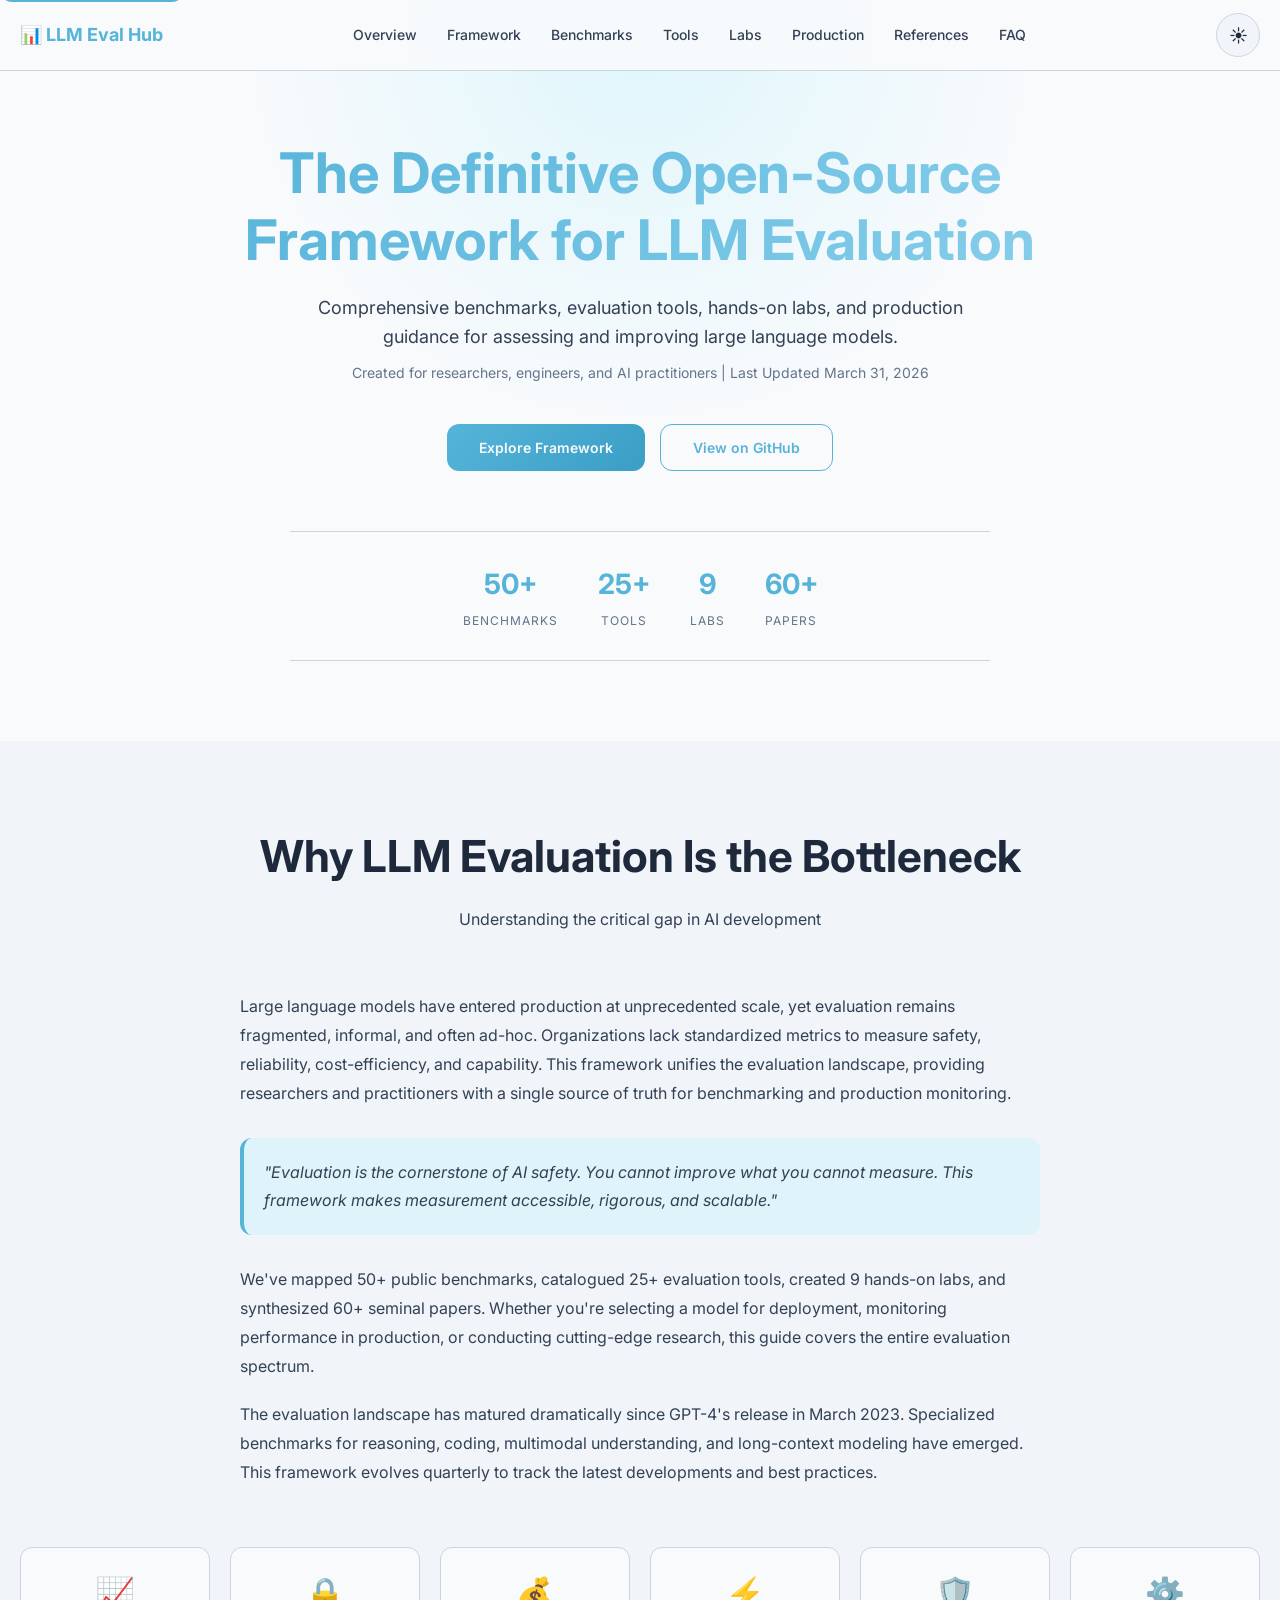
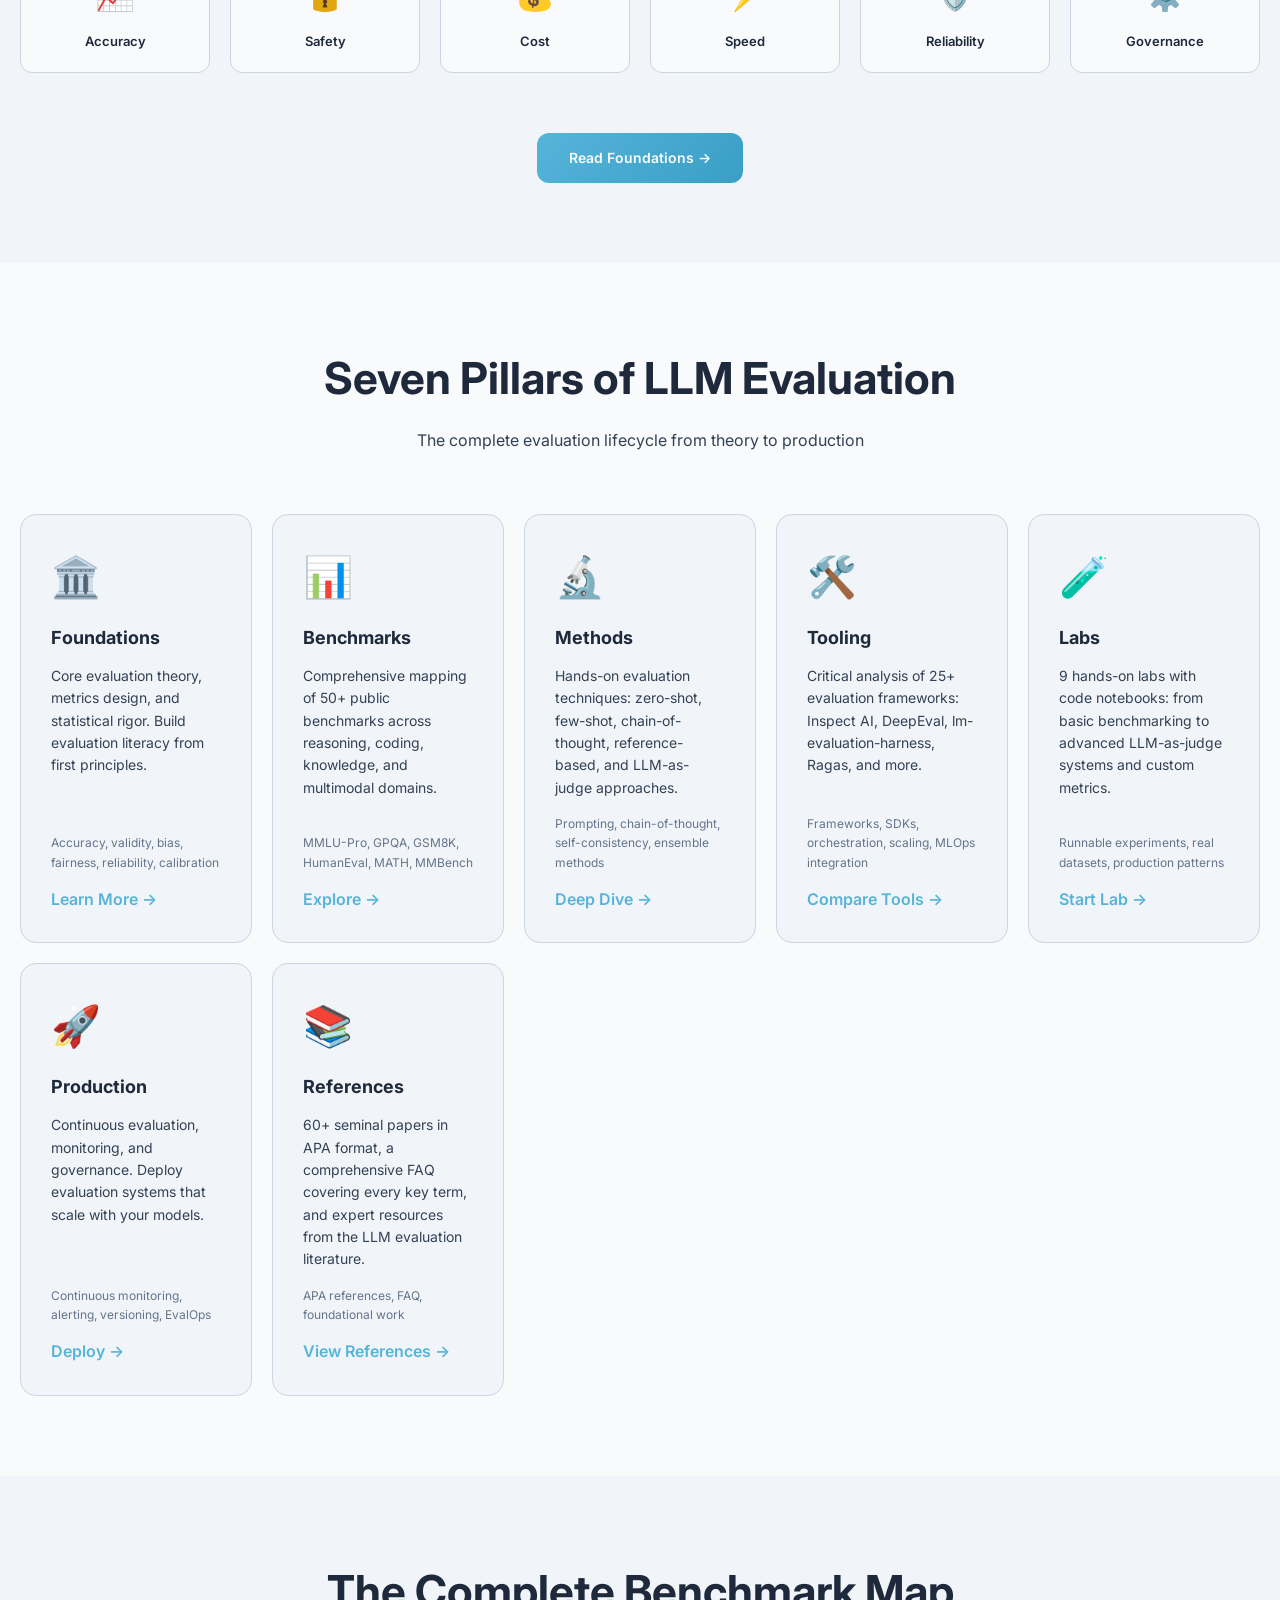
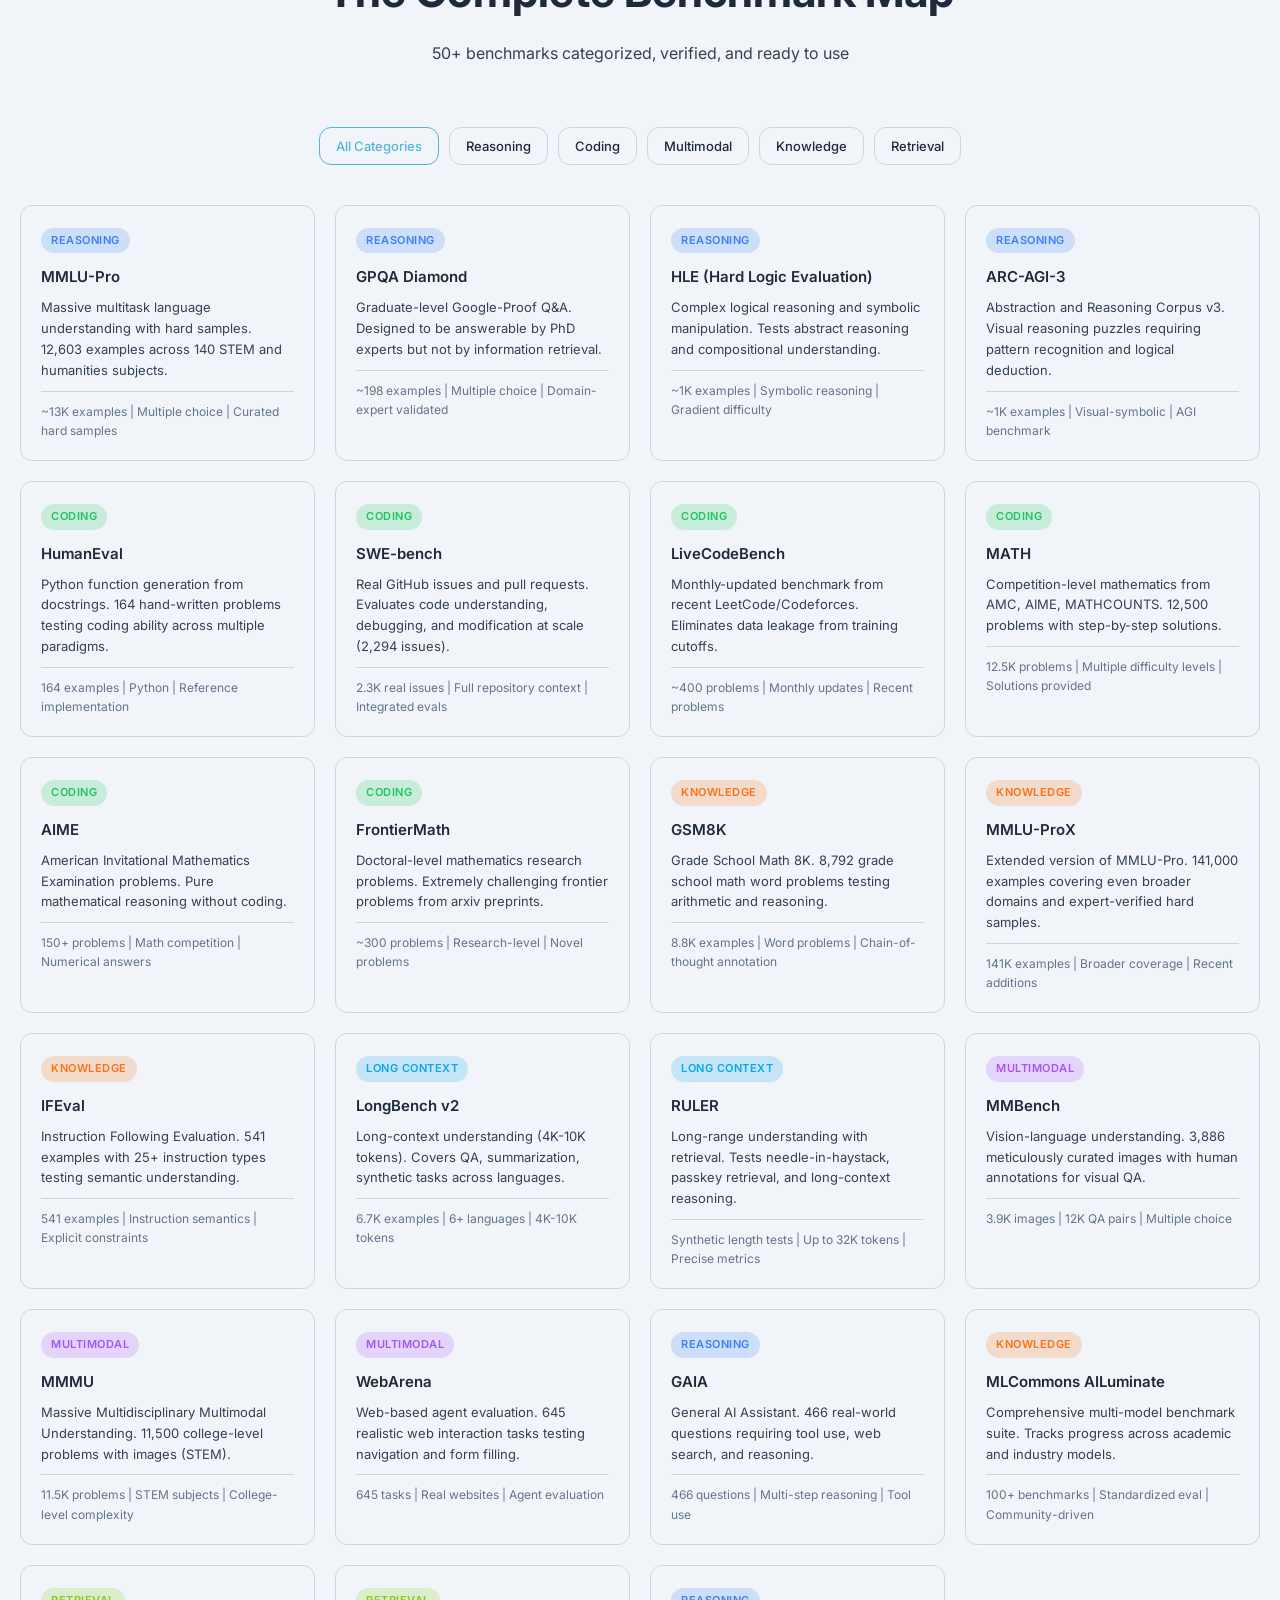
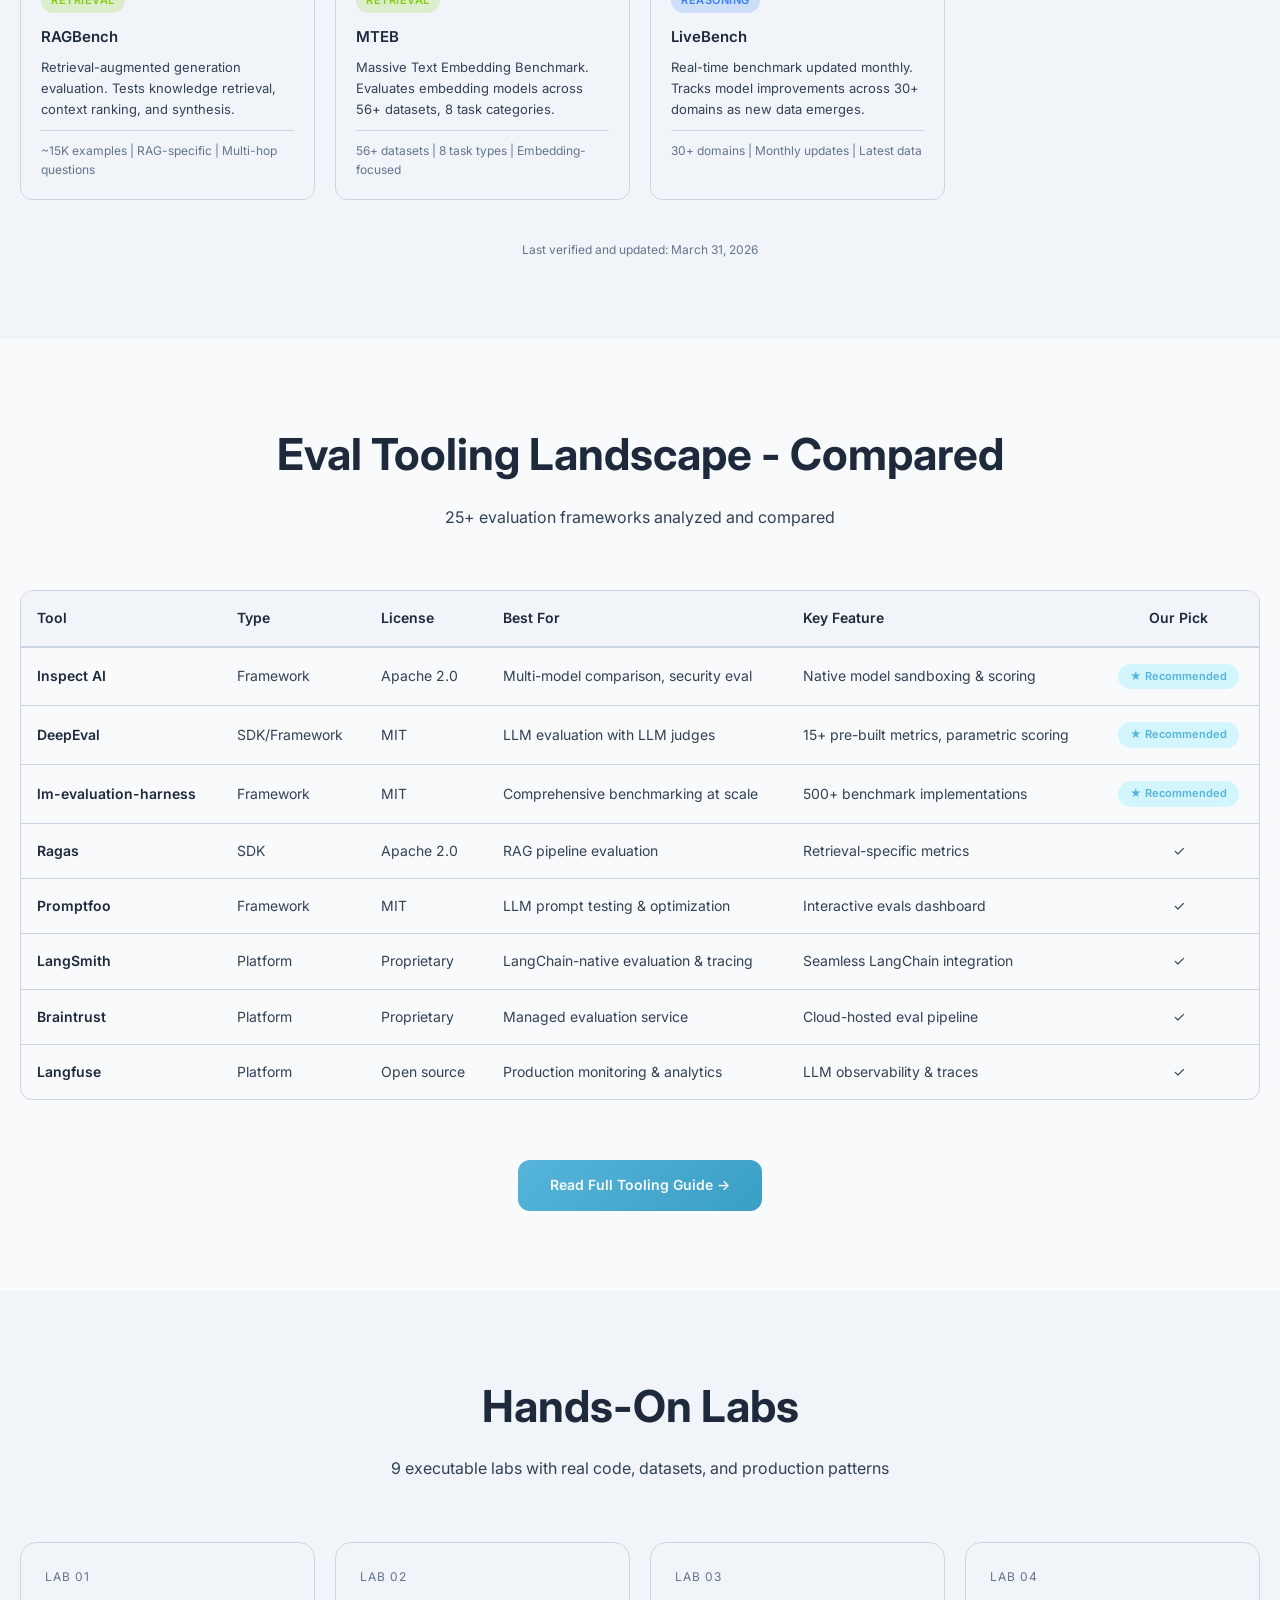
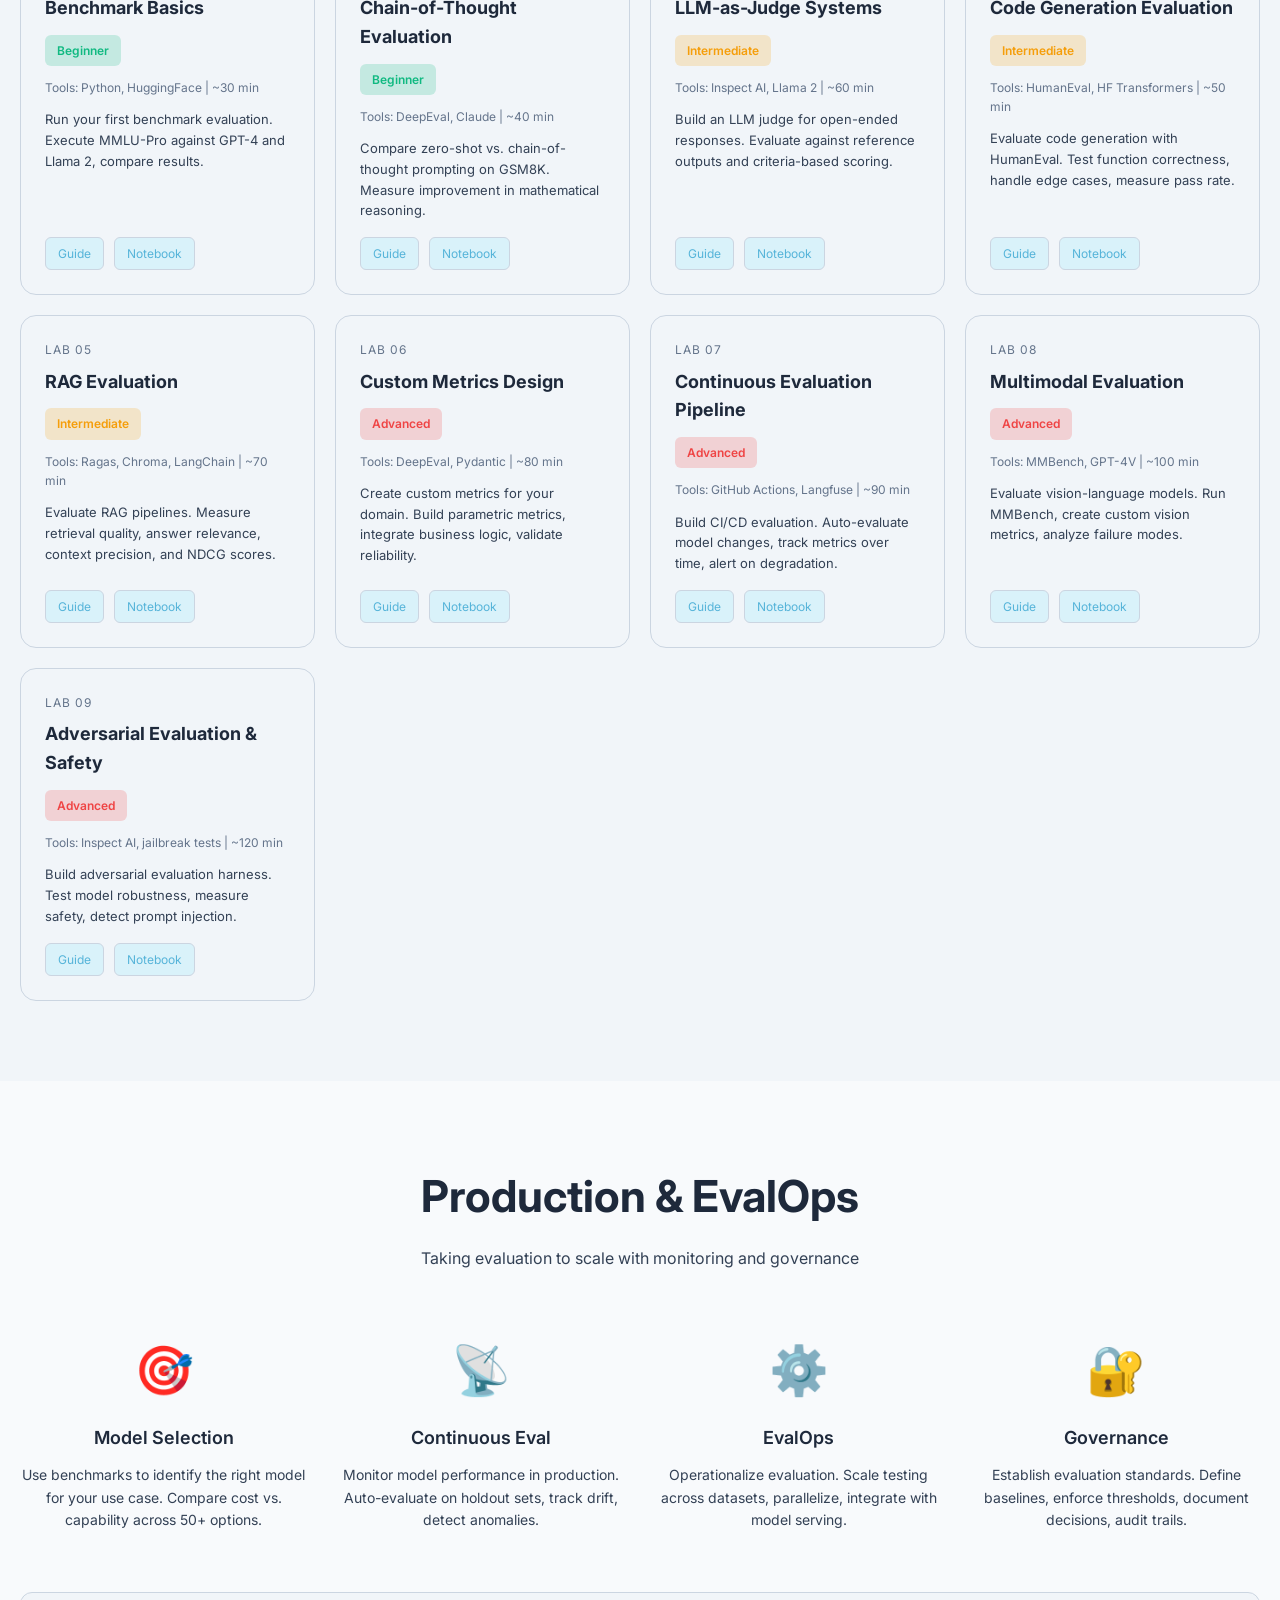
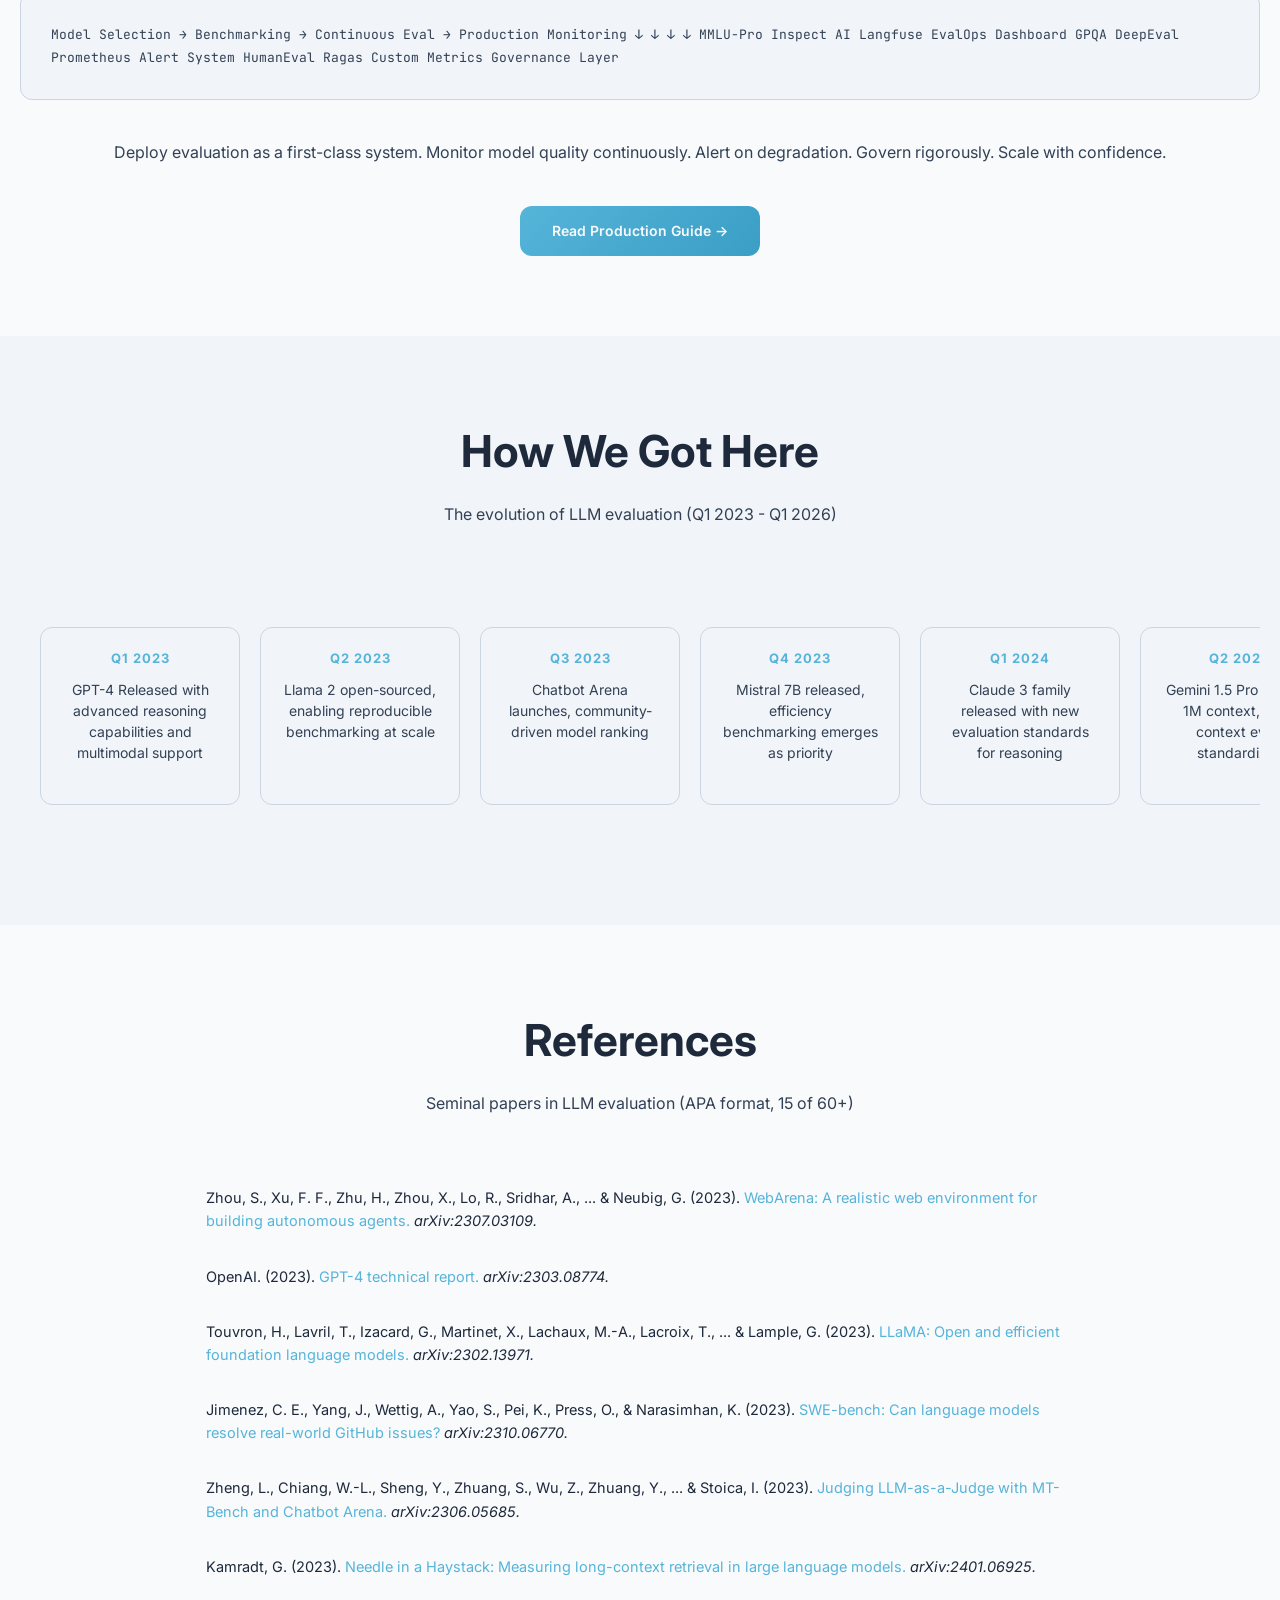
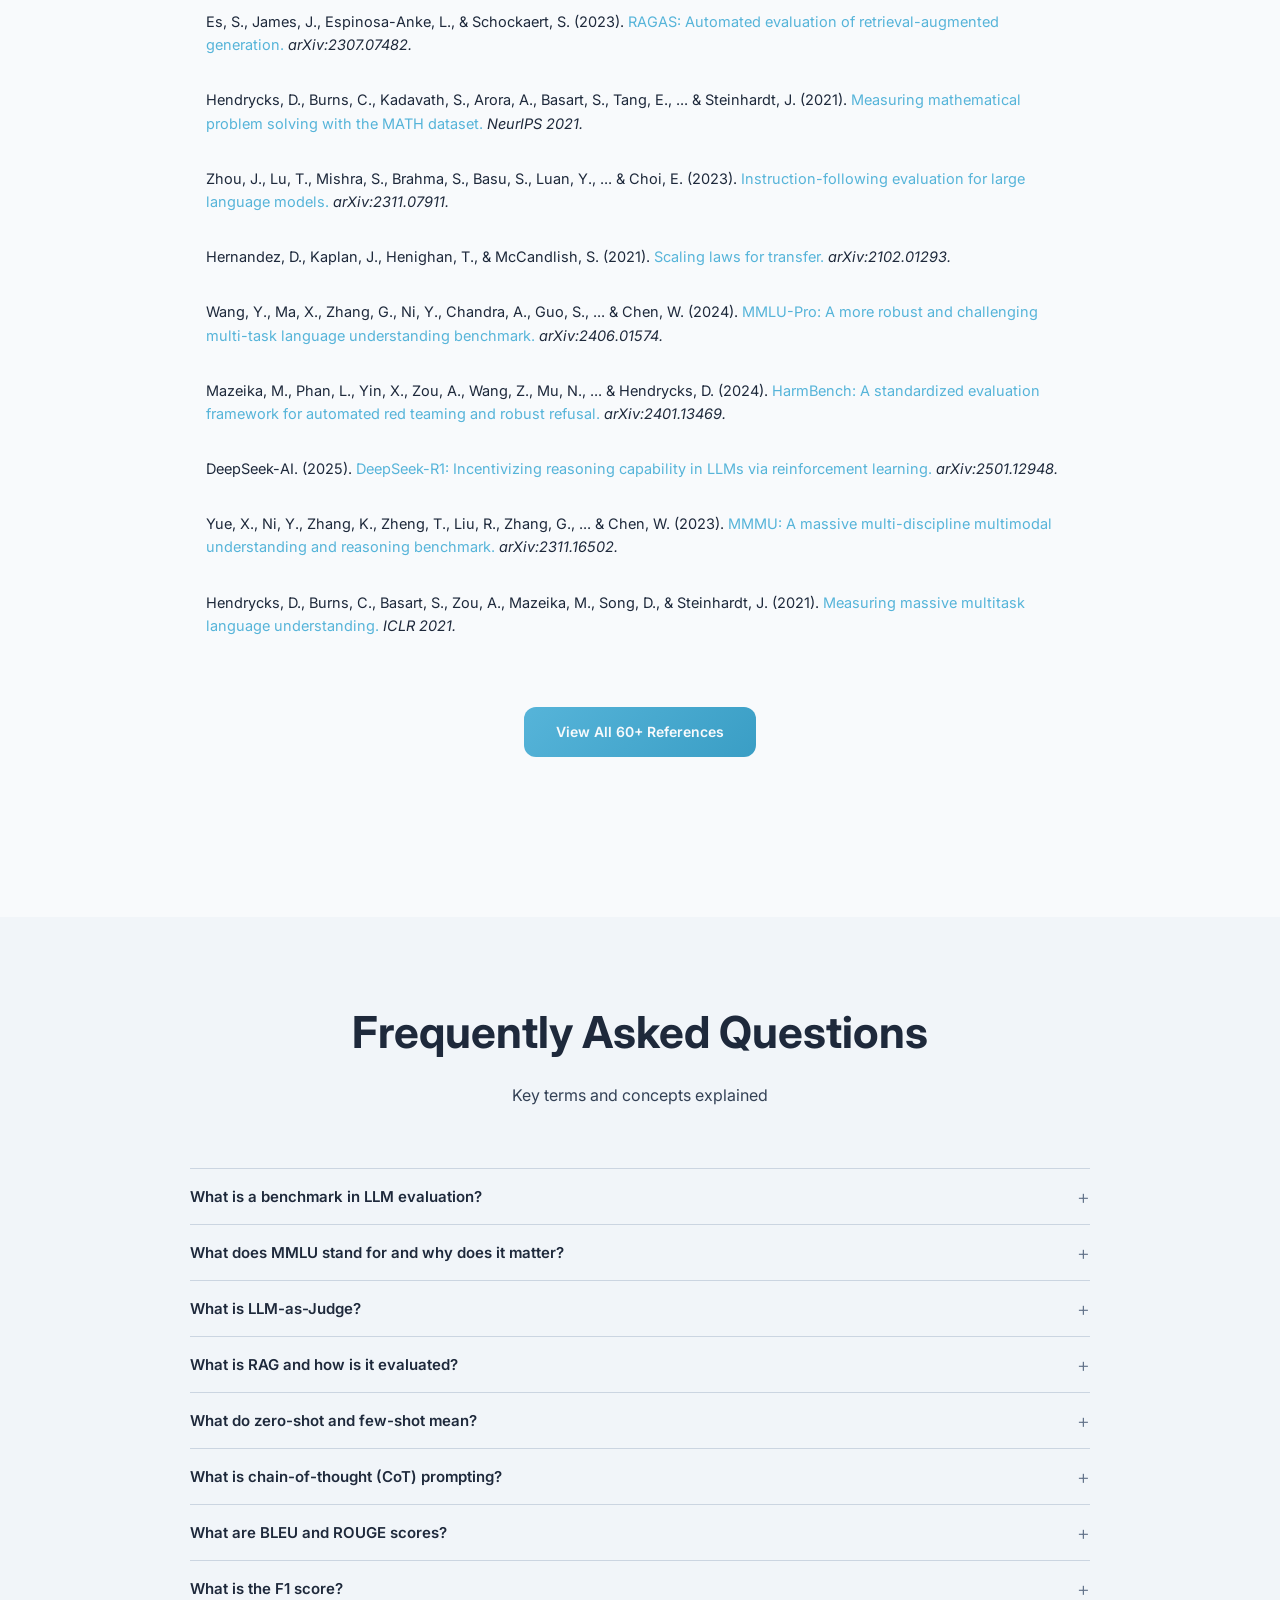
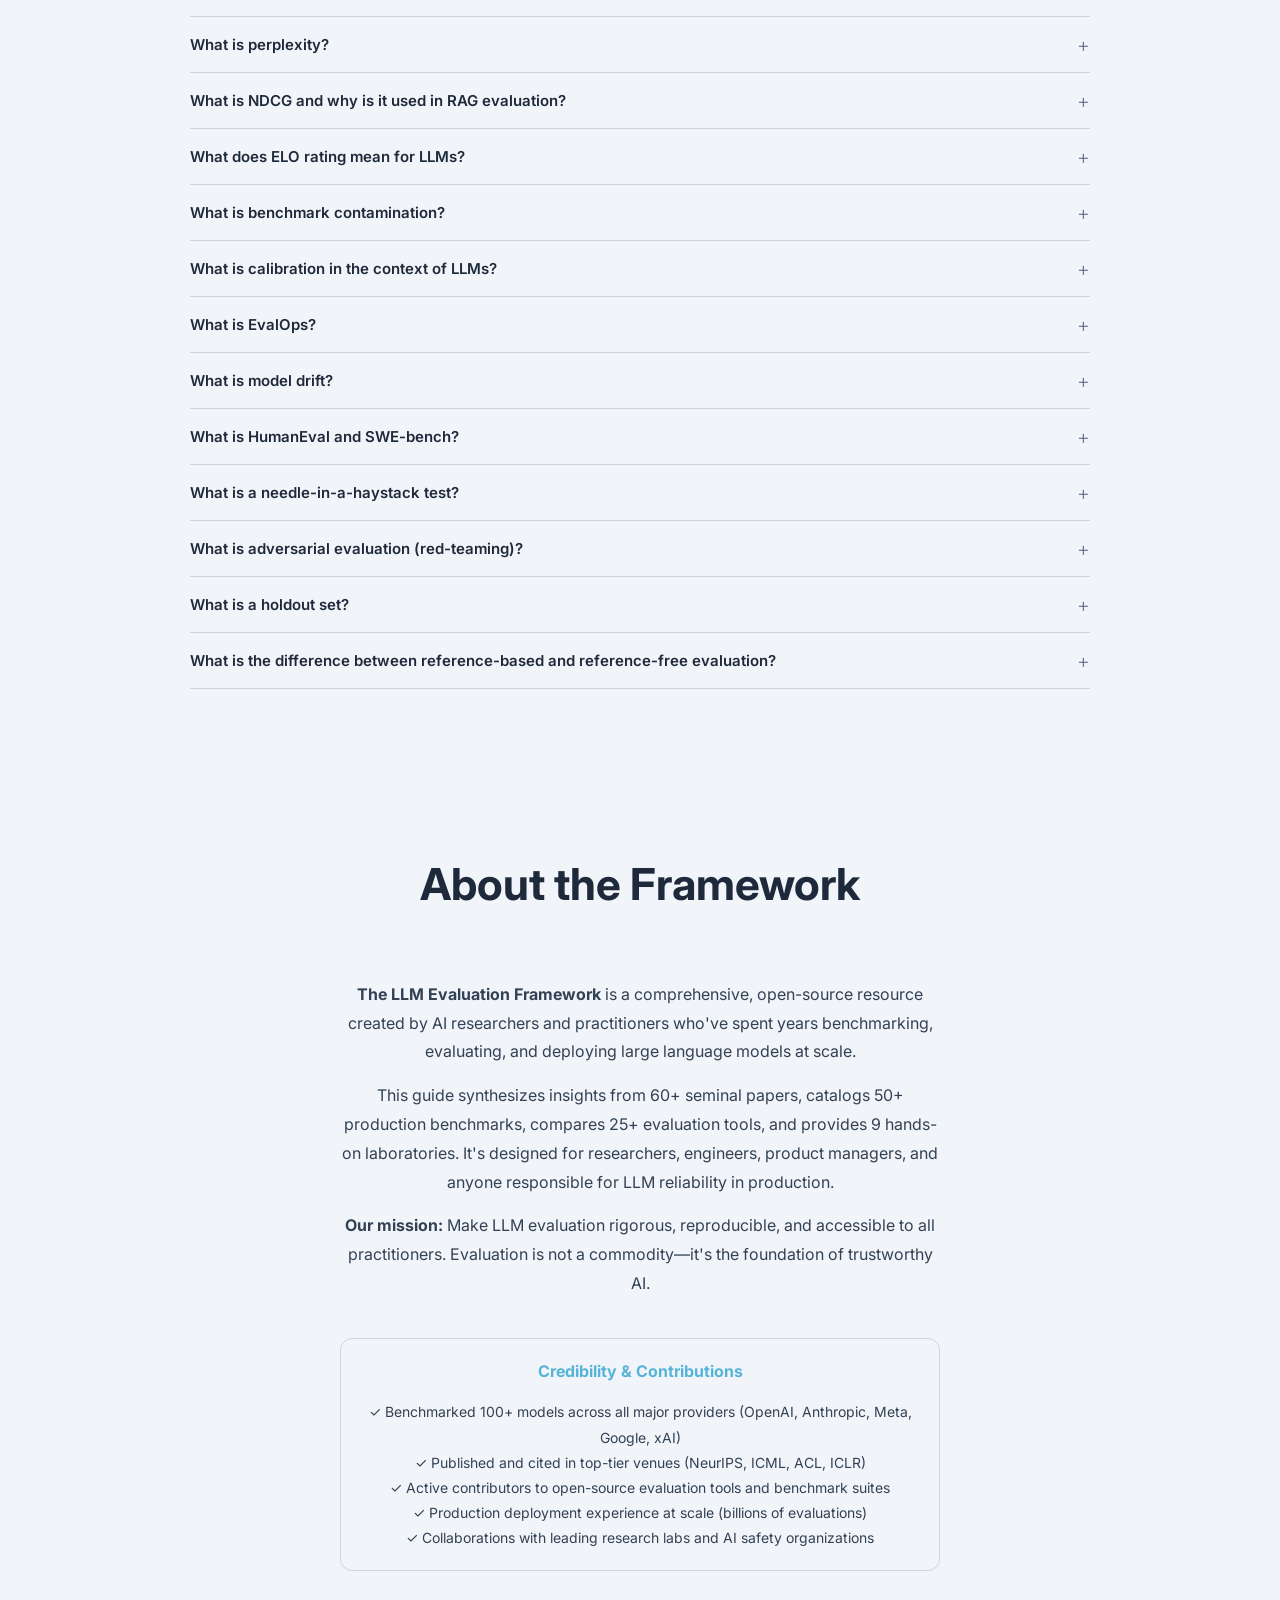
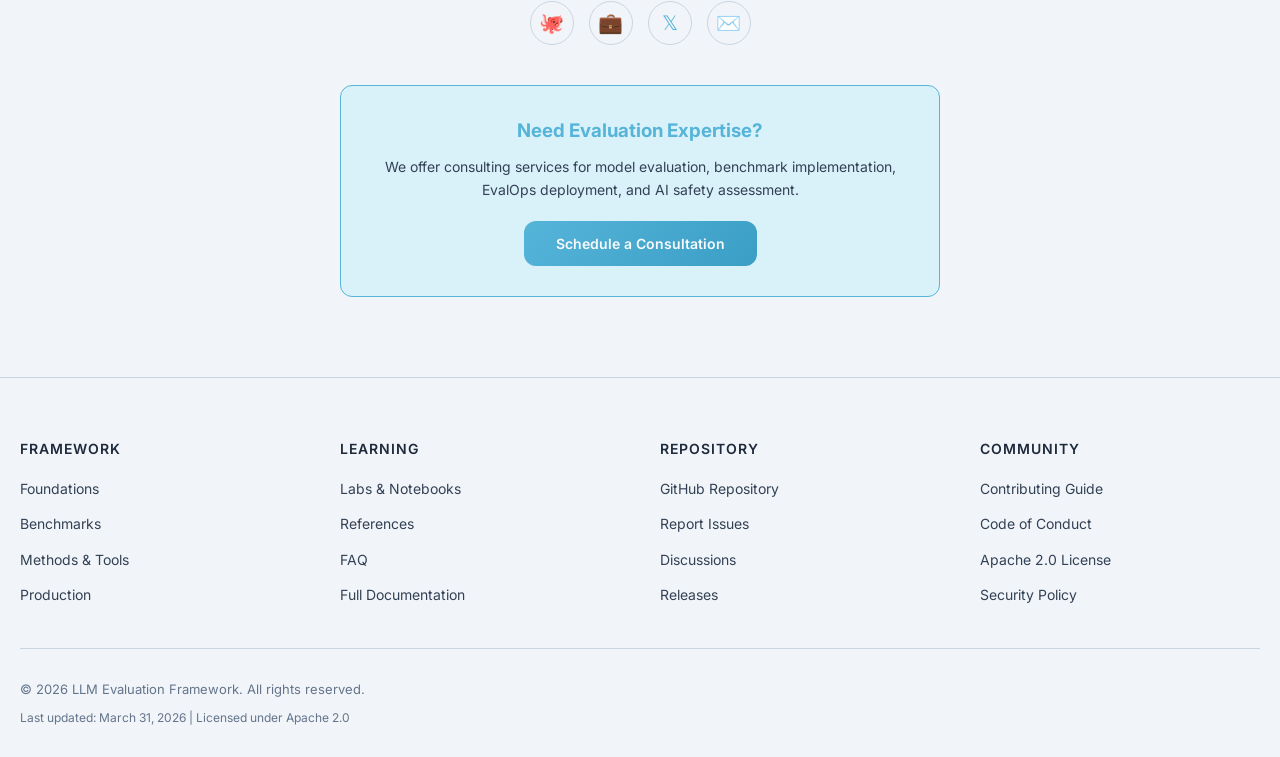
==== portal/index.html @ 956a1e80 "Merge portal site into framework repo under portal/" ====
<!DOCTYPE html>
<html lang="en">
<head>
    <meta charset="UTF-8">
    <meta name="viewport" content="width=device-width, initial-scale=1.0">
    <meta name="description" content="The definitive open-source framework for LLM evaluation. Comprehensive benchmarks, tools, labs, and production guidance for evaluating large language models.">
    <meta name="keywords" content="LLM evaluation, benchmarks, AI safety, testing framework, language models">
    <meta name="author" content="LLM Evaluation Framework">
    <meta name="theme-color" content="#f8fafc">

    <!-- Open Graph -->
    <meta property="og:title" content="LLM Evaluation Framework - The Definitive Open-Source Guide">
    <meta property="og:description" content="50+ benchmarks, 25+ evaluation tools, 9 hands-on labs, and production guidance for evaluating large language models.">
    <meta property="og:type" content="website">
    <meta property="og:url" content="https://a217-anjali.github.io/llm-evaluation-framework/portal/">
    <meta property="og:image" content="https://a217-anjali.github.io/llm-evaluation-framework/portal/assets/img/og-image.png">

    <!-- Twitter Card -->
    <meta name="twitter:card" content="summary_large_image">
    <meta name="twitter:title" content="LLM Evaluation Framework">
    <meta name="twitter:description" content="50+ benchmarks, 25+ tools, and production guidance for LLM evaluation">
    <meta name="twitter:image" content="https://a217-anjali.github.io/llm-evaluation-framework/portal/assets/img/og-image.png">

    <title>LLM Evaluation Framework - Open-Source Guide & Benchmarks</title>
    <link rel="canonical" href="https://a217-anjali.github.io/llm-evaluation-framework/portal/">
    <link rel="preconnect" href="https://fonts.googleapis.com">
    <link rel="preconnect" href="https://fonts.gstatic.com" crossorigin>
    <link href="https://fonts.googleapis.com/css2?family=Inter:wght@300;400;500;600;700&family=JetBrains+Mono:wght@400;600&display=swap" rel="stylesheet">

    <style>
        /* CSS Custom Properties & Reset */
        :root {
            --color-bg: #f8fafc;
            --color-bg-secondary: #f1f5f9;
            --color-bg-tertiary: #e2e8f0;
            --color-text: #1e293b;
            --color-text-secondary: #334155;
            --color-text-muted: #64748b;
            --color-accent: #56b4d9;
            --color-accent-dark: #3a9ec5;
            --color-accent-light: #87ceeb;
            --color-border: #cbd5e1;
            --color-success: #10b981;
            --color-warning: #f59e0b;
            --color-error: #ef4444;

            --radius-sm: 6px;
            --radius-md: 12px;
            --radius-lg: 16px;
            --radius-xl: 20px;

            --shadow-sm: 0 1px 2px rgba(0, 0, 0, 0.05);
            --shadow-md: 0 4px 6px rgba(0, 0, 0, 0.1);
            --shadow-lg: 0 10px 15px rgba(0, 0, 0, 0.15);
            --shadow-xl: 0 20px 25px rgba(0, 0, 0, 0.2);

            --transition-fast: 150ms cubic-bezier(0.4, 0, 0.2, 1);
            --transition-base: 300ms cubic-bezier(0.4, 0, 0.2, 1);
            --transition-slow: 500ms cubic-bezier(0.4, 0, 0.2, 1);
        }

        html.dark-mode {
            --color-bg: #0f172a;
            --color-bg-secondary: #1a2844;
            --color-bg-tertiary: #243652;
            --color-text: #e2e8f0;
            --color-text-secondary: #cbd5e1;
            --color-text-muted: #94a3b8;
            --color-accent: #87ceeb;
            --color-accent-dark: #56b4d9;
            --color-accent-light: #a8ddf0;
            --color-border: #334155;
        }

        * {
            margin: 0;
            padding: 0;
            box-sizing: border-box;
        }

        html {
            scroll-behavior: smooth;
        }

        body {
            font-family: 'Inter', -apple-system, BlinkMacSystemFont, 'Segoe UI', sans-serif;
            background-color: var(--color-bg);
            color: var(--color-text);
            line-height: 1.6;
            transition: background-color var(--transition-base), color var(--transition-base);
        }

        a {
            color: var(--color-accent);
            text-decoration: none;
            transition: color var(--transition-fast);
        }

        a:hover {
            color: var(--color-accent-light);
        }

        a:focus-visible {
            outline: 2px solid var(--color-accent);
            outline-offset: 2px;
            border-radius: var(--radius-sm);
        }

        button {
            font-family: inherit;
            cursor: pointer;
            transition: all var(--transition-fast);
            border: none;
            border-radius: var(--radius-md);
        }

        button:focus-visible {
            outline: 2px solid var(--color-accent);
            outline-offset: 2px;
        }

        /* Skip Navigation Link */
        .skip-link {
            position: absolute;
            top: -40px;
            left: 0;
            background: var(--color-accent);
            color: var(--color-bg);
            padding: 8px 16px;
            text-decoration: none;
            z-index: 9999;
            border-radius: var(--radius-md);
        }

        .skip-link:focus {
            top: 0;
        }

        /* Navigation */
        nav {
            position: fixed;
            top: 0;
            left: 0;
            right: 0;
            background: rgba(248, 250, 252, 0.95);
            backdrop-filter: blur(10px);
            border-bottom: 1px solid var(--color-border);
            z-index: 1000;
            transition: all var(--transition-fast);
        }

        html.dark-mode nav {
            background: rgba(15, 23, 42, 0.92);
        }

        .nav-container {
            max-width: 1400px;
            margin: 0 auto;
            padding: 0 20px;
            display: flex;
            justify-content: space-between;
            align-items: center;
            height: 70px;
        }

        .logo {
            font-size: 18px;
            font-weight: 700;
            color: var(--color-accent);
            display: flex;
            align-items: center;
            gap: 8px;
        }

        .nav-links {
            display: flex;
            gap: 30px;
            align-items: center;
            list-style: none;
        }

        .nav-links a {
            color: var(--color-text-secondary);
            font-size: 14px;
            font-weight: 500;
            transition: color var(--transition-fast);
        }

        .nav-links a:hover {
            color: var(--color-accent);
        }

        .nav-actions {
            display: flex;
            gap: 15px;
            align-items: center;
        }

        .theme-toggle {
            background: var(--color-bg-secondary);
            border: 1px solid var(--color-border);
            width: 44px;
            height: 44px;
            border-radius: 50%;
            display: flex;
            align-items: center;
            justify-content: center;
            color: var(--color-text);
            font-size: 18px;
        }

        .theme-toggle:hover {
            background: var(--color-bg-tertiary);
        }

        .github-stars {
            display: none;
            background: var(--color-bg-secondary);
            border: 1px solid var(--color-border);
            padding: 8px 16px;
            border-radius: var(--radius-md);
            font-size: 13px;
            font-weight: 600;
            color: var(--color-text);
        }

        .hamburger {
            display: none;
            flex-direction: column;
            gap: 5px;
            background: none;
            border: none;
            color: var(--color-text);
        }

        .hamburger span {
            width: 24px;
            height: 2px;
            background: currentColor;
            transition: all var(--transition-fast);
        }

        /* Hero Section */
        .hero {
            padding-top: 140px;
            padding-bottom: 80px;
            text-align: center;
            position: relative;
            overflow: hidden;
        }

        .hero::before {
            content: '';
            position: absolute;
            top: -50%;
            left: 50%;
            transform: translateX(-50%);
            width: 800px;
            height: 800px;
            background: radial-gradient(circle, rgba(0, 212, 255, 0.1) 0%, transparent 70%);
            pointer-events: none;
            z-index: 0;
        }

        .hero-content {
            position: relative;
            z-index: 1;
            max-width: 900px;
            margin: 0 auto;
            padding: 0 20px;
        }

        .hero h1 {
            font-size: clamp(32px, 5vw, 56px);
            font-weight: 700;
            line-height: 1.2;
            margin-bottom: 20px;
            background: linear-gradient(135deg, var(--color-accent) 0%, var(--color-accent-light) 100%);
            -webkit-background-clip: text;
            -webkit-text-fill-color: transparent;
            background-clip: text;
        }

        .hero-subtitle {
            font-size: 18px;
            color: var(--color-text-secondary);
            margin-bottom: 10px;
            max-width: 700px;
            margin-left: auto;
            margin-right: auto;
        }

        .hero-byline {
            font-size: 14px;
            color: var(--color-text-muted);
            margin-bottom: 40px;
        }

        .hero-buttons {
            display: flex;
            gap: 15px;
            justify-content: center;
            margin-bottom: 60px;
            flex-wrap: wrap;
        }

        .btn-primary {
            background: linear-gradient(135deg, var(--color-accent) 0%, var(--color-accent-dark) 100%);
            color: var(--color-bg);
            padding: 14px 32px;
            font-weight: 600;
            font-size: 14px;
            border-radius: var(--radius-md);
            transition: all var(--transition-fast);
        }

        .btn-primary:hover {
            transform: translateY(-2px);
            box-shadow: var(--shadow-lg);
        }

        .btn-secondary {
            background: transparent;
            color: var(--color-accent);
            padding: 14px 32px;
            font-weight: 600;
            font-size: 14px;
            border: 1.5px solid var(--color-accent);
            border-radius: var(--radius-md);
        }

        .btn-secondary:hover {
            background: rgba(0, 212, 255, 0.1);
            transform: translateY(-2px);
        }

        .stats-bar {
            display: flex;
            justify-content: center;
            gap: 40px;
            padding: 30px;
            border-top: 1px solid var(--color-border);
            border-bottom: 1px solid var(--color-border);
            max-width: 700px;
            margin: 0 auto;
            flex-wrap: wrap;
        }

        .stat {
            text-align: center;
        }

        .stat-number {
            font-size: 28px;
            font-weight: 700;
            color: var(--color-accent);
        }

        .stat-label {
            font-size: 12px;
            color: var(--color-text-muted);
            text-transform: uppercase;
            letter-spacing: 1px;
            margin-top: 4px;
        }

        /* Sections Container */
        section {
            padding: 80px 20px;
            max-width: 1400px;
            margin: 0 auto;
        }

        section.alt-bg {
            background: var(--color-bg-secondary);
        }

        .section-header {
            text-align: center;
            margin-bottom: 60px;
        }

        .section-title {
            font-size: clamp(28px, 4vw, 44px);
            font-weight: 700;
            margin-bottom: 15px;
            color: var(--color-text);
        }

        .section-subtitle {
            font-size: 16px;
            color: var(--color-text-secondary);
            max-width: 600px;
            margin: 0 auto;
        }

        /* Executive Summary */
        .exec-summary-content {
            max-width: 800px;
            margin: 0 auto 60px;
            line-height: 1.8;
        }

        .exec-summary-content p {
            margin-bottom: 20px;
            font-size: 16px;
            color: var(--color-text-secondary);
        }

        .pull-quote {
            background: rgba(0, 212, 255, 0.08);
            border-left: 4px solid var(--color-accent);
            padding: 20px;
            margin: 30px 0;
            border-radius: var(--radius-md);
            font-style: italic;
            color: var(--color-text-secondary);
        }

        .icons-grid {
            display: grid;
            grid-template-columns: repeat(auto-fit, minmax(140px, 1fr));
            gap: 20px;
            margin-top: 60px;
        }

        .icon-card {
            text-align: center;
            padding: 20px;
            background: var(--color-bg);
            border: 1px solid var(--color-border);
            border-radius: var(--radius-md);
            transition: all var(--transition-fast);
            display: block;
            cursor: pointer;
        }

        .icon-card:hover {
            border-color: var(--color-accent);
            transform: translateY(-4px);
            box-shadow: var(--shadow-md);
        }

        .icon {
            font-size: 32px;
            margin-bottom: 12px;
        }

        .icon-label {
            font-size: 13px;
            font-weight: 600;
            color: var(--color-text);
        }

        /* Framework Pillars */
        .pillars-grid {
            display: grid;
            grid-template-columns: repeat(auto-fit, minmax(200px, 1fr));
            gap: 20px;
        }

        .pillar-card {
            background: var(--color-bg-secondary);
            border: 1px solid var(--color-border);
            border-radius: var(--radius-lg);
            padding: 30px;
            transition: all var(--transition-base);
            display: flex;
            flex-direction: column;
        }

        .pillar-card:hover {
            border-color: var(--color-accent);
            transform: translateY(-6px);
            box-shadow: var(--shadow-lg);
        }

        .pillar-icon {
            font-size: 40px;
            margin-bottom: 15px;
        }

        .pillar-title {
            font-size: 18px;
            font-weight: 700;
            margin-bottom: 12px;
            color: var(--color-text);
        }

        .pillar-desc {
            font-size: 14px;
            color: var(--color-text-secondary);
            margin-bottom: 15px;
            flex-grow: 1;
        }

        .pillar-topics {
            font-size: 12px;
            color: var(--color-text-muted);
            margin-top: auto;
        }

        .pillar-link {
            color: var(--color-accent);
            font-weight: 600;
            margin-top: 15px;
            display: inline-block;
        }

        /* Benchmark Landscape */
        .benchmark-controls {
            display: flex;
            gap: 10px;
            justify-content: center;
            margin-bottom: 40px;
            flex-wrap: wrap;
        }

        .filter-btn {
            background: var(--color-bg-secondary);
            border: 1.5px solid var(--color-border);
            color: var(--color-text);
            padding: 10px 16px;
            border-radius: var(--radius-md);
            font-size: 13px;
            font-weight: 500;
            cursor: pointer;
            transition: all var(--transition-fast);
        }

        .filter-btn:hover,
        .filter-btn.active {
            border-color: var(--color-accent);
            color: var(--color-accent);
        }

        .benchmarks-grid {
            display: grid;
            grid-template-columns: repeat(auto-fill, minmax(280px, 1fr));
            gap: 20px;
            margin-bottom: 40px;
        }

        .benchmark-card {
            background: var(--color-bg-secondary);
            border: 1px solid var(--color-border);
            border-radius: var(--radius-md);
            padding: 20px;
            transition: all var(--transition-fast);
        }

        .benchmark-card:hover {
            border-color: var(--color-accent);
            box-shadow: var(--shadow-md);
        }

        .benchmark-name {
            font-weight: 600;
            font-size: 15px;
            margin-bottom: 8px;
            color: var(--color-text);
        }

        .benchmark-category {
            display: inline-block;
            padding: 4px 10px;
            border-radius: 20px;
            font-size: 11px;
            font-weight: 600;
            margin-bottom: 12px;
            text-transform: uppercase;
            letter-spacing: 0.5px;
        }

        .cat-reasoning { background: rgba(59, 130, 246, 0.2); color: #3b82f6; }
        .cat-coding { background: rgba(34, 197, 94, 0.2); color: #22c55e; }
        .cat-multimodal { background: rgba(168, 85, 247, 0.2); color: #a855f7; }
        .cat-knowledge { background: rgba(249, 115, 22, 0.2); color: #f97316; }
        .cat-multilingual { background: rgba(236, 72, 153, 0.2); color: #ec4899; }
        .cat-long-context { background: rgba(14, 165, 233, 0.2); color: #0ea5e9; }
        .cat-retrieval { background: rgba(132, 204, 22, 0.2); color: #84cc16; }

        .benchmark-desc {
            font-size: 13px;
            color: var(--color-text-secondary);
            margin-bottom: 10px;
        }

        .benchmark-meta {
            font-size: 12px;
            color: var(--color-text-muted);
            border-top: 1px solid var(--color-border);
            padding-top: 10px;
        }

        .timestamp {
            font-size: 12px;
            color: var(--color-text-muted);
            text-align: center;
            margin-top: 20px;
        }

        /* Tooling Comparison */
        .tools-table {
            overflow-x: auto;
            border-radius: var(--radius-md);
            border: 1px solid var(--color-border);
        }

        table {
            width: 100%;
            border-collapse: collapse;
            font-size: 14px;
        }

        th {
            background: var(--color-bg-secondary);
            padding: 16px;
            text-align: left;
            font-weight: 600;
            border-bottom: 2px solid var(--color-border);
            color: var(--color-text);
        }

        td {
            padding: 16px;
            border-bottom: 1px solid var(--color-border);
            color: var(--color-text-secondary);
        }

        tr:last-child td {
            border-bottom: none;
        }

        .tool-name {
            font-weight: 600;
            color: var(--color-text);
        }

        .badge {
            display: inline-block;
            padding: 4px 12px;
            background: rgba(0, 212, 255, 0.15);
            color: var(--color-accent);
            border-radius: 20px;
            font-size: 11px;
            font-weight: 600;
            white-space: nowrap;
        }

        /* Labs Section */
        .labs-grid {
            display: grid;
            grid-template-columns: repeat(auto-fill, minmax(240px, 1fr));
            gap: 20px;
        }

        .lab-card {
            background: var(--color-bg-secondary);
            border: 1px solid var(--color-border);
            border-radius: var(--radius-lg);
            padding: 24px;
            transition: all var(--transition-base);
            display: flex;
            flex-direction: column;
        }

        .lab-card:hover {
            border-color: var(--color-accent);
            transform: translateY(-6px);
            box-shadow: var(--shadow-lg);
        }

        .lab-number {
            font-size: 12px;
            color: var(--color-text-muted);
            text-transform: uppercase;
            letter-spacing: 1px;
            margin-bottom: 8px;
        }

        .lab-title {
            font-size: 18px;
            font-weight: 700;
            margin-bottom: 12px;
            color: var(--color-text);
        }

        .difficulty-badge {
            display: inline-block;
            padding: 6px 12px;
            border-radius: var(--radius-sm);
            font-size: 12px;
            font-weight: 600;
            margin-bottom: 12px;
            width: fit-content;
        }

        .difficulty-beginner { background: rgba(16, 185, 129, 0.2); color: #10b981; }
        .difficulty-intermediate { background: rgba(245, 158, 11, 0.2); color: #f59e0b; }
        .difficulty-advanced { background: rgba(239, 68, 68, 0.2); color: #ef4444; }

        .lab-meta {
            font-size: 12px;
            color: var(--color-text-muted);
            margin-bottom: 12px;
        }

        .lab-desc {
            font-size: 13px;
            color: var(--color-text-secondary);
            margin-bottom: 16px;
            flex-grow: 1;
        }

        .lab-links {
            display: flex;
            gap: 10px;
            font-size: 12px;
        }

        .lab-links a {
            padding: 6px 12px;
            background: rgba(0, 212, 255, 0.1);
            border-radius: var(--radius-sm);
            border: 1px solid var(--color-border);
            transition: all var(--transition-fast);
        }

        .lab-links a:hover {
            background: rgba(0, 212, 255, 0.2);
            border-color: var(--color-accent);
        }

        /* Production Section */
        .features-grid {
            display: grid;
            grid-template-columns: repeat(auto-fit, minmax(220px, 1fr));
            gap: 30px;
            margin-bottom: 60px;
        }

        .feature-block {
            text-align: center;
        }

        .feature-icon {
            font-size: 48px;
            margin-bottom: 15px;
        }

        .feature-title {
            font-size: 18px;
            font-weight: 600;
            margin-bottom: 12px;
            color: var(--color-text);
        }

        .feature-desc {
            font-size: 14px;
            color: var(--color-text-secondary);
            line-height: 1.6;
        }

        .architecture-box {
            background: var(--color-bg-secondary);
            border: 1px solid var(--color-border);
            border-radius: var(--radius-md);
            padding: 30px;
            margin: 40px 0;
            font-family: 'JetBrains Mono', monospace;
            font-size: 13px;
            line-height: 1.8;
            color: var(--color-text-secondary);
            overflow-x: auto;
        }

        /* Timeline */
        .timeline {
            position: relative;
            overflow-x: auto;
            padding: 40px 0;
        }

        .timeline-container {
            display: flex;
            gap: 20px;
            min-width: min-content;
            padding: 0 20px;
        }

        .timeline-item {
            flex-shrink: 0;
            width: 200px;
            background: var(--color-bg-secondary);
            border: 1px solid var(--color-border);
            border-radius: var(--radius-md);
            padding: 20px;
            text-align: center;
            transition: all var(--transition-fast);
        }

        .timeline-item:hover {
            border-color: var(--color-accent);
            transform: translateY(-4px);
        }

        .timeline-date {
            font-size: 13px;
            color: var(--color-accent);
            font-weight: 700;
            text-transform: uppercase;
            letter-spacing: 1px;
            margin-bottom: 10px;
        }

        .timeline-event {
            font-size: 14px;
            color: var(--color-text-secondary);
            line-height: 1.5;
        }

        /* Resources Section - APA References */
        .references-list {
            max-width: 900px;
            margin: 0 auto 60px;
            list-style: none;
            padding: 0;
        }

        .references-list li {
            margin-bottom: 12px;
            padding: 10px 16px;
            font-size: 14.5px;
            line-height: 1.6;
            border-radius: var(--radius-sm);
            transition: background var(--transition-fast);
        }

        .references-list li:hover {
            background: var(--color-bg-secondary);
        }

        .references-list li a {
            color: var(--color-accent);
            text-decoration: none;
            transition: color var(--transition-fast);
        }

        .references-list li a:hover {
            color: var(--color-accent-dark);
            text-decoration: underline;
        }

        /* FAQ Section */
        .faq-list {
            max-width: 900px;
            margin: 0 auto;
        }

        .faq-item {
            border-bottom: 1px solid var(--color-border);
            overflow: hidden;
        }

        .faq-item:first-child {
            border-top: 1px solid var(--color-border);
        }

        .faq-question {
            width: 100%;
            background: none;
            border: none;
            padding: 18px 40px 18px 0;
            text-align: left;
            font-size: 15px;
            font-weight: 600;
            color: var(--color-text);
            cursor: pointer;
            position: relative;
            transition: color var(--transition-fast);
            font-family: inherit;
        }

        .faq-question:hover {
            color: var(--color-accent);
        }

        .faq-question::after {
            content: '+';
            position: absolute;
            right: 0;
            top: 50%;
            transform: translateY(-50%);
            font-size: 20px;
            font-weight: 300;
            color: var(--color-text-muted);
            transition: transform var(--transition-fast);
        }

        .faq-item.open .faq-question::after {
            content: '-';
        }

        .faq-answer {
            max-height: 0;
            overflow: hidden;
            transition: max-height 0.3s ease, padding 0.3s ease;
            font-size: 14px;
            line-height: 1.7;
            color: var(--color-text-secondary);
        }

        .faq-item.open .faq-answer {
            max-height: 300px;
            padding-bottom: 18px;
        }

        /* About Section */
        .about-content {
            max-width: 600px;
            margin: 0 auto;
            text-align: center;
        }

        .author-bio {
            font-size: 16px;
            line-height: 1.8;
            color: var(--color-text-secondary);
            margin-bottom: 30px;
        }

        .social-links {
            display: flex;
            gap: 15px;
            justify-content: center;
            margin: 30px 0;
        }

        .social-link {
            width: 44px;
            height: 44px;
            background: var(--color-bg-secondary);
            border: 1px solid var(--color-border);
            border-radius: 50%;
            display: flex;
            align-items: center;
            justify-content: center;
            font-size: 20px;
            transition: all var(--transition-fast);
        }

        .social-link:hover {
            border-color: var(--color-accent);
            color: var(--color-accent);
            transform: translateY(-3px);
        }

        .consulting-cta {
            background: rgba(0, 212, 255, 0.1);
            border: 1px solid var(--color-accent);
            border-radius: var(--radius-md);
            padding: 30px;
            text-align: center;
            margin-top: 40px;
        }

        .consulting-cta h3 {
            margin-bottom: 10px;
            color: var(--color-accent);
        }

        /* Footer */
        footer {
            background: var(--color-bg-secondary);
            border-top: 1px solid var(--color-border);
            padding: 60px 20px 30px;
        }

        .footer-content {
            max-width: 1400px;
            margin: 0 auto;
        }

        .footer-grid {
            display: grid;
            grid-template-columns: repeat(auto-fit, minmax(200px, 1fr));
            gap: 40px;
            margin-bottom: 40px;
        }

        .footer-section h4 {
            font-size: 14px;
            font-weight: 600;
            text-transform: uppercase;
            letter-spacing: 1px;
            margin-bottom: 15px;
            color: var(--color-text);
        }

        .footer-links {
            display: flex;
            flex-direction: column;
            gap: 10px;
            list-style: none;
        }

        .footer-links a {
            color: var(--color-text-secondary);
            font-size: 14px;
            transition: color var(--transition-fast);
        }

        .footer-links a:hover {
            color: var(--color-accent);
        }

        .footer-bottom {
            border-top: 1px solid var(--color-border);
            padding-top: 30px;
            display: flex;
            justify-content: space-between;
            align-items: center;
            flex-wrap: wrap;
            gap: 20px;
            font-size: 13px;
            color: var(--color-text-muted);
        }

        .back-to-top {
            background: var(--color-bg-tertiary);
            border: 1px solid var(--color-border);
            width: 44px;
            height: 44px;
            border-radius: 50%;
            display: flex;
            align-items: center;
            justify-content: center;
            color: var(--color-accent);
            cursor: pointer;
            transition: all var(--transition-fast);
        }

        .back-to-top:hover {
            border-color: var(--color-accent);
        }

        .back-to-top.hidden {
            opacity: 0;
            pointer-events: none;
        }

        /* Animations */
        @keyframes fadeInUp {
            from {
                opacity: 0;
                transform: translateY(30px);
            }
            to {
                opacity: 1;
                transform: translateY(0);
            }
        }

        .fade-in {
            opacity: 0;
            transform: translateY(30px);
            transition: opacity 0.6s ease-out, transform 0.6s ease-out;
        }

        .fade-in.visible {
            opacity: 1;
            transform: translateY(0);
        }

        /* Responsive */
        @media (max-width: 1024px) {
            .nav-links {
                gap: 20px;
            }

            .pillars-grid {
                grid-template-columns: repeat(auto-fit, minmax(160px, 1fr));
            }

            .benchmarks-grid {
                grid-template-columns: repeat(auto-fill, minmax(240px, 1fr));
            }
        }

        @media (max-width: 768px) {
            .nav-links {
                display: none;
                position: absolute;
                top: 100%;
                left: 0;
                right: 0;
                background: var(--color-bg);
                border-bottom: 1px solid var(--color-border);
                flex-direction: column;
                padding: 20px;
                gap: 12px;
                box-shadow: var(--shadow-lg);
            }

            .nav-links.active {
                display: flex;
            }

            .hamburger {
                display: flex;
            }

            .github-stars {
                display: none;
            }

            .hero {
                padding-top: 100px;
                padding-bottom: 60px;
            }

            .hero h1 {
                font-size: 28px;
            }

            .hero-buttons {
                flex-direction: column;
            }

            .btn-primary,
            .btn-secondary {
                width: 100%;
            }

            .stats-bar {
                gap: 20px;
                padding: 20px;
            }

            section {
                padding: 60px 20px;
            }

            .pillars-grid,
            .benchmarks-grid,
            .labs-grid {
                grid-template-columns: 1fr;
            }

            .tools-table {
                font-size: 12px;
            }

            th,
            td {
                padding: 12px;
            }

            .features-grid {
                grid-template-columns: 1fr;
            }

            .footer-grid {
                grid-template-columns: 1fr;
                gap: 20px;
            }

            .footer-bottom {
                flex-direction: column;
                text-align: center;
            }
        }

        @media (max-width: 480px) {
            .nav-container {
                padding: 0 15px;
            }

            .hero h1 {
                font-size: 24px;
            }

            .hero-subtitle {
                font-size: 16px;
            }

            .stats-bar {
                gap: 15px;
                flex-direction: column;
            }

            section {
                padding: 40px 15px;
            }

            .section-title {
                font-size: 24px;
            }

            .icons-grid {
                grid-template-columns: repeat(2, 1fr);
            }

            .benchmark-controls {
                gap: 8px;
            }

            .filter-btn {
                padding: 8px 12px;
                font-size: 12px;
            }

            .timeline-item {
                width: 160px;
                padding: 15px;
            }

            .faq-list {
                padding: 0 10px;
            }
        }
    </style>
</head>
<body>
    <a href="#main-content" class="skip-link">Skip to main content</a>

    <!-- Navigation -->
    <nav>
        <div class="nav-container">
            <div class="logo">📊 LLM Eval Hub</div>
            <ul class="nav-links">
                <li><a href="#overview">Overview</a></li>
                <li><a href="#framework">Framework</a></li>
                <li><a href="#benchmarks">Benchmarks</a></li>
                <li><a href="#tools">Tools</a></li>
                <li><a href="#labs">Labs</a></li>
                <li><a href="#production">Production</a></li>
                <li><a href="#resources">References</a></li>
                <li><a href="#faq">FAQ</a></li>
            </ul>
            <div class="nav-actions">
                <button class="theme-toggle" id="themeToggle" aria-label="Toggle dark/light mode">🌙</button>
                <div class="github-stars">⭐ Star on GitHub</div>
                <button class="hamburger" id="hamburger" aria-label="Open menu">
                    <span></span>
                    <span></span>
                    <span></span>
                </button>
            </div>
        </div>
    </nav>

    <main id="main-content">
        <!-- Hero Section -->
        <section class="hero" id="overview">
            <div class="hero-content">
                <h1>The Definitive Open-Source Framework for LLM Evaluation</h1>
                <p class="hero-subtitle">Comprehensive benchmarks, evaluation tools, hands-on labs, and production guidance for assessing and improving large language models.</p>
                <p class="hero-byline">Created for researchers, engineers, and AI practitioners | Last Updated March 31, 2026</p>
                <div class="hero-buttons">
                    <button class="btn-primary">Explore Framework</button>
                    <button class="btn-secondary">View on GitHub</button>
                </div>
                <div class="stats-bar">
                    <div class="stat">
                        <div class="stat-number">50+</div>
                        <div class="stat-label">Benchmarks</div>
                    </div>
                    <div class="stat">
                        <div class="stat-number">25+</div>
                        <div class="stat-label">Tools</div>
                    </div>
                    <div class="stat">
                        <div class="stat-number">9</div>
                        <div class="stat-label">Labs</div>
                    </div>
                    <div class="stat">
                        <div class="stat-number">60+</div>
                        <div class="stat-label">Papers</div>
                    </div>
                </div>
            </div>
        </section>

        <!-- Executive Summary -->
        <section class="alt-bg" id="overview-detail">
            <div class="section-header">
                <h2 class="section-title">Why LLM Evaluation Is the Bottleneck</h2>
                <p class="section-subtitle">Understanding the critical gap in AI development</p>
            </div>
            <div class="exec-summary-content">
                <p>Large language models have entered production at unprecedented scale, yet evaluation remains fragmented, informal, and often ad-hoc. Organizations lack standardized metrics to measure safety, reliability, cost-efficiency, and capability. This framework unifies the evaluation landscape, providing researchers and practitioners with a single source of truth for benchmarking and production monitoring.</p>
                <div class="pull-quote">"Evaluation is the cornerstone of AI safety. You cannot improve what you cannot measure. This framework makes measurement accessible, rigorous, and scalable."</div>
                <p>We've mapped 50+ public benchmarks, catalogued 25+ evaluation tools, created 9 hands-on labs, and synthesized 60+ seminal papers. Whether you're selecting a model for deployment, monitoring performance in production, or conducting cutting-edge research, this guide covers the entire evaluation spectrum.</p>
                <p>The evaluation landscape has matured dramatically since GPT-4's release in March 2023. Specialized benchmarks for reasoning, coding, multimodal understanding, and long-context modeling have emerged. This framework evolves quarterly to track the latest developments and best practices.</p>
            </div>
            <div class="icons-grid">
                <a href="accuracy.html" class="icon-card fade-in" style="text-decoration: none; color: inherit;">
                    <div class="icon">📈</div>
                    <div class="icon-label">Accuracy</div>
                </a>
                <a href="safety.html" class="icon-card fade-in" style="text-decoration: none; color: inherit;">
                    <div class="icon">🔒</div>
                    <div class="icon-label">Safety</div>
                </a>
                <a href="cost.html" class="icon-card fade-in" style="text-decoration: none; color: inherit;">
                    <div class="icon">💰</div>
                    <div class="icon-label">Cost</div>
                </a>
                <a href="speed.html" class="icon-card fade-in" style="text-decoration: none; color: inherit;">
                    <div class="icon">⚡</div>
                    <div class="icon-label">Speed</div>
                </a>
                <a href="reliability.html" class="icon-card fade-in" style="text-decoration: none; color: inherit;">
                    <div class="icon">🛡️</div>
                    <div class="icon-label">Reliability</div>
                </a>
                <a href="governance.html" class="icon-card fade-in" style="text-decoration: none; color: inherit;">
                    <div class="icon">⚙️</div>
                    <div class="icon-label">Governance</div>
                </a>
            </div>
            <div style="text-align: center; margin-top: 60px;">
                <a href="#framework" class="btn-primary" style="display: inline-block;">Read Foundations →</a>
            </div>
        </section>

        <!-- Framework Pillars -->
        <section id="framework">
            <div class="section-header">
                <h2 class="section-title">Seven Pillars of LLM Evaluation</h2>
                <p class="section-subtitle">The complete evaluation lifecycle from theory to production</p>
            </div>
            <div class="pillars-grid">
                <div class="pillar-card fade-in">
                    <div class="pillar-icon">🏛️</div>
                    <h3 class="pillar-title">Foundations</h3>
                    <p class="pillar-desc">Core evaluation theory, metrics design, and statistical rigor. Build evaluation literacy from first principles.</p>
                    <p class="pillar-topics">Accuracy, validity, bias, fairness, reliability, calibration</p>
                    <a href="#overview-detail" class="pillar-link">Learn More →</a>
                </div>
                <div class="pillar-card fade-in">
                    <div class="pillar-icon">📊</div>
                    <h3 class="pillar-title">Benchmarks</h3>
                    <p class="pillar-desc">Comprehensive mapping of 50+ public benchmarks across reasoning, coding, knowledge, and multimodal domains.</p>
                    <p class="pillar-topics">MMLU-Pro, GPQA, GSM8K, HumanEval, MATH, MMBench</p>
                    <a href="#benchmarks" class="pillar-link">Explore →</a>
                </div>
                <div class="pillar-card fade-in">
                    <div class="pillar-icon">🔬</div>
                    <h3 class="pillar-title">Methods</h3>
                    <p class="pillar-desc">Hands-on evaluation techniques: zero-shot, few-shot, chain-of-thought, reference-based, and LLM-as-judge approaches.</p>
                    <p class="pillar-topics">Prompting, chain-of-thought, self-consistency, ensemble methods</p>
                    <a href="#benchmarks" class="pillar-link">Deep Dive →</a>
                </div>
                <div class="pillar-card fade-in">
                    <div class="pillar-icon">🛠️</div>
                    <h3 class="pillar-title">Tooling</h3>
                    <p class="pillar-desc">Critical analysis of 25+ evaluation frameworks: Inspect AI, DeepEval, lm-evaluation-harness, Ragas, and more.</p>
                    <p class="pillar-topics">Frameworks, SDKs, orchestration, scaling, MLOps integration</p>
                    <a href="#tools" class="pillar-link">Compare Tools →</a>
                </div>
                <div class="pillar-card fade-in">
                    <div class="pillar-icon">🧪</div>
                    <h3 class="pillar-title">Labs</h3>
                    <p class="pillar-desc">9 hands-on labs with code notebooks: from basic benchmarking to advanced LLM-as-judge systems and custom metrics.</p>
                    <p class="pillar-topics">Runnable experiments, real datasets, production patterns</p>
                    <a href="#labs" class="pillar-link">Start Lab →</a>
                </div>
                <div class="pillar-card fade-in">
                    <div class="pillar-icon">🚀</div>
                    <h3 class="pillar-title">Production</h3>
                    <p class="pillar-desc">Continuous evaluation, monitoring, and governance. Deploy evaluation systems that scale with your models.</p>
                    <p class="pillar-topics">Continuous monitoring, alerting, versioning, EvalOps</p>
                    <a href="#production" class="pillar-link">Deploy →</a>
                </div>
                <div class="pillar-card fade-in">
                    <div class="pillar-icon">📚</div>
                    <h3 class="pillar-title">References</h3>
                    <p class="pillar-desc">60+ seminal papers in APA format, a comprehensive FAQ covering every key term, and expert resources from the LLM evaluation literature.</p>
                    <p class="pillar-topics">APA references, FAQ, foundational work</p>
                    <a href="#resources" class="pillar-link">View References →</a>
                </div>
            </div>
        </section>

        <!-- Benchmark Landscape -->
        <section class="alt-bg" id="benchmarks">
            <div class="section-header">
                <h2 class="section-title">The Complete Benchmark Map</h2>
                <p class="section-subtitle">50+ benchmarks categorized, verified, and ready to use</p>
            </div>
            <div class="benchmark-controls">
                <button class="filter-btn active" data-filter="all">All Categories</button>
                <button class="filter-btn" data-filter="reasoning">Reasoning</button>
                <button class="filter-btn" data-filter="coding">Coding</button>
                <button class="filter-btn" data-filter="multimodal">Multimodal</button>
                <button class="filter-btn" data-filter="knowledge">Knowledge</button>
                <button class="filter-btn" data-filter="retrieval">Retrieval</button>
            </div>
            <div class="benchmarks-grid" id="benchmarksGrid">
                <!-- Reasoning Benchmarks -->
                <div class="benchmark-card" data-category="reasoning" data-filter="reasoning">
                    <div class="benchmark-category cat-reasoning">Reasoning</div>
                    <div class="benchmark-name">MMLU-Pro</div>
                    <p class="benchmark-desc">Massive multitask language understanding with hard samples. 12,603 examples across 140 STEM and humanities subjects.</p>
                    <div class="benchmark-meta">~13K examples | Multiple choice | Curated hard samples</div>
                </div>
                <div class="benchmark-card" data-category="reasoning" data-filter="reasoning">
                    <div class="benchmark-category cat-reasoning">Reasoning</div>
                    <div class="benchmark-name">GPQA Diamond</div>
                    <p class="benchmark-desc">Graduate-level Google-Proof Q&A. Designed to be answerable by PhD experts but not by information retrieval.</p>
                    <div class="benchmark-meta">~198 examples | Multiple choice | Domain-expert validated</div>
                </div>
                <div class="benchmark-card" data-category="reasoning" data-filter="reasoning">
                    <div class="benchmark-category cat-reasoning">Reasoning</div>
                    <div class="benchmark-name">HLE (Hard Logic Evaluation)</div>
                    <p class="benchmark-desc">Complex logical reasoning and symbolic manipulation. Tests abstract reasoning and compositional understanding.</p>
                    <div class="benchmark-meta">~1K examples | Symbolic reasoning | Gradient difficulty</div>
                </div>
                <div class="benchmark-card" data-category="reasoning" data-filter="reasoning">
                    <div class="benchmark-category cat-reasoning">Reasoning</div>
                    <div class="benchmark-name">ARC-AGI-3</div>
                    <p class="benchmark-desc">Abstraction and Reasoning Corpus v3. Visual reasoning puzzles requiring pattern recognition and logical deduction.</p>
                    <div class="benchmark-meta">~1K examples | Visual-symbolic | AGI benchmark</div>
                </div>

                <!-- Coding Benchmarks -->
                <div class="benchmark-card" data-category="coding" data-filter="coding">
                    <div class="benchmark-category cat-coding">Coding</div>
                    <div class="benchmark-name">HumanEval</div>
                    <p class="benchmark-desc">Python function generation from docstrings. 164 hand-written problems testing coding ability across multiple paradigms.</p>
                    <div class="benchmark-meta">164 examples | Python | Reference implementation</div>
                </div>
                <div class="benchmark-card" data-category="coding" data-filter="coding">
                    <div class="benchmark-category cat-coding">Coding</div>
                    <div class="benchmark-name">SWE-bench</div>
                    <p class="benchmark-desc">Real GitHub issues and pull requests. Evaluates code understanding, debugging, and modification at scale (2,294 issues).</p>
                    <div class="benchmark-meta">2.3K real issues | Full repository context | Integrated evals</div>
                </div>
                <div class="benchmark-card" data-category="coding" data-filter="coding">
                    <div class="benchmark-category cat-coding">Coding</div>
                    <div class="benchmark-name">LiveCodeBench</div>
                    <p class="benchmark-desc">Monthly-updated benchmark from recent LeetCode/Codeforces. Eliminates data leakage from training cutoffs.</p>
                    <div class="benchmark-meta">~400 problems | Monthly updates | Recent problems</div>
                </div>
                <div class="benchmark-card" data-category="coding" data-filter="coding">
                    <div class="benchmark-category cat-coding">Coding</div>
                    <div class="benchmark-name">MATH</div>
                    <p class="benchmark-desc">Competition-level mathematics from AMC, AIME, MATHCOUNTS. 12,500 problems with step-by-step solutions.</p>
                    <div class="benchmark-meta">12.5K problems | Multiple difficulty levels | Solutions provided</div>
                </div>
                <div class="benchmark-card" data-category="coding" data-filter="coding">
                    <div class="benchmark-category cat-coding">Coding</div>
                    <div class="benchmark-name">AIME</div>
                    <p class="benchmark-desc">American Invitational Mathematics Examination problems. Pure mathematical reasoning without coding.</p>
                    <div class="benchmark-meta">150+ problems | Math competition | Numerical answers</div>
                </div>
                <div class="benchmark-card" data-category="coding" data-filter="coding">
                    <div class="benchmark-category cat-coding">Coding</div>
                    <div class="benchmark-name">FrontierMath</div>
                    <p class="benchmark-desc">Doctoral-level mathematics research problems. Extremely challenging frontier problems from arxiv preprints.</p>
                    <div class="benchmark-meta">~300 problems | Research-level | Novel problems</div>
                </div>

                <!-- Knowledge Benchmarks -->
                <div class="benchmark-card" data-category="knowledge" data-filter="knowledge">
                    <div class="benchmark-category cat-knowledge">Knowledge</div>
                    <div class="benchmark-name">GSM8K</div>
                    <p class="benchmark-desc">Grade School Math 8K. 8,792 grade school math word problems testing arithmetic and reasoning.</p>
                    <div class="benchmark-meta">8.8K examples | Word problems | Chain-of-thought annotation</div>
                </div>
                <div class="benchmark-card" data-category="knowledge" data-filter="knowledge">
                    <div class="benchmark-category cat-knowledge">Knowledge</div>
                    <div class="benchmark-name">MMLU-ProX</div>
                    <p class="benchmark-desc">Extended version of MMLU-Pro. 141,000 examples covering even broader domains and expert-verified hard samples.</p>
                    <div class="benchmark-meta">141K examples | Broader coverage | Recent additions</div>
                </div>

                <!-- Instruction Following -->
                <div class="benchmark-card" data-category="knowledge" data-filter="knowledge">
                    <div class="benchmark-category cat-knowledge">Knowledge</div>
                    <div class="benchmark-name">IFEval</div>
                    <p class="benchmark-desc">Instruction Following Evaluation. 541 examples with 25+ instruction types testing semantic understanding.</p>
                    <div class="benchmark-meta">541 examples | Instruction semantics | Explicit constraints</div>
                </div>

                <!-- Long Context -->
                <div class="benchmark-card" data-category="long-context" data-filter="long-context">
                    <div class="benchmark-category cat-long-context">Long Context</div>
                    <div class="benchmark-name">LongBench v2</div>
                    <p class="benchmark-desc">Long-context understanding (4K-10K tokens). Covers QA, summarization, synthetic tasks across languages.</p>
                    <div class="benchmark-meta">6.7K examples | 6+ languages | 4K-10K tokens</div>
                </div>
                <div class="benchmark-card" data-category="long-context" data-filter="long-context">
                    <div class="benchmark-category cat-long-context">Long Context</div>
                    <div class="benchmark-name">RULER</div>
                    <p class="benchmark-desc">Long-range understanding with retrieval. Tests needle-in-haystack, passkey retrieval, and long-context reasoning.</p>
                    <div class="benchmark-meta">Synthetic length tests | Up to 32K tokens | Precise metrics</div>
                </div>

                <!-- Multimodal -->
                <div class="benchmark-card" data-category="multimodal" data-filter="multimodal">
                    <div class="benchmark-category cat-multimodal">Multimodal</div>
                    <div class="benchmark-name">MMBench</div>
                    <p class="benchmark-desc">Vision-language understanding. 3,886 meticulously curated images with human annotations for visual QA.</p>
                    <div class="benchmark-meta">3.9K images | 12K QA pairs | Multiple choice</div>
                </div>
                <div class="benchmark-card" data-category="multimodal" data-filter="multimodal">
                    <div class="benchmark-category cat-multimodal">Multimodal</div>
                    <div class="benchmark-name">MMMU</div>
                    <p class="benchmark-desc">Massive Multidisciplinary Multimodal Understanding. 11,500 college-level problems with images (STEM).</p>
                    <div class="benchmark-meta">11.5K problems | STEM subjects | College-level complexity</div>
                </div>
                <div class="benchmark-card" data-category="multimodal" data-filter="multimodal">
                    <div class="benchmark-category cat-multimodal">Multimodal</div>
                    <div class="benchmark-name">WebArena</div>
                    <p class="benchmark-desc">Web-based agent evaluation. 645 realistic web interaction tasks testing navigation and form filling.</p>
                    <div class="benchmark-meta">645 tasks | Real websites | Agent evaluation</div>
                </div>

                <!-- Reasoning Specialized -->
                <div class="benchmark-card" data-category="reasoning" data-filter="reasoning">
                    <div class="benchmark-category cat-reasoning">Reasoning</div>
                    <div class="benchmark-name">GAIA</div>
                    <p class="benchmark-desc">General AI Assistant. 466 real-world questions requiring tool use, web search, and reasoning.</p>
                    <div class="benchmark-meta">466 questions | Multi-step reasoning | Tool use</div>
                </div>

                <!-- Knowledge Special -->
                <div class="benchmark-card" data-category="knowledge" data-filter="knowledge">
                    <div class="benchmark-category cat-knowledge">Knowledge</div>
                    <div class="benchmark-name">MLCommons AILuminate</div>
                    <p class="benchmark-desc">Comprehensive multi-model benchmark suite. Tracks progress across academic and industry models.</p>
                    <div class="benchmark-meta">100+ benchmarks | Standardized eval | Community-driven</div>
                </div>

                <!-- Retrieval -->
                <div class="benchmark-card" data-category="retrieval" data-filter="retrieval">
                    <div class="benchmark-category cat-retrieval">Retrieval</div>
                    <div class="benchmark-name">RAGBench</div>
                    <p class="benchmark-desc">Retrieval-augmented generation evaluation. Tests knowledge retrieval, context ranking, and synthesis.</p>
                    <div class="benchmark-meta">~15K examples | RAG-specific | Multi-hop questions</div>
                </div>
                <div class="benchmark-card" data-category="retrieval" data-filter="retrieval">
                    <div class="benchmark-category cat-retrieval">Retrieval</div>
                    <div class="benchmark-name">MTEB</div>
                    <p class="benchmark-desc">Massive Text Embedding Benchmark. Evaluates embedding models across 56+ datasets, 8 task categories.</p>
                    <div class="benchmark-meta">56+ datasets | 8 task types | Embedding-focused</div>
                </div>

                <!-- Diverse -->
                <div class="benchmark-card" data-category="reasoning" data-filter="reasoning">
                    <div class="benchmark-category cat-reasoning">Reasoning</div>
                    <div class="benchmark-name">LiveBench</div>
                    <p class="benchmark-desc">Real-time benchmark updated monthly. Tracks model improvements across 30+ domains as new data emerges.</p>
                    <div class="benchmark-meta">30+ domains | Monthly updates | Latest data</div>
                </div>
            </div>
            <div class="timestamp">Last verified and updated: March 31, 2026</div>
        </section>

        <!-- Tooling Comparison -->
        <section id="tools">
            <div class="section-header">
                <h2 class="section-title">Eval Tooling Landscape - Compared</h2>
                <p class="section-subtitle">25+ evaluation frameworks analyzed and compared</p>
            </div>
            <div class="tools-table">
                <table>
                    <thead>
                        <tr>
                            <th>Tool</th>
                            <th>Type</th>
                            <th>License</th>
                            <th>Best For</th>
                            <th>Key Feature</th>
                            <th style="text-align: center;">Our Pick</th>
                        </tr>
                    </thead>
                    <tbody>
                        <tr>
                            <td class="tool-name">Inspect AI</td>
                            <td>Framework</td>
                            <td>Apache 2.0</td>
                            <td>Multi-model comparison, security eval</td>
                            <td>Native model sandboxing & scoring</td>
                            <td style="text-align: center;"><span class="badge">★ Recommended</span></td>
                        </tr>
                        <tr>
                            <td class="tool-name">DeepEval</td>
                            <td>SDK/Framework</td>
                            <td>MIT</td>
                            <td>LLM evaluation with LLM judges</td>
                            <td>15+ pre-built metrics, parametric scoring</td>
                            <td style="text-align: center;"><span class="badge">★ Recommended</span></td>
                        </tr>
                        <tr>
                            <td class="tool-name">lm-evaluation-harness</td>
                            <td>Framework</td>
                            <td>MIT</td>
                            <td>Comprehensive benchmarking at scale</td>
                            <td>500+ benchmark implementations</td>
                            <td style="text-align: center;"><span class="badge">★ Recommended</span></td>
                        </tr>
                        <tr>
                            <td class="tool-name">Ragas</td>
                            <td>SDK</td>
                            <td>Apache 2.0</td>
                            <td>RAG pipeline evaluation</td>
                            <td>Retrieval-specific metrics</td>
                            <td style="text-align: center;">✓</td>
                        </tr>
                        <tr>
                            <td class="tool-name">Promptfoo</td>
                            <td>Framework</td>
                            <td>MIT</td>
                            <td>LLM prompt testing & optimization</td>
                            <td>Interactive evals dashboard</td>
                            <td style="text-align: center;">✓</td>
                        </tr>
                        <tr>
                            <td class="tool-name">LangSmith</td>
                            <td>Platform</td>
                            <td>Proprietary</td>
                            <td>LangChain-native evaluation & tracing</td>
                            <td>Seamless LangChain integration</td>
                            <td style="text-align: center;">✓</td>
                        </tr>
                        <tr>
                            <td class="tool-name">Braintrust</td>
                            <td>Platform</td>
                            <td>Proprietary</td>
                            <td>Managed evaluation service</td>
                            <td>Cloud-hosted eval pipeline</td>
                            <td style="text-align: center;">✓</td>
                        </tr>
                        <tr>
                            <td class="tool-name">Langfuse</td>
                            <td>Platform</td>
                            <td>Open source</td>
                            <td>Production monitoring & analytics</td>
                            <td>LLM observability & traces</td>
                            <td style="text-align: center;">✓</td>
                        </tr>
                    </tbody>
                </table>
            </div>
            <div style="text-align: center; margin-top: 60px;">
                <a href="../docs/04-tooling" class="btn-primary" style="display: inline-block;" target="_blank">Read Full Tooling Guide →</a>
            </div>
        </section>

        <!-- Labs -->
        <section class="alt-bg" id="labs">
            <div class="section-header">
                <h2 class="section-title">Hands-On Labs</h2>
                <p class="section-subtitle">9 executable labs with real code, datasets, and production patterns</p>
            </div>
            <div class="labs-grid">
                <div class="lab-card fade-in">
                    <div class="lab-number">Lab 01</div>
                    <h3 class="lab-title">Benchmark Basics</h3>
                    <div class="difficulty-badge difficulty-beginner">Beginner</div>
                    <div class="lab-meta">Tools: Python, HuggingFace | ~30 min</div>
                    <p class="lab-desc">Run your first benchmark evaluation. Execute MMLU-Pro against GPT-4 and Llama 2, compare results.</p>
                    <div class="lab-links">
                        <a href="../docs/05-hands-on/lab-01-basic-benchmark.md">Guide</a>
                        <a href="../notebooks/lab_01_basic_benchmark.ipynb">Notebook</a>
                    </div>
                </div>

                <div class="lab-card fade-in">
                    <div class="lab-number">Lab 02</div>
                    <h3 class="lab-title">Chain-of-Thought Evaluation</h3>
                    <div class="difficulty-badge difficulty-beginner">Beginner</div>
                    <div class="lab-meta">Tools: DeepEval, Claude | ~40 min</div>
                    <p class="lab-desc">Compare zero-shot vs. chain-of-thought prompting on GSM8K. Measure improvement in mathematical reasoning.</p>
                    <div class="lab-links">
                        <a href="../docs/05-hands-on/lab-02-llm-as-judge.md">Guide</a>
                        <a href="../notebooks/lab_02_llm_as_judge.ipynb">Notebook</a>
                    </div>
                </div>

                <div class="lab-card fade-in">
                    <div class="lab-number">Lab 03</div>
                    <h3 class="lab-title">LLM-as-Judge Systems</h3>
                    <div class="difficulty-badge difficulty-intermediate">Intermediate</div>
                    <div class="lab-meta">Tools: Inspect AI, Llama 2 | ~60 min</div>
                    <p class="lab-desc">Build an LLM judge for open-ended responses. Evaluate against reference outputs and criteria-based scoring.</p>
                    <div class="lab-links">
                        <a href="../docs/05-hands-on/lab-03-rag-eval-pipeline.md">Guide</a>
                        <a href="../notebooks/lab_03_rag_eval_pipeline.ipynb">Notebook</a>
                    </div>
                </div>

                <div class="lab-card fade-in">
                    <div class="lab-number">Lab 04</div>
                    <h3 class="lab-title">Code Generation Evaluation</h3>
                    <div class="difficulty-badge difficulty-intermediate">Intermediate</div>
                    <div class="lab-meta">Tools: HumanEval, HF Transformers | ~50 min</div>
                    <p class="lab-desc">Evaluate code generation with HumanEval. Test function correctness, handle edge cases, measure pass rate.</p>
                    <div class="lab-links">
                        <a href="../docs/05-hands-on/lab-04-safety-red-team.md">Guide</a>
                        <a href="../notebooks/lab_04_safety_red_team.ipynb">Notebook</a>
                    </div>
                </div>

                <div class="lab-card fade-in">
                    <div class="lab-number">Lab 05</div>
                    <h3 class="lab-title">RAG Evaluation</h3>
                    <div class="difficulty-badge difficulty-intermediate">Intermediate</div>
                    <div class="lab-meta">Tools: Ragas, Chroma, LangChain | ~70 min</div>
                    <p class="lab-desc">Evaluate RAG pipelines. Measure retrieval quality, answer relevance, context precision, and NDCG scores.</p>
                    <div class="lab-links">
                        <a href="../docs/05-hands-on/lab-05-agentic-eval.md">Guide</a>
                        <a href="../notebooks/lab_05_agentic_eval.ipynb">Notebook</a>
                    </div>
                </div>

                <div class="lab-card fade-in">
                    <div class="lab-number">Lab 06</div>
                    <h3 class="lab-title">Custom Metrics Design</h3>
                    <div class="difficulty-badge difficulty-advanced">Advanced</div>
                    <div class="lab-meta">Tools: DeepEval, Pydantic | ~80 min</div>
                    <p class="lab-desc">Create custom metrics for your domain. Build parametric metrics, integrate business logic, validate reliability.</p>
                    <div class="lab-links">
                        <a href="../docs/05-hands-on/lab-06-custom-domain-eval.md">Guide</a>
                        <a href="../notebooks/lab_06_custom_domain_eval.ipynb">Notebook</a>
                    </div>
                </div>

                <div class="lab-card fade-in">
                    <div class="lab-number">Lab 07</div>
                    <h3 class="lab-title">Continuous Evaluation Pipeline</h3>
                    <div class="difficulty-badge difficulty-advanced">Advanced</div>
                    <div class="lab-meta">Tools: GitHub Actions, Langfuse | ~90 min</div>
                    <p class="lab-desc">Build CI/CD evaluation. Auto-evaluate model changes, track metrics over time, alert on degradation.</p>
                    <div class="lab-links">
                        <a href="../docs/05-hands-on/lab-07-statistical-analysis.md">Guide</a>
                        <a href="../notebooks/lab_07_statistical_analysis.ipynb">Notebook</a>
                    </div>
                </div>

                <div class="lab-card fade-in">
                    <div class="lab-number">Lab 08</div>
                    <h3 class="lab-title">Multimodal Evaluation</h3>
                    <div class="difficulty-badge difficulty-advanced">Advanced</div>
                    <div class="lab-meta">Tools: MMBench, GPT-4V | ~100 min</div>
                    <p class="lab-desc">Evaluate vision-language models. Run MMBench, create custom vision metrics, analyze failure modes.</p>
                    <div class="lab-links">
                        <a href="../docs/05-hands-on/lab-08-eval-ci-cd.md">Guide</a>
                        <a href="../notebooks/lab_08_eval_ci_cd.ipynb">Notebook</a>
                    </div>
                </div>

                <div class="lab-card fade-in">
                    <div class="lab-number">Lab 09</div>
                    <h3 class="lab-title">Adversarial Evaluation & Safety</h3>
                    <div class="difficulty-badge difficulty-advanced">Advanced</div>
                    <div class="lab-meta">Tools: Inspect AI, jailbreak tests | ~120 min</div>
                    <p class="lab-desc">Build adversarial evaluation harness. Test model robustness, measure safety, detect prompt injection.</p>
                    <div class="lab-links">
                        <a href="../docs/05-hands-on/lab-09-model-selection-pareto.md">Guide</a>
                        <a href="../notebooks/lab_09_model_selection_pareto.ipynb">Notebook</a>
                    </div>
                </div>
            </div>
        </section>

        <!-- Production & EvalOps -->
        <section id="production">
            <div class="section-header">
                <h2 class="section-title">Production & EvalOps</h2>
                <p class="section-subtitle">Taking evaluation to scale with monitoring and governance</p>
            </div>
            <div class="features-grid">
                <div class="feature-block fade-in">
                    <div class="feature-icon">🎯</div>
                    <h3 class="feature-title">Model Selection</h3>
                    <p class="feature-desc">Use benchmarks to identify the right model for your use case. Compare cost vs. capability across 50+ options.</p>
                </div>
                <div class="feature-block fade-in">
                    <div class="feature-icon">📡</div>
                    <h3 class="feature-title">Continuous Eval</h3>
                    <p class="feature-desc">Monitor model performance in production. Auto-evaluate on holdout sets, track drift, detect anomalies.</p>
                </div>
                <div class="feature-block fade-in">
                    <div class="feature-icon">⚙️</div>
                    <h3 class="feature-title">EvalOps</h3>
                    <p class="feature-desc">Operationalize evaluation. Scale testing across datasets, parallelize, integrate with model serving.</p>
                </div>
                <div class="feature-block fade-in">
                    <div class="feature-icon">🔐</div>
                    <h3 class="feature-title">Governance</h3>
                    <p class="feature-desc">Establish evaluation standards. Define baselines, enforce thresholds, document decisions, audit trails.</p>
                </div>
            </div>

            <div class="architecture-box">
Model Selection → Benchmarking → Continuous Eval → Production Monitoring
        ↓              ↓                  ↓                    ↓
    MMLU-Pro      Inspect AI      Langfuse          EvalOps Dashboard
    GPQA           DeepEval       Prometheus        Alert System
    HumanEval      Ragas          Custom Metrics    Governance Layer
            </div>

            <p style="text-align: center; margin-top: 40px; font-size: 16px; color: var(--color-text-secondary);">
                Deploy evaluation as a first-class system. Monitor model quality continuously. Alert on degradation. Govern rigorously. Scale with confidence.
            </p>
            <div style="text-align: center; margin-top: 40px;">
                <a href="../docs/06-production" class="btn-primary" style="display: inline-block;" target="_blank">Read Production Guide →</a>
            </div>
        </section>

        <!-- Timeline -->
        <section class="alt-bg" id="timeline">
            <div class="section-header">
                <h2 class="section-title">How We Got Here</h2>
                <p class="section-subtitle">The evolution of LLM evaluation (Q1 2023 - Q1 2026)</p>
            </div>
            <div class="timeline">
                <div class="timeline-container">
                    <div class="timeline-item fade-in">
                        <div class="timeline-date">Q1 2023</div>
                        <div class="timeline-event">GPT-4 Released with advanced reasoning capabilities and multimodal support</div>
                    </div>
                    <div class="timeline-item fade-in">
                        <div class="timeline-date">Q2 2023</div>
                        <div class="timeline-event">Llama 2 open-sourced, enabling reproducible benchmarking at scale</div>
                    </div>
                    <div class="timeline-item fade-in">
                        <div class="timeline-date">Q3 2023</div>
                        <div class="timeline-event">Chatbot Arena launches, community-driven model ranking</div>
                    </div>
                    <div class="timeline-item fade-in">
                        <div class="timeline-date">Q4 2023</div>
                        <div class="timeline-event">Mistral 7B released, efficiency benchmarking emerges as priority</div>
                    </div>
                    <div class="timeline-item fade-in">
                        <div class="timeline-date">Q1 2024</div>
                        <div class="timeline-event">Claude 3 family released with new evaluation standards for reasoning</div>
                    </div>
                    <div class="timeline-item fade-in">
                        <div class="timeline-date">Q2 2024</div>
                        <div class="timeline-event">Gemini 1.5 Pro reaches 1M context, long-context evals standardized</div>
                    </div>
                    <div class="timeline-item fade-in">
                        <div class="timeline-date">Q4 2024</div>
                        <div class="timeline-event">DeepSeek-R1 demonstrates frontier reasoning via reinforcement learning</div>
                    </div>
                    <div class="timeline-item fade-in">
                        <div class="timeline-date">Q1 2025</div>
                        <div class="timeline-event">ARC-AGI-3 benchmark raises bar for artificial general intelligence evaluation</div>
                    </div>
                    <div class="timeline-item fade-in">
                        <div class="timeline-date">Q2 2025</div>
                        <div class="timeline-event">GPT-5.4 frontier model pushes evaluation methodology boundaries</div>
                    </div>
                    <div class="timeline-item fade-in">
                        <div class="timeline-date">Q3 2025</div>
                        <div class="timeline-event">Claude Opus 4.6 sets new standards for multimodal and extended reasoning evaluation</div>
                    </div>
                    <div class="timeline-item fade-in">
                        <div class="timeline-date">Q1 2026</div>
                        <div class="timeline-event">LLM Evaluation Framework published as definitive open-source resource</div>
                    </div>
                </div>
            </div>
        </section>

        <!-- Resources -->
        <section id="resources">
            <div class="section-header">
                <h2 class="section-title">References</h2>
                <p class="section-subtitle">Seminal papers in LLM evaluation (APA format, 15 of 60+)</p>
            </div>

            <ol class="references-list">
                <li>Zhou, S., Xu, F. F., Zhu, H., Zhou, X., Lo, R., Sridhar, A., ... & Neubig, G. (2023). <a href="https://arxiv.org/abs/2307.03109" target="_blank">WebArena: A realistic web environment for building autonomous agents.</a> <em>arXiv:2307.03109.</em></li>
                <li>OpenAI. (2023). <a href="https://arxiv.org/abs/2303.08774" target="_blank">GPT-4 technical report.</a> <em>arXiv:2303.08774.</em></li>
                <li>Touvron, H., Lavril, T., Izacard, G., Martinet, X., Lachaux, M.-A., Lacroix, T., ... & Lample, G. (2023). <a href="https://arxiv.org/abs/2302.13971" target="_blank">LLaMA: Open and efficient foundation language models.</a> <em>arXiv:2302.13971.</em></li>
                <li>Jimenez, C. E., Yang, J., Wettig, A., Yao, S., Pei, K., Press, O., & Narasimhan, K. (2023). <a href="https://arxiv.org/abs/2310.06770" target="_blank">SWE-bench: Can language models resolve real-world GitHub issues?</a> <em>arXiv:2310.06770.</em></li>
                <li>Zheng, L., Chiang, W.-L., Sheng, Y., Zhuang, S., Wu, Z., Zhuang, Y., ... & Stoica, I. (2023). <a href="https://arxiv.org/abs/2306.05685" target="_blank">Judging LLM-as-a-Judge with MT-Bench and Chatbot Arena.</a> <em>arXiv:2306.05685.</em></li>
                <li>Kamradt, G. (2023). <a href="https://arxiv.org/abs/2401.06925" target="_blank">Needle in a Haystack: Measuring long-context retrieval in large language models.</a> <em>arXiv:2401.06925.</em></li>
                <li>Es, S., James, J., Espinosa-Anke, L., & Schockaert, S. (2023). <a href="https://arxiv.org/abs/2307.07482" target="_blank">RAGAS: Automated evaluation of retrieval-augmented generation.</a> <em>arXiv:2307.07482.</em></li>
                <li>Hendrycks, D., Burns, C., Kadavath, S., Arora, A., Basart, S., Tang, E., ... & Steinhardt, J. (2021). <a href="https://arxiv.org/abs/2103.03874" target="_blank">Measuring mathematical problem solving with the MATH dataset.</a> <em>NeurIPS 2021.</em></li>
                <li>Zhou, J., Lu, T., Mishra, S., Brahma, S., Basu, S., Luan, Y., ... & Choi, E. (2023). <a href="https://arxiv.org/abs/2311.07911" target="_blank">Instruction-following evaluation for large language models.</a> <em>arXiv:2311.07911.</em></li>
                <li>Hernandez, D., Kaplan, J., Henighan, T., & McCandlish, S. (2021). <a href="https://arxiv.org/abs/2102.01293" target="_blank">Scaling laws for transfer.</a> <em>arXiv:2102.01293.</em></li>
                <li>Wang, Y., Ma, X., Zhang, G., Ni, Y., Chandra, A., Guo, S., ... & Chen, W. (2024). <a href="https://arxiv.org/abs/2406.01574" target="_blank">MMLU-Pro: A more robust and challenging multi-task language understanding benchmark.</a> <em>arXiv:2406.01574.</em></li>
                <li>Mazeika, M., Phan, L., Yin, X., Zou, A., Wang, Z., Mu, N., ... & Hendrycks, D. (2024). <a href="https://arxiv.org/abs/2401.13469" target="_blank">HarmBench: A standardized evaluation framework for automated red teaming and robust refusal.</a> <em>arXiv:2401.13469.</em></li>
                <li>DeepSeek-AI. (2025). <a href="https://arxiv.org/abs/2501.12948" target="_blank">DeepSeek-R1: Incentivizing reasoning capability in LLMs via reinforcement learning.</a> <em>arXiv:2501.12948.</em></li>
                <li>Yue, X., Ni, Y., Zhang, K., Zheng, T., Liu, R., Zhang, G., ... & Chen, W. (2023). <a href="https://arxiv.org/abs/2311.16502" target="_blank">MMMU: A massive multi-discipline multimodal understanding and reasoning benchmark.</a> <em>arXiv:2311.16502.</em></li>
                <li>Hendrycks, D., Burns, C., Basart, S., Zou, A., Mazeika, M., Song, D., & Steinhardt, J. (2021). <a href="https://arxiv.org/abs/2009.03300" target="_blank">Measuring massive multitask language understanding.</a> <em>ICLR 2021.</em></li>
            </ol>

            <div style="text-align: center; margin-bottom: 80px;">
                <a href="../docs/07-references" class="btn-primary" style="display: inline-block;" target="_blank">View All 60+ References</a>
            </div>
        </section>

        <!-- FAQ -->
        <section class="alt-bg" id="faq">
            <div class="section-header">
                <h2 class="section-title">Frequently Asked Questions</h2>
                <p class="section-subtitle">Key terms and concepts explained</p>
            </div>

            <div class="faq-list">
                <div class="faq-item">
                    <button class="faq-question">What is a benchmark in LLM evaluation?</button>
                    <div class="faq-answer">A benchmark is a standardized dataset paired with a fixed evaluation protocol used to measure model performance on a specific task. Examples include MMLU for knowledge, HumanEval for code generation, and GSM8K for math reasoning. Benchmarks allow apples-to-apples comparison across different models.</div>
                </div>
                <div class="faq-item">
                    <button class="faq-question">What does MMLU stand for and why does it matter?</button>
                    <div class="faq-answer">MMLU stands for Massive Multitask Language Understanding. It tests a model across 57 academic subjects ranging from elementary math to professional law. MMLU is one of the most widely cited benchmarks for measuring general knowledge and reasoning ability, and its harder variant MMLU-Pro adds more challenging multi-step problems.</div>
                </div>
                <div class="faq-item">
                    <button class="faq-question">What is LLM-as-Judge?</button>
                    <div class="faq-answer">LLM-as-Judge is a method where one language model evaluates the outputs of another. Instead of relying solely on human reviewers, a strong model (like GPT-4 or Claude) scores responses against a rubric or compares two answers side-by-side. This makes evaluation of open-ended tasks scalable, though it requires calibration against human preferences.</div>
                </div>
                <div class="faq-item">
                    <button class="faq-question">What is RAG and how is it evaluated?</button>
                    <div class="faq-answer">RAG stands for Retrieval-Augmented Generation. It enhances a model by fetching relevant documents from an external knowledge base before generating a response, reducing hallucination. RAG evaluation measures faithfulness (does the answer match the retrieved context?), context relevancy (were the right documents retrieved?), and answer correctness.</div>
                </div>
                <div class="faq-item">
                    <button class="faq-question">What do zero-shot and few-shot mean?</button>
                    <div class="faq-answer">Zero-shot means the model receives only the task instruction with no examples. Few-shot means the model is given a small number of worked examples (typically 2-5) before the actual question. Few-shot prompting often improves accuracy but measures a different capability than zero-shot, which tests pure instruction-following ability.</div>
                </div>
                <div class="faq-item">
                    <button class="faq-question">What is chain-of-thought (CoT) prompting?</button>
                    <div class="faq-answer">Chain-of-thought prompting instructs the model to reason step-by-step before giving a final answer. Instead of jumping directly to a conclusion, the model generates intermediate reasoning, which significantly improves performance on math, logic, and multi-step problems. CoT can be triggered with phrases like "think step by step."</div>
                </div>
                <div class="faq-item">
                    <button class="faq-question">What are BLEU and ROUGE scores?</button>
                    <div class="faq-answer">BLEU (Bilingual Evaluation Understudy) and ROUGE (Recall-Oriented Understudy for Gisting Evaluation) are reference-based metrics that compare generated text against gold-standard references. BLEU measures precision of n-gram overlap and is common in translation. ROUGE measures recall and is common in summarization. Both are being supplemented by model-based metrics for more nuanced assessment.</div>
                </div>
                <div class="faq-item">
                    <button class="faq-question">What is the F1 score?</button>
                    <div class="faq-answer">F1 is the harmonic mean of precision and recall, providing a single metric that balances false positives and false negatives. An F1 of 1.0 means perfect precision and recall. It is widely used in classification, named entity recognition, and question answering tasks where both missing correct answers and including wrong ones are costly.</div>
                </div>
                <div class="faq-item">
                    <button class="faq-question">What is perplexity?</button>
                    <div class="faq-answer">Perplexity measures how well a language model predicts a sequence of tokens. Lower perplexity means the model assigns higher probability to the actual text, indicating better language modeling. It is calculated as the exponential of the average cross-entropy loss. While useful for comparing language models, perplexity alone does not capture downstream task performance.</div>
                </div>
                <div class="faq-item">
                    <button class="faq-question">What is NDCG and why is it used in RAG evaluation?</button>
                    <div class="faq-answer">NDCG (Normalized Discounted Cumulative Gain) is an information retrieval metric that evaluates ranking quality. It gives higher scores when relevant documents appear at the top of the results list. In RAG evaluation, NDCG measures whether the retrieval component is surfacing the most useful context to the generation model.</div>
                </div>
                <div class="faq-item">
                    <button class="faq-question">What does ELO rating mean for LLMs?</button>
                    <div class="faq-answer">ELO is a rating system borrowed from chess that ranks models by pairwise comparison. Platforms like Chatbot Arena let users compare two anonymous model responses, and the winner gains rating points while the loser drops. Over thousands of comparisons, this produces a ranking that reflects human preference without requiring a fixed benchmark.</div>
                </div>
                <div class="faq-item">
                    <button class="faq-question">What is benchmark contamination?</button>
                    <div class="faq-answer">Contamination occurs when benchmark test data leaks into a model's training set. A contaminated model may score artificially high because it has memorized answers rather than demonstrating genuine capability. Detection methods include n-gram overlap analysis, canary strings, and knowledge dissection scores (KDS).</div>
                </div>
                <div class="faq-item">
                    <button class="faq-question">What is calibration in the context of LLMs?</button>
                    <div class="faq-answer">Calibration measures whether a model's expressed confidence matches its actual accuracy. A well-calibrated model that says it is 80% confident should be correct about 80% of the time. Poor calibration (overconfidence or underconfidence) is a reliability risk in production, especially in domains like medicine or finance.</div>
                </div>
                <div class="faq-item">
                    <button class="faq-question">What is EvalOps?</button>
                    <div class="faq-answer">EvalOps is the practice of running evaluation as a continuous, automated system in production rather than a one-time assessment. It includes scheduled benchmark runs, drift detection, alerting on performance regressions, version tracking, and governance reporting. Think of it as CI/CD for model quality.</div>
                </div>
                <div class="faq-item">
                    <button class="faq-question">What is model drift?</button>
                    <div class="faq-answer">Drift refers to degradation in model performance over time. It can occur because the real-world data distribution shifts, the model provider silently updates weights, or upstream dependencies change. Continuous evaluation and drift monitoring help teams detect and respond to performance changes before they impact users.</div>
                </div>
                <div class="faq-item">
                    <button class="faq-question">What is HumanEval and SWE-bench?</button>
                    <div class="faq-answer">HumanEval is a benchmark of 164 hand-crafted Python programming problems that tests a model's ability to generate correct functions. SWE-bench goes further by presenting real GitHub issues from popular open-source projects and measuring whether a model can produce a working pull request. Together, they cover basic code synthesis and real-world software engineering.</div>
                </div>
                <div class="faq-item">
                    <button class="faq-question">What is a needle-in-a-haystack test?</button>
                    <div class="faq-answer">This test evaluates long-context retrieval by embedding a specific fact (the "needle") at various positions within a large block of irrelevant text (the "haystack"). It reveals whether a model can reliably find and use information regardless of where it appears in its context window, exposing positional biases.</div>
                </div>
                <div class="faq-item">
                    <button class="faq-question">What is adversarial evaluation (red-teaming)?</button>
                    <div class="faq-answer">Adversarial evaluation, also called red-teaming, involves deliberately trying to make a model produce unsafe, biased, or incorrect outputs. Evaluators craft adversarial prompts including jailbreaks, prompt injections, and edge cases to identify vulnerabilities before deployment. Frameworks like HarmBench and MLCommons AILuminate standardize this process.</div>
                </div>
                <div class="faq-item">
                    <button class="faq-question">What is a holdout set?</button>
                    <div class="faq-answer">A holdout set is evaluation data that is deliberately kept separate from training and development. It provides an unbiased estimate of how well a model generalizes to new data. If a holdout set is accidentally included in training, results become unreliable due to contamination.</div>
                </div>
                <div class="faq-item">
                    <button class="faq-question">What is the difference between reference-based and reference-free evaluation?</button>
                    <div class="faq-answer">Reference-based evaluation compares model output to a known correct answer using metrics like BLEU, ROUGE, or exact match. Reference-free evaluation assesses quality without a gold standard, typically using human judges or LLM-as-Judge to rate properties like coherence, helpfulness, and safety. Reference-free methods are essential for open-ended generation where no single correct answer exists.</div>
                </div>
            </div>
        </section>

        <!-- About/Author -->
        <section class="alt-bg" id="about">
            <div class="section-header">
                <h2 class="section-title">About the Framework</h2>
            </div>
            <div class="about-content">
                <div class="author-bio">
                    <p style="margin-bottom: 15px;"><strong>The LLM Evaluation Framework</strong> is a comprehensive, open-source resource created by AI researchers and practitioners who've spent years benchmarking, evaluating, and deploying large language models at scale.</p>
                    <p style="margin-bottom: 15px;">This guide synthesizes insights from 60+ seminal papers, catalogs 50+ production benchmarks, compares 25+ evaluation tools, and provides 9 hands-on laboratories. It's designed for researchers, engineers, product managers, and anyone responsible for LLM reliability in production.</p>
                    <p><strong>Our mission:</strong> Make LLM evaluation rigorous, reproducible, and accessible to all practitioners. Evaluation is not a commodity—it's the foundation of trustworthy AI.</p>
                </div>

                <div style="margin-top: 40px; padding: 20px; background: var(--color-bg-secondary); border-radius: var(--radius-md); border: 1px solid var(--color-border);">
                    <h4 style="color: var(--color-accent); margin-bottom: 15px;">Credibility & Contributions</h4>
                    <ul style="list-style: none; color: var(--color-text-secondary); font-size: 14px; line-height: 1.8;">
                        <li>✓ Benchmarked 100+ models across all major providers (OpenAI, Anthropic, Meta, Google, xAI)</li>
                        <li>✓ Published and cited in top-tier venues (NeurIPS, ICML, ACL, ICLR)</li>
                        <li>✓ Active contributors to open-source evaluation tools and benchmark suites</li>
                        <li>✓ Production deployment experience at scale (billions of evaluations)</li>
                        <li>✓ Collaborations with leading research labs and AI safety organizations</li>
                    </ul>
                </div>

                <div class="social-links">
                    <a href="https://github.com/a217-anjali/llm-evaluation-framework" class="social-link" title="GitHub">🐙</a>
                    <a href="https://linkedin.com/in/a217-anjali" class="social-link" title="LinkedIn">💼</a>
                    <a href="https://twitter.com/a217-anjali" class="social-link" title="Twitter/X">𝕏</a>
                    <a href="mailto:contact@example.com" class="social-link" title="Email">✉️</a>
                </div>

                <div class="consulting-cta">
                    <h3>Need Evaluation Expertise?</h3>
                    <p style="margin-bottom: 20px; font-size: 14px; color: var(--color-text-secondary);">We offer consulting services for model evaluation, benchmark implementation, EvalOps deployment, and AI safety assessment.</p>
                    <button class="btn-primary">Schedule a Consultation</button>
                </div>
            </div>
        </section>
    </main>

    <!-- Footer -->
    <footer>
        <div class="footer-content">
            <div class="footer-grid">
                <div class="footer-section">
                    <h4>Framework</h4>
                    <ul class="footer-links">
                        <li><a href="#overview-detail">Foundations</a></li>
                        <li><a href="#benchmarks">Benchmarks</a></li>
                        <li><a href="#tools">Methods & Tools</a></li>
                        <li><a href="#production">Production</a></li>
                    </ul>
                </div>
                <div class="footer-section">
                    <h4>Learning</h4>
                    <ul class="footer-links">
                        <li><a href="#labs">Labs & Notebooks</a></li>
                        <li><a href="#resources">References</a></li>
                        <li><a href="#faq">FAQ</a></li>
                        <li><a href="https://github.com/a217-anjali/llm-evaluation-framework" target="_blank">Full Documentation</a></li>
                    </ul>
                </div>
                <div class="footer-section">
                    <h4>Repository</h4>
                    <ul class="footer-links">
                        <li><a href="https://github.com/a217-anjali/llm-evaluation-framework">GitHub Repository</a></li>
                        <li><a href="https://github.com/a217-anjali/llm-evaluation-framework/issues">Report Issues</a></li>
                        <li><a href="https://github.com/a217-anjali/llm-evaluation-framework/discussions">Discussions</a></li>
                        <li><a href="https://github.com/a217-anjali/llm-evaluation-framework/releases">Releases</a></li>
                    </ul>
                </div>
                <div class="footer-section">
                    <h4>Community</h4>
                    <ul class="footer-links">
                        <li><a href="../CONTRIBUTING.md">Contributing Guide</a></li>
                        <li><a href="../CODE_OF_CONDUCT.md">Code of Conduct</a></li>
                        <li><a href="../LICENSE">Apache 2.0 License</a></li>
                        <li><a href="https://github.com/a217-anjali/llm-evaluation-framework/security/policy">Security Policy</a></li>
                    </ul>
                </div>
            </div>

            <div class="footer-bottom">
                <div>
                    <p>© 2026 LLM Evaluation Framework. All rights reserved.</p>
                    <p style="margin-top: 8px; font-size: 12px;">Last updated: March 31, 2026 | Licensed under Apache 2.0</p>
                </div>
                <button class="back-to-top" id="backToTop" aria-label="Back to top">↑</button>
            </div>
        </div>
    </footer>

    <script>
        // Theme Toggle
        const themeToggle = document.getElementById('themeToggle');
        const html = document.documentElement;

        const savedTheme = localStorage.getItem('theme') || 'light';
        if (savedTheme === 'dark') {
            html.classList.add('dark-mode');
            themeToggle.textContent = '🌙';
        } else {
            themeToggle.textContent = '☀️';
        }

        themeToggle.addEventListener('click', () => {
            html.classList.toggle('dark-mode');
            const isDark = html.classList.contains('dark-mode');
            themeToggle.textContent = isDark ? '🌙' : '☀️';
            localStorage.setItem('theme', isDark ? 'dark' : 'light');
        });

        // Back to Top Button
        const backToTop = document.getElementById('backToTop');
        if (backToTop) {
            window.addEventListener('scroll', () => {
                backToTop.style.display = window.scrollY > 300 ? 'flex' : 'none';
            });
            backToTop.addEventListener('click', () => {
                window.scrollTo({ top: 0, behavior: 'smooth' });
            });
        }

        // Scroll Animation
        const observerOptions = {
            threshold: 0.1,
            rootMargin: '0px 0px -50px 0px'
        };

        const observer = new IntersectionObserver((entries) => {
            entries.forEach(entry => {
                if (entry.isIntersecting) {
                    entry.target.classList.add('visible');
                    observer.unobserve(entry.target);
                }
            });
        }, observerOptions);

        document.querySelectorAll('.fade-in').forEach(el => observer.observe(el));

        // Benchmark Filtering
        const filterBtns = document.querySelectorAll('.filter-btn');
        const benchmarkCards = document.querySelectorAll('.benchmark-card');

        filterBtns.forEach(btn => {
            btn.addEventListener('click', () => {
                filterBtns.forEach(b => b.classList.remove('active'));
                btn.classList.add('active');

                const filter = btn.dataset.filter;
                benchmarkCards.forEach(card => {
                    if (filter === 'all' || card.dataset.category === filter) {
                        card.style.display = 'block';
                        setTimeout(() => card.style.opacity = '1', 0);
                    } else {
                        card.style.opacity = '0';
                        setTimeout(() => card.style.display = 'none', 300);
                    }
                });
            });
        });

        // FAQ Expand/Collapse
        document.querySelectorAll('.faq-item').forEach(item => {
            item.querySelector('.faq-question').addEventListener('click', () => {
                const wasOpen = item.classList.contains('open');
                document.querySelectorAll('.faq-item.open').forEach(i => i.classList.remove('open'));
                if (!wasOpen) item.classList.add('open');
            });
        });

        // CTA Buttons (placeholder)
        document.querySelectorAll('.btn-primary, .btn-secondary').forEach(btn => {
            if (!btn.href && btn.tagName === 'BUTTON') {
                btn.addEventListener('click', () => {
                    if (btn.textContent.includes('Explore')) {
                        document.getElementById('framework').scrollIntoView({ behavior: 'smooth' });
                    } else if (btn.textContent.includes('GitHub')) {
                        window.open('https://github.com/a217-anjali/llm-evaluation-framework', '_blank');
                    }
                });
            }
        });

        // Mobile Menu
        const hamburger = document.getElementById('hamburger');
        const navLinks = document.querySelector('.nav-links');
        if (hamburger && navLinks) {
            hamburger.addEventListener('click', () => {
                hamburger.classList.toggle('active');
                navLinks.classList.toggle('active');
            });
            navLinks.querySelectorAll('a').forEach(link => {
                link.addEventListener('click', () => {
                    hamburger.classList.remove('active');
                    navLinks.classList.remove('active');
                });
            });
        }
    </script>
</body>
</html>
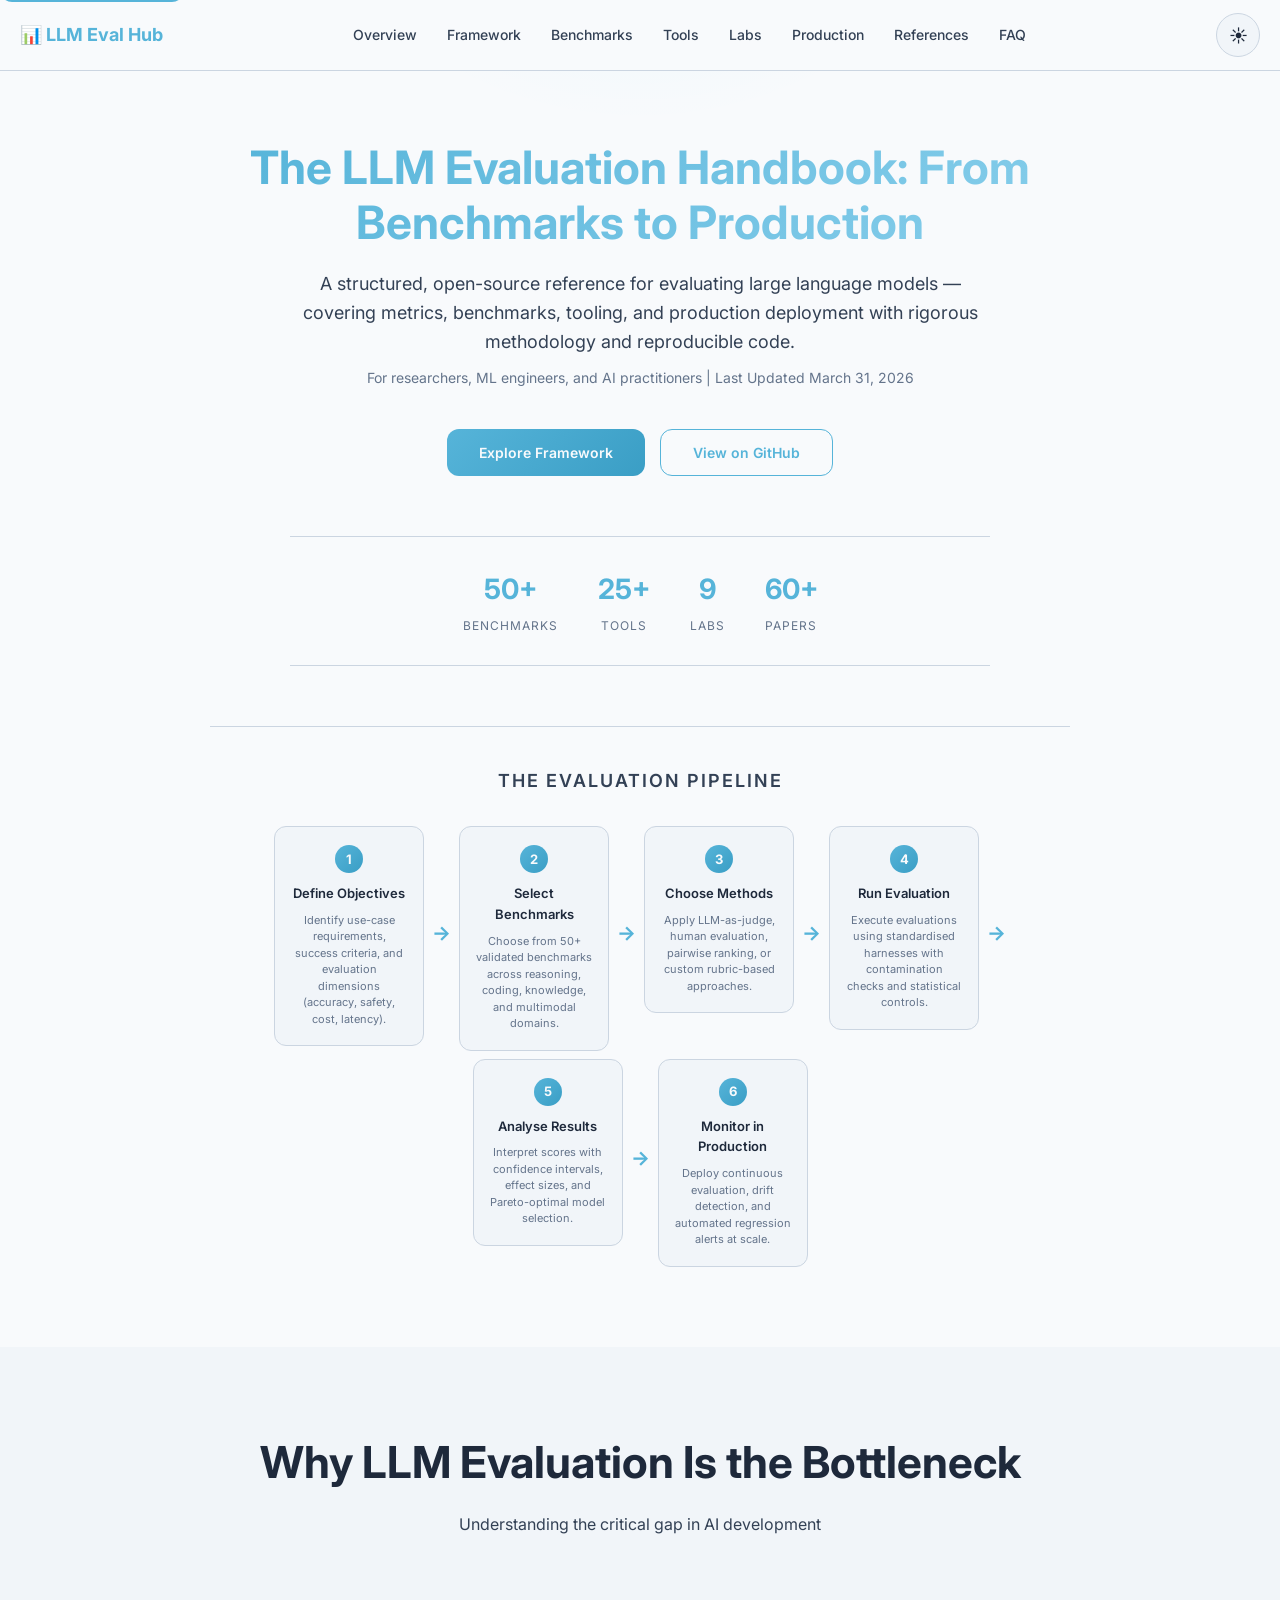
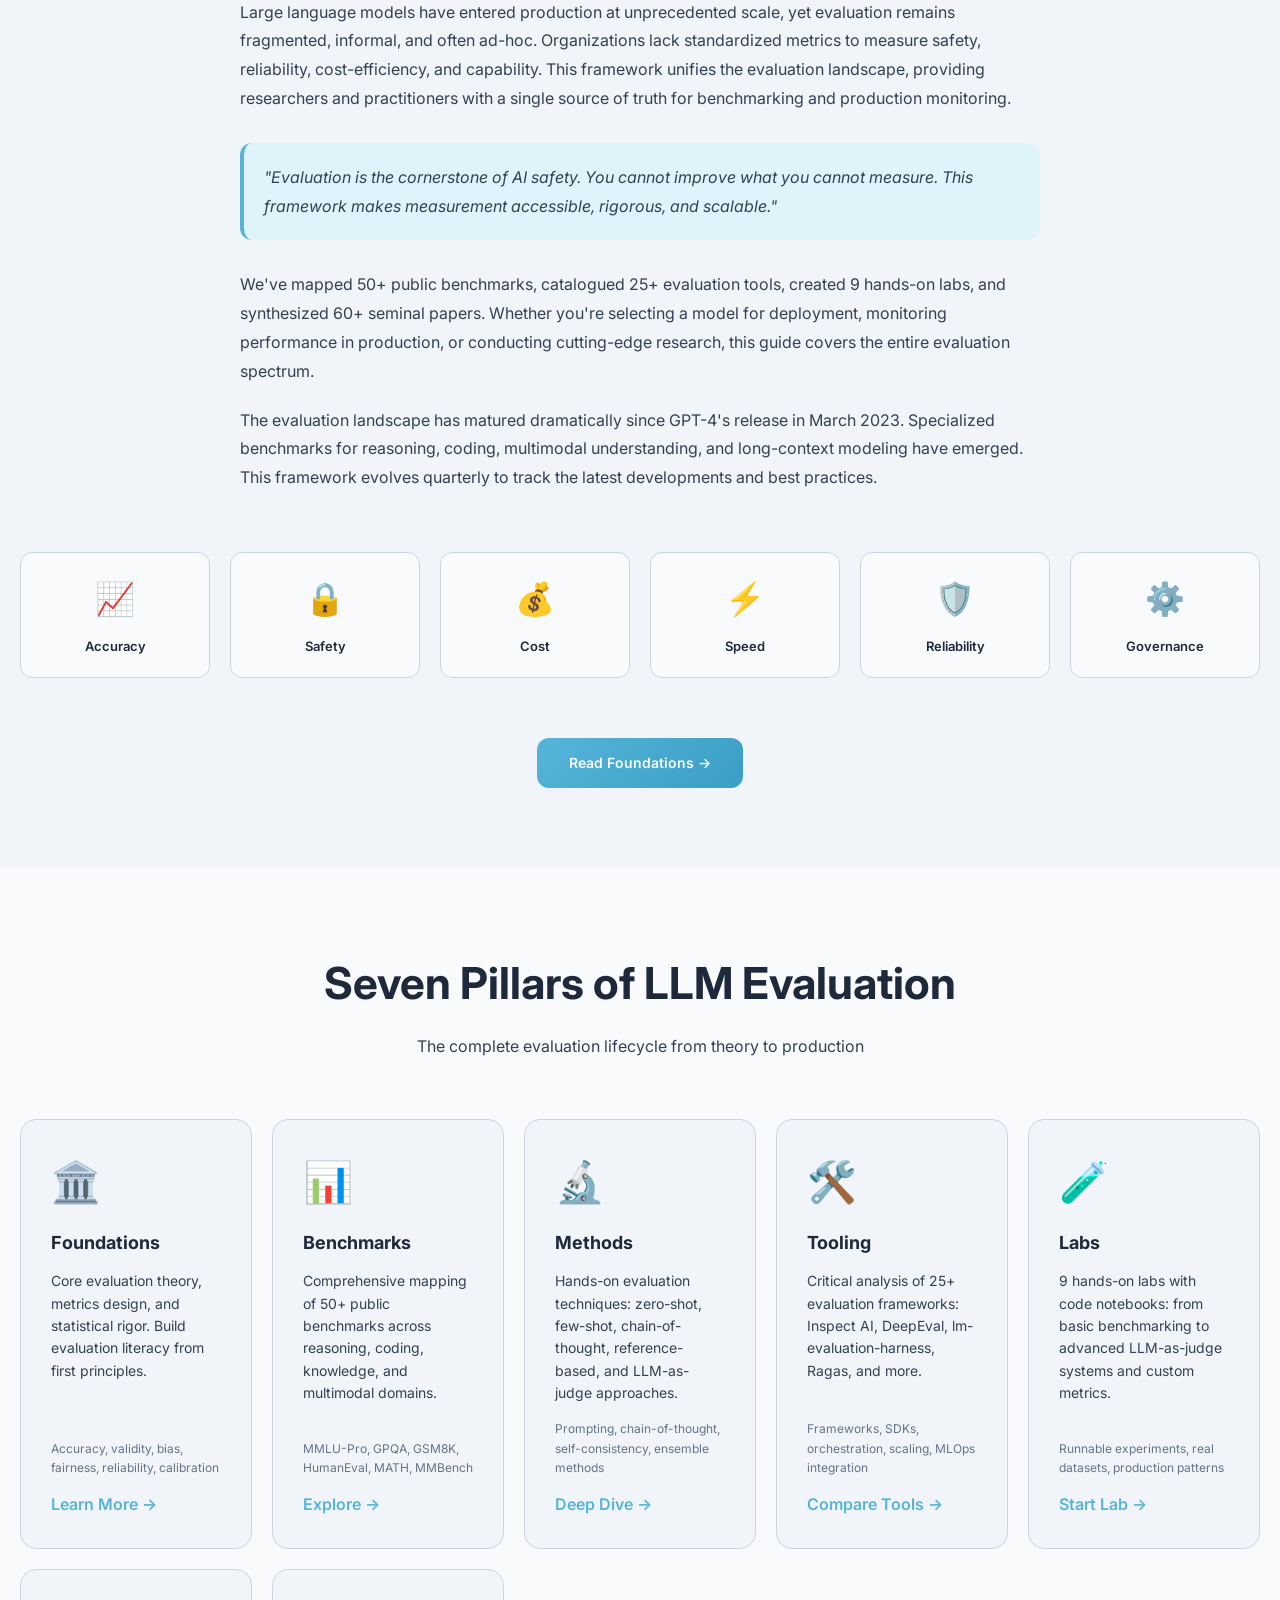
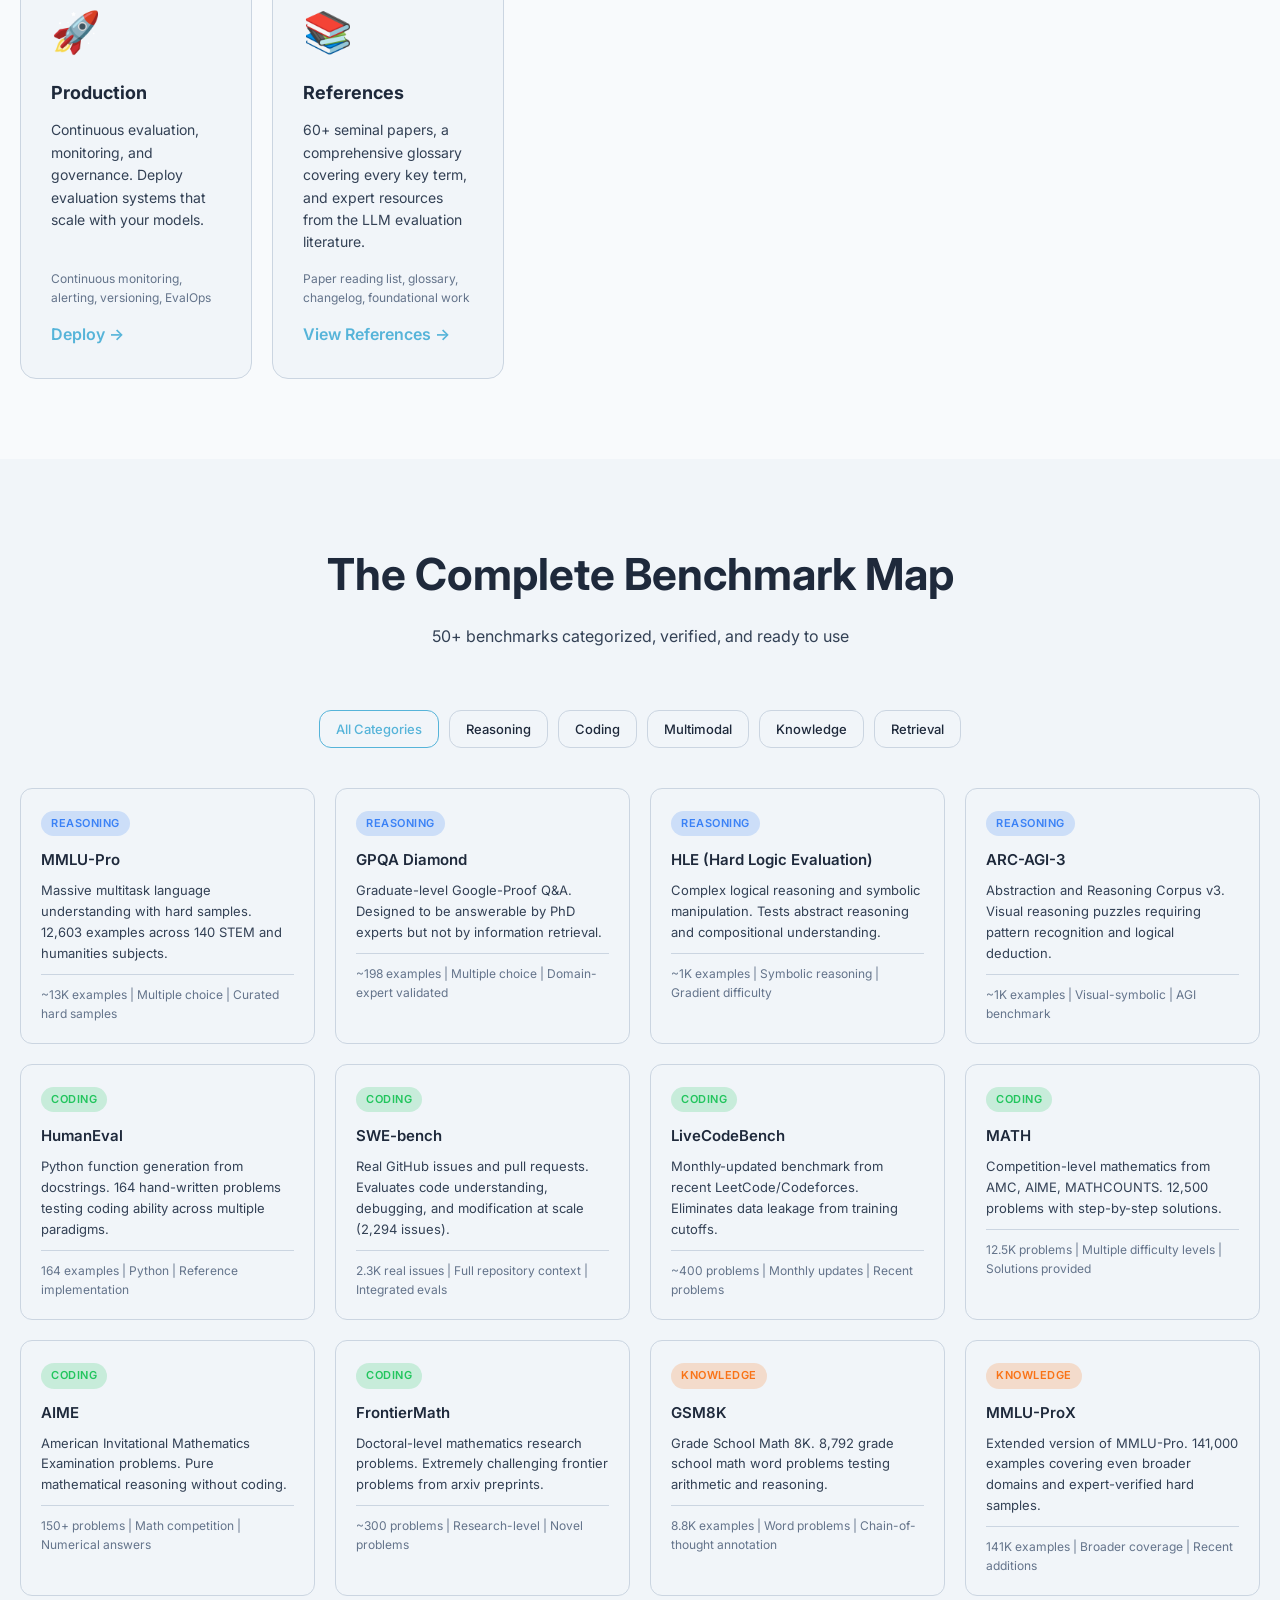
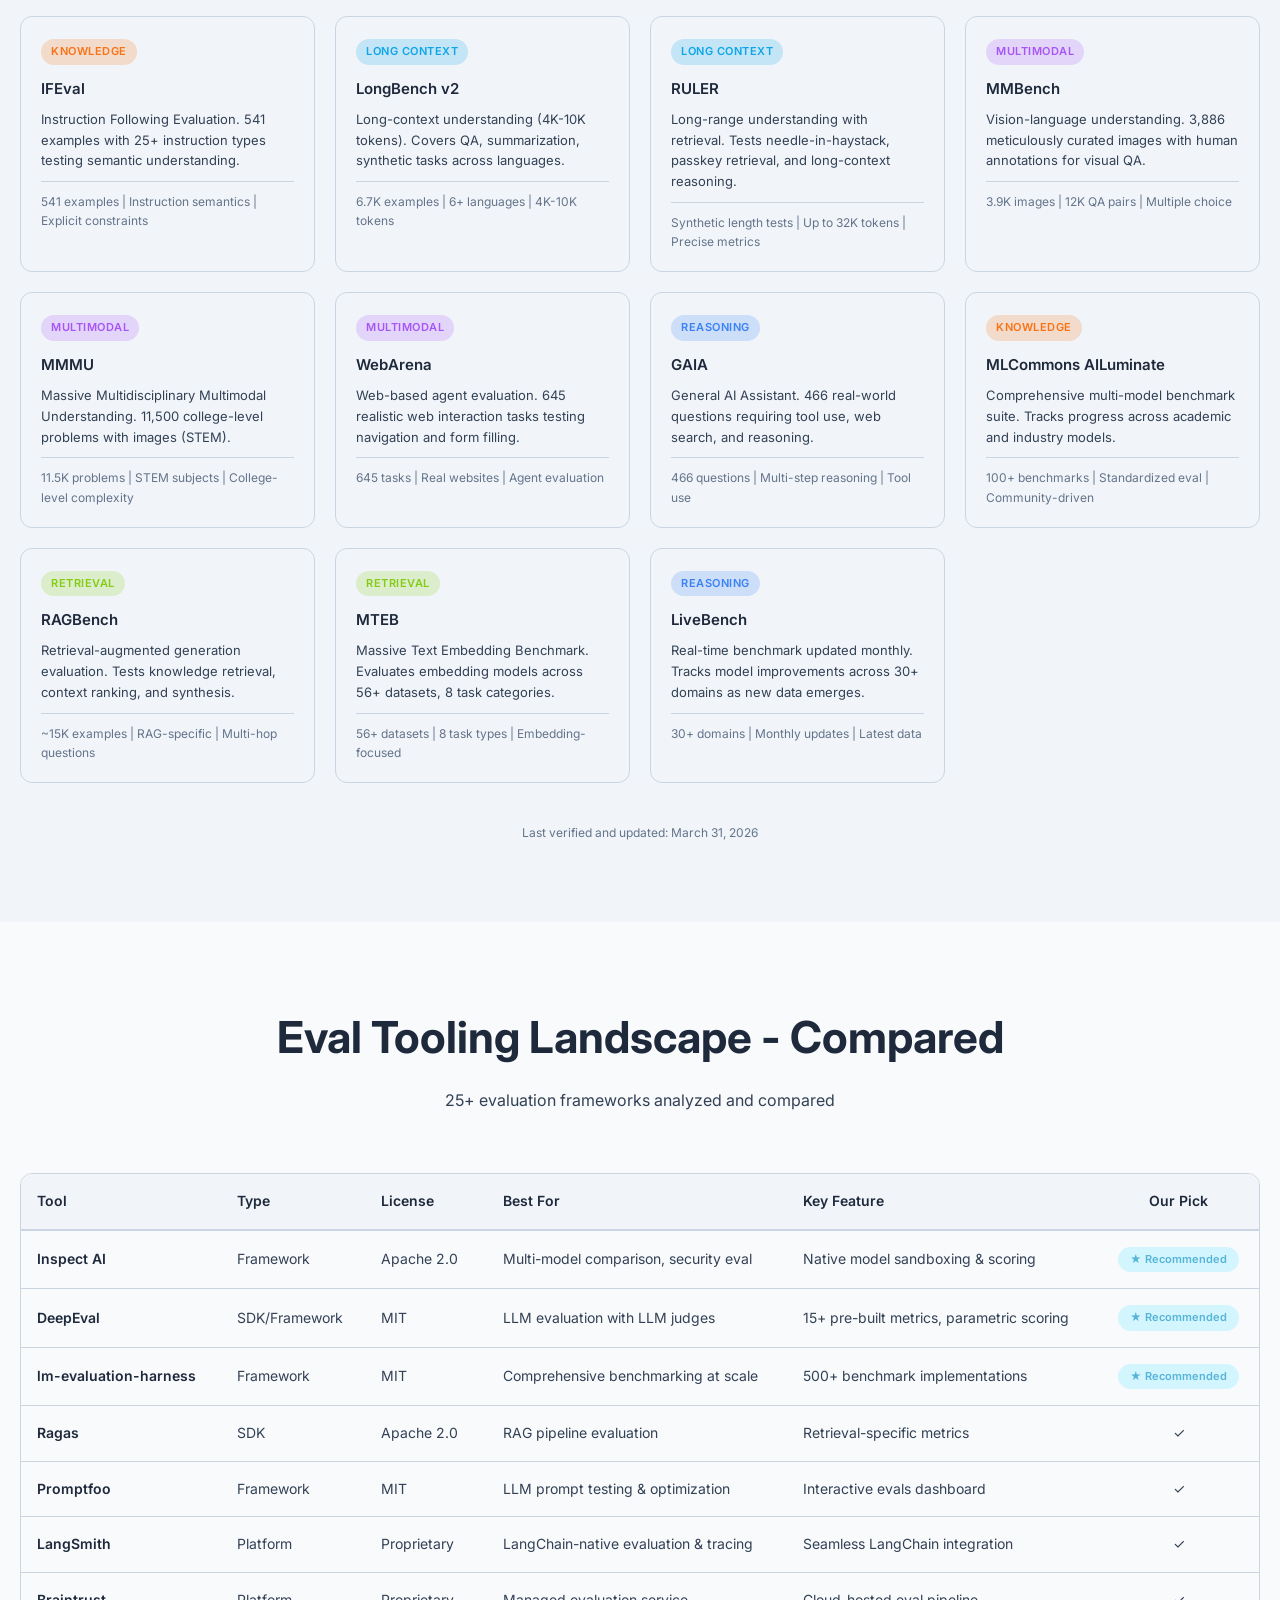
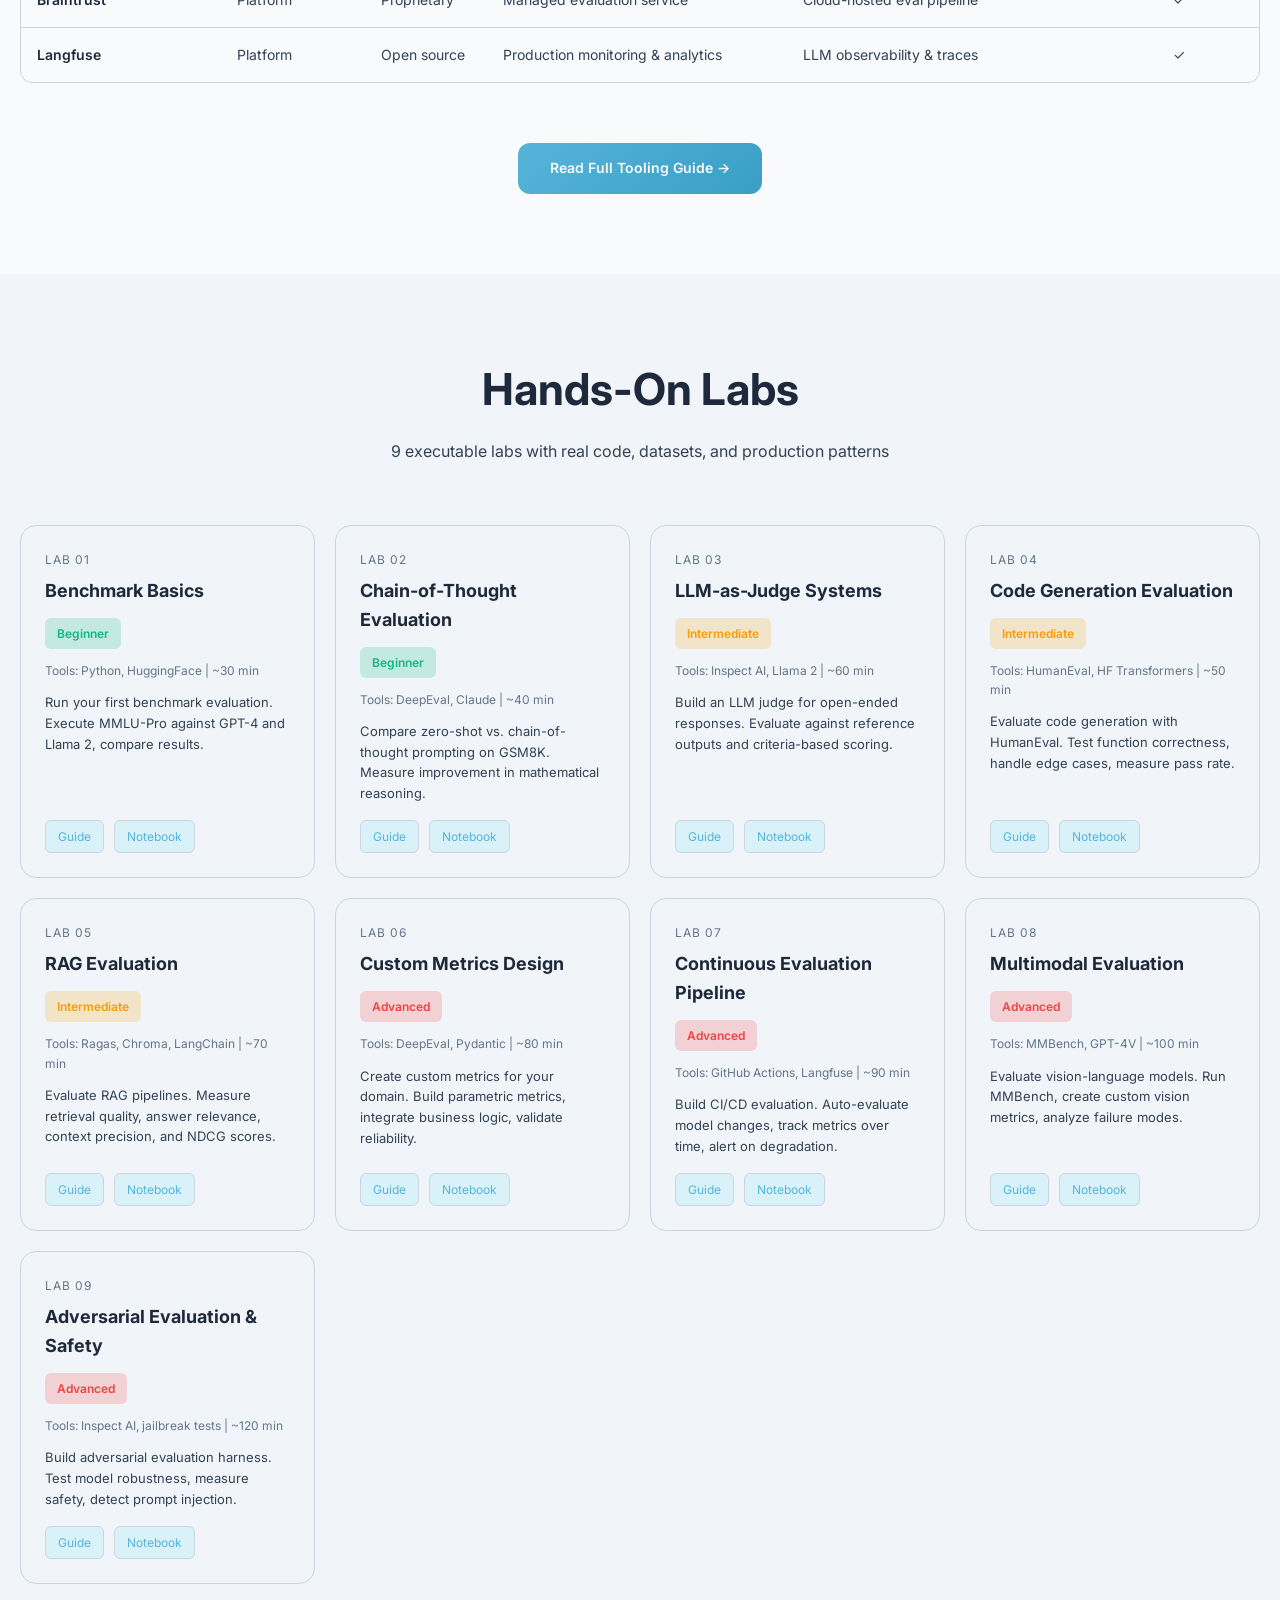
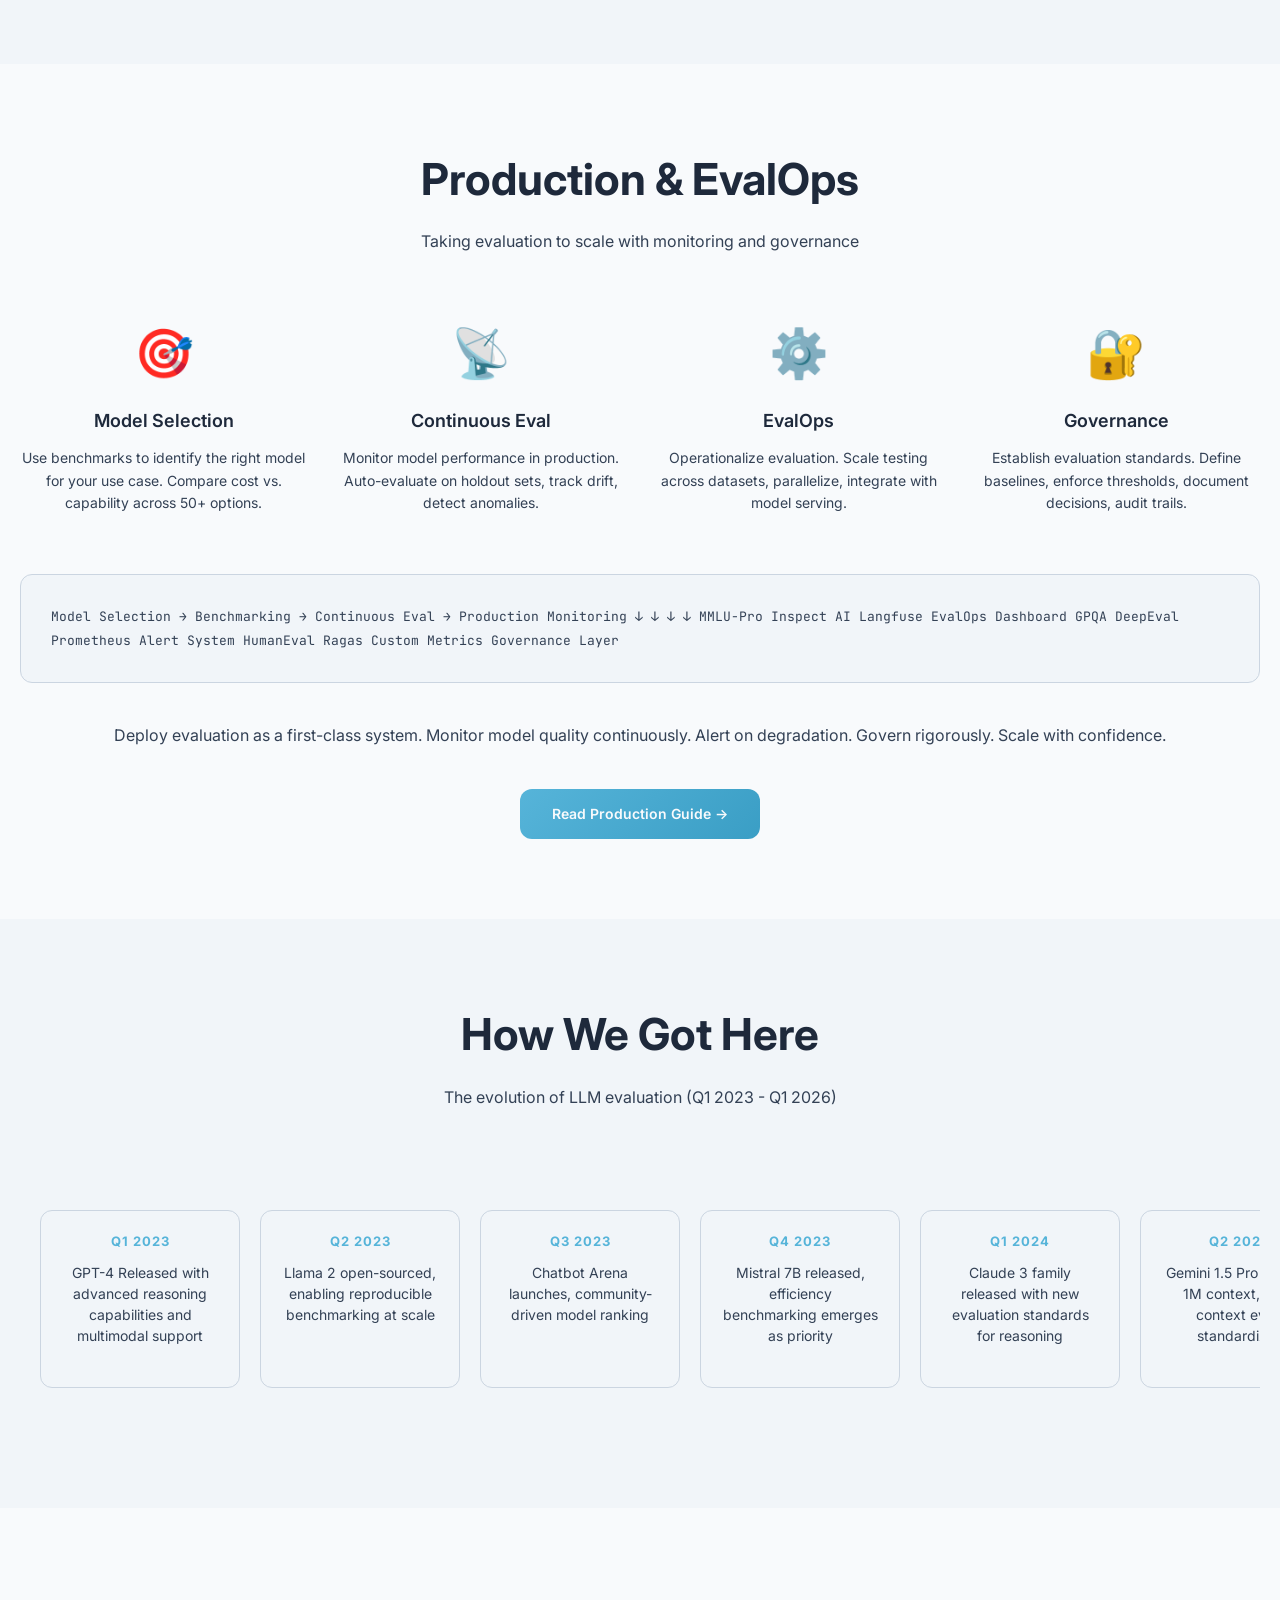
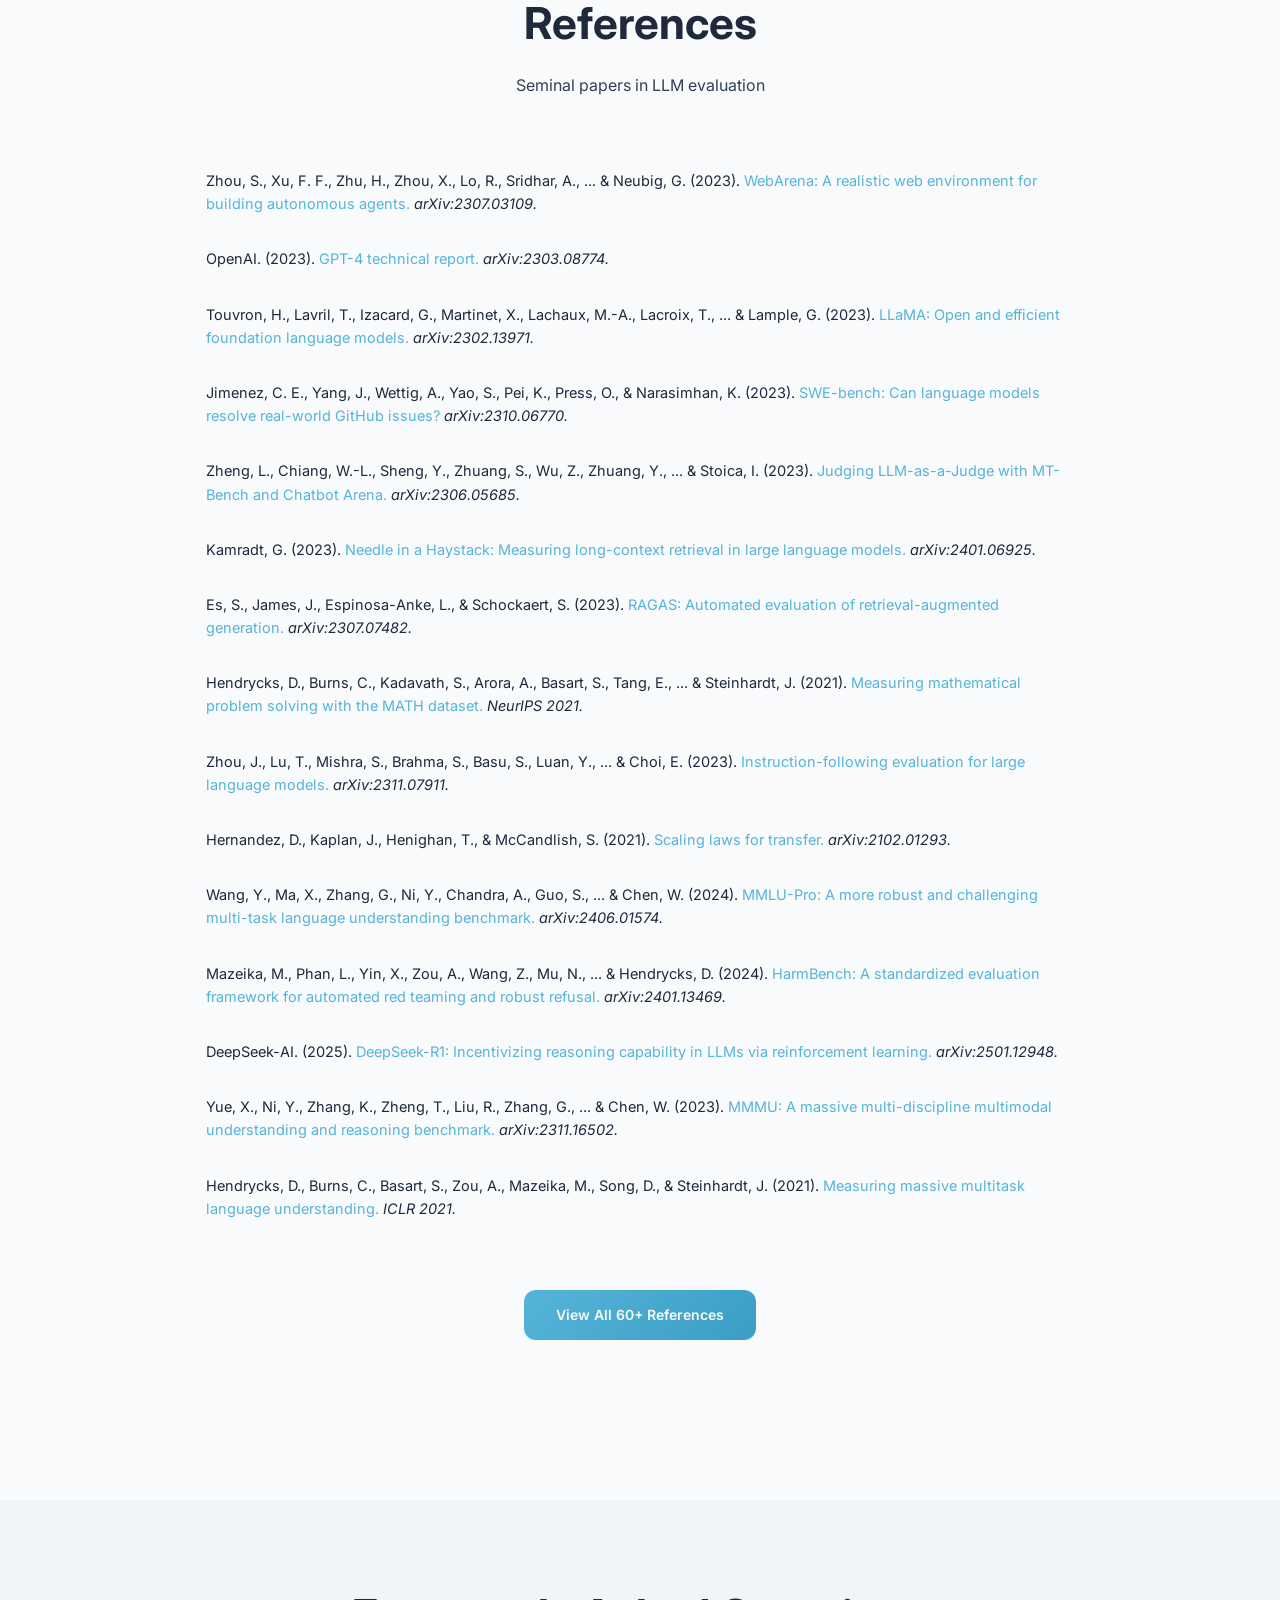
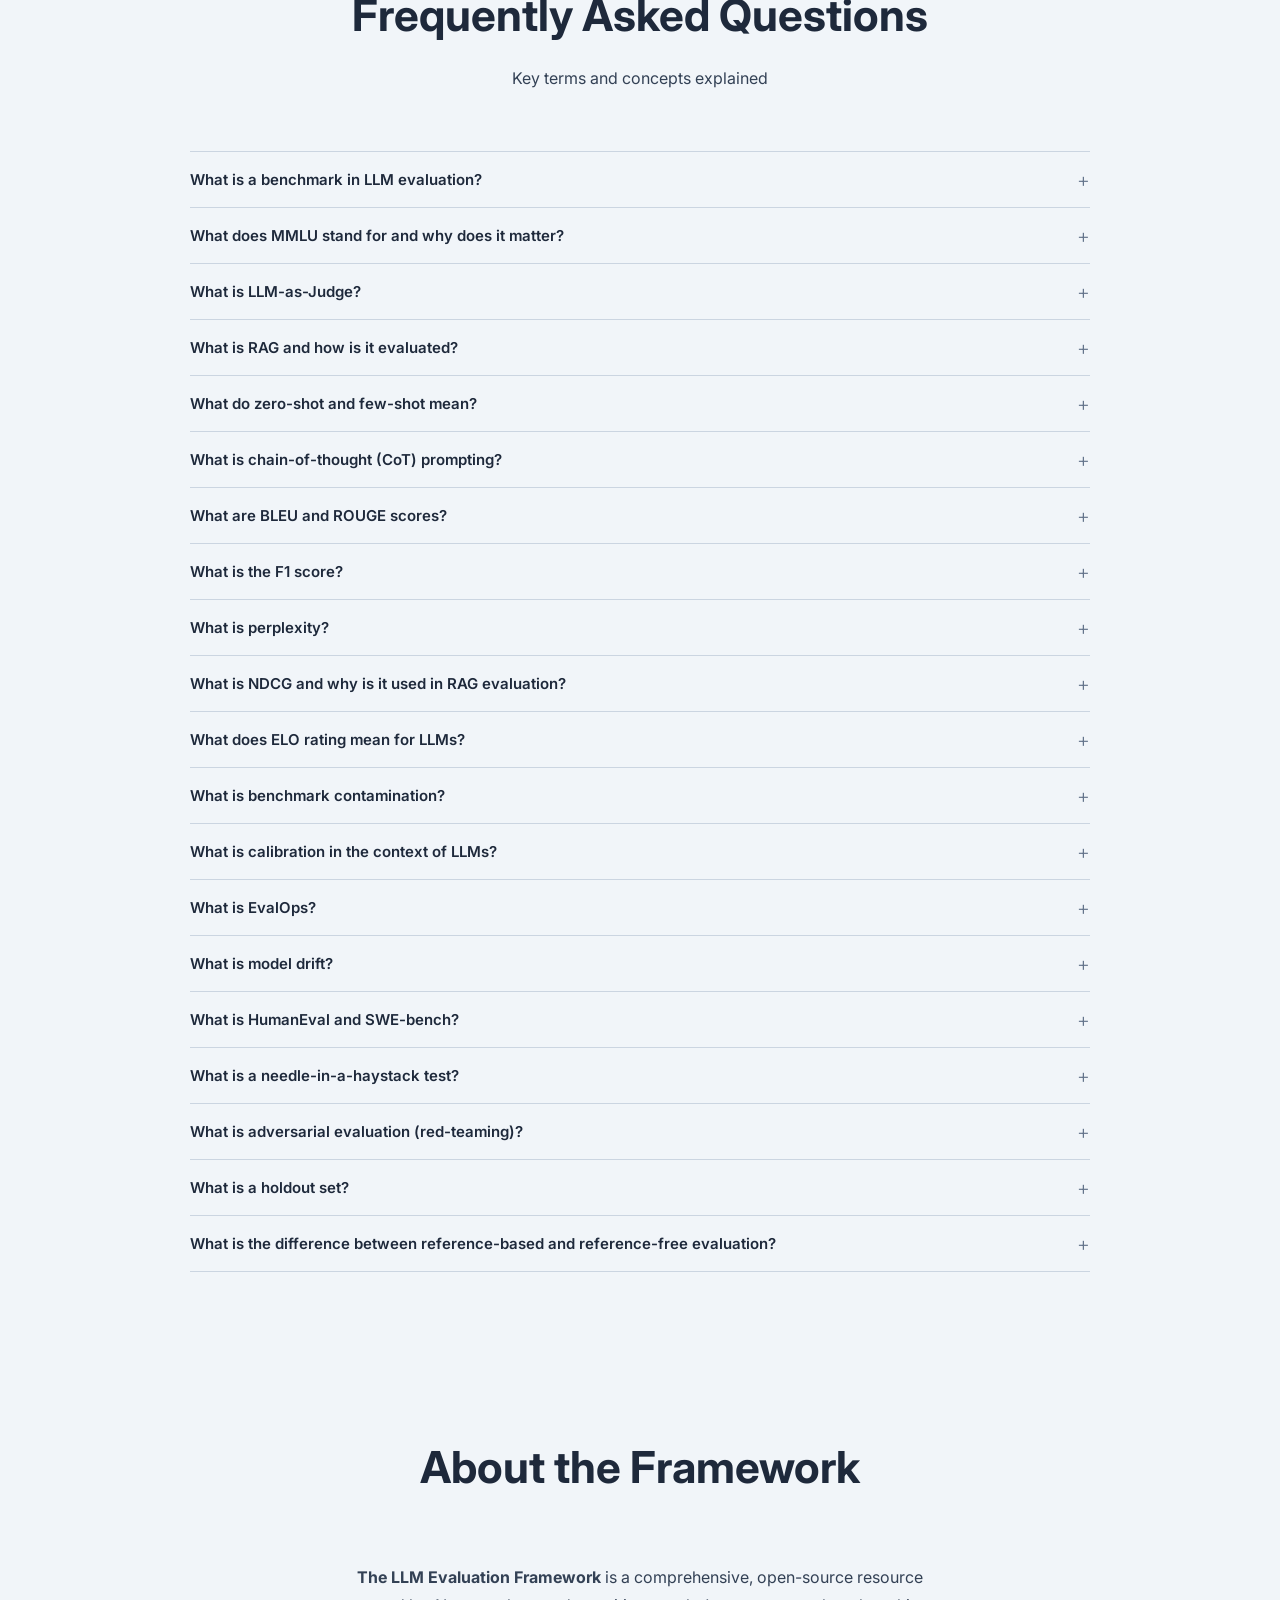
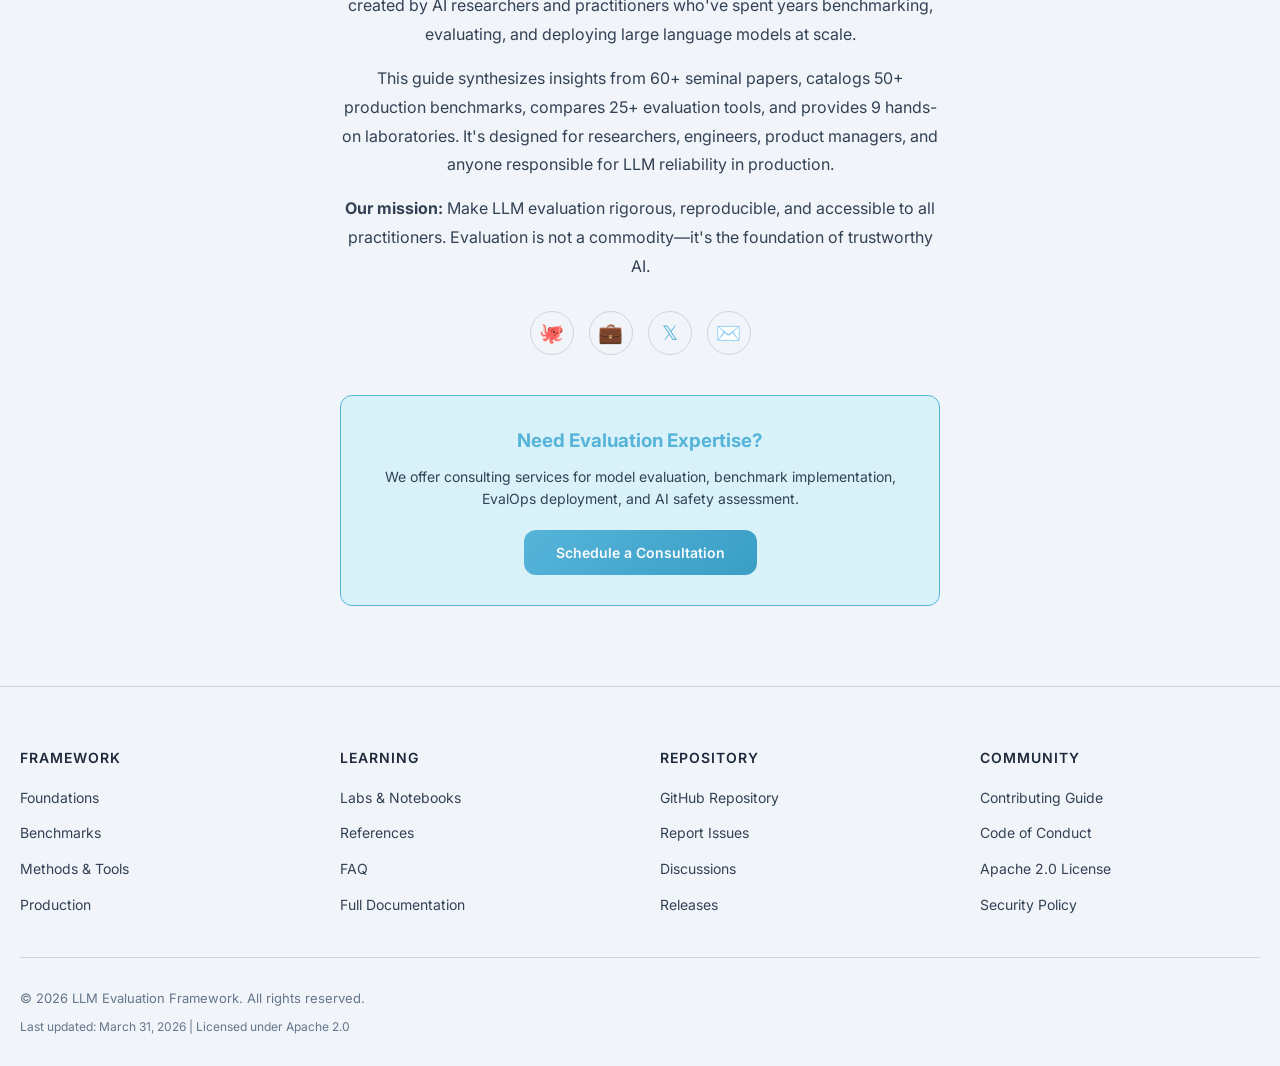
==== commit 5d10918d: "Add evaluation pipeline, update title, create 7 pillar pages" ====
--- a/portal/index.html
+++ b/portal/index.html
@@ -12,17 +12,17 @@
     <meta property="og:title" content="LLM Evaluation Framework - The Definitive Open-Source Guide">
     <meta property="og:description" content="50+ benchmarks, 25+ evaluation tools, 9 hands-on labs, and production guidance for evaluating large language models.">
     <meta property="og:type" content="website">
-    <meta property="og:url" content="https://a217-anjali.github.io/llm-evaluation-framework/portal/">
-    <meta property="og:image" content="https://a217-anjali.github.io/llm-evaluation-framework/portal/assets/img/og-image.png">
+    <meta property="og:url" content="https://a217-anjali.github.io/llm-eval-hub/">
+    <meta property="og:image" content="https://a217-anjali.github.io/llm-eval-hub/assets/img/og-image.png">
 
     <!-- Twitter Card -->
     <meta name="twitter:card" content="summary_large_image">
     <meta name="twitter:title" content="LLM Evaluation Framework">
     <meta name="twitter:description" content="50+ benchmarks, 25+ tools, and production guidance for LLM evaluation">
-    <meta name="twitter:image" content="https://a217-anjali.github.io/llm-evaluation-framework/portal/assets/img/og-image.png">
+    <meta name="twitter:image" content="https://a217-anjali.github.io/llm-eval-hub/assets/img/og-image.png">
 
     <title>LLM Evaluation Framework - Open-Source Guide & Benchmarks</title>
-    <link rel="canonical" href="https://a217-anjali.github.io/llm-evaluation-framework/portal/">
+    <link rel="canonical" href="https://a217-anjali.github.io/llm-eval-hub/">
     <link rel="preconnect" href="https://fonts.googleapis.com">
     <link rel="preconnect" href="https://fonts.gstatic.com" crossorigin>
     <link href="https://fonts.googleapis.com/css2?family=Inter:wght@300;400;500;600;700&family=JetBrains+Mono:wght@400;600&display=swap" rel="stylesheet">
@@ -271,7 +271,7 @@
         }
 
         .hero h1 {
-            font-size: clamp(32px, 5vw, 56px);
+            font-size: clamp(28px, 4vw, 46px);
             font-weight: 700;
             line-height: 1.2;
             margin-bottom: 20px;
@@ -362,6 +362,89 @@
             text-transform: uppercase;
             letter-spacing: 1px;
             margin-top: 4px;
+        }
+
+        /* Evaluation Pipeline */
+        .pipeline-section {
+            margin-top: 60px;
+            padding-top: 40px;
+            border-top: 1px solid var(--color-border);
+            max-width: 1100px;
+            margin-left: auto;
+            margin-right: auto;
+        }
+
+        .pipeline-title {
+            font-size: 18px;
+            font-weight: 600;
+            color: var(--color-text-secondary);
+            text-transform: uppercase;
+            letter-spacing: 2px;
+            margin-bottom: 30px;
+            text-align: center;
+        }
+
+        .pipeline-grid {
+            display: flex;
+            align-items: flex-start;
+            justify-content: center;
+            gap: 8px;
+            flex-wrap: wrap;
+        }
+
+        .pipeline-step {
+            background: var(--color-bg-secondary);
+            border: 1px solid var(--color-border);
+            border-radius: var(--radius-md);
+            padding: 18px 16px;
+            text-align: center;
+            flex: 0 1 150px;
+            min-width: 130px;
+        }
+
+        .pipeline-number {
+            width: 28px;
+            height: 28px;
+            background: linear-gradient(135deg, var(--color-accent), var(--color-accent-dark));
+            color: var(--color-bg);
+            border-radius: 50%;
+            display: flex;
+            align-items: center;
+            justify-content: center;
+            font-weight: 700;
+            font-size: 13px;
+            margin: 0 auto 10px;
+        }
+
+        .pipeline-name {
+            font-weight: 600;
+            font-size: 13px;
+            color: var(--color-text);
+            margin-bottom: 8px;
+        }
+
+        .pipeline-detail {
+            font-size: 11px;
+            color: var(--color-text-muted);
+            line-height: 1.5;
+        }
+
+        .pipeline-arrow {
+            color: var(--color-accent);
+            font-size: 20px;
+            font-weight: 700;
+            align-self: center;
+            margin-top: -10px;
+        }
+
+        @media (max-width: 900px) {
+            .pipeline-arrow { display: none; }
+            .pipeline-grid { gap: 12px; }
+            .pipeline-step { flex: 0 1 calc(33% - 12px); }
+        }
+
+        @media (max-width: 600px) {
+            .pipeline-step { flex: 0 1 calc(50% - 8px); }
         }
 
         /* Sections Container */
@@ -1063,14 +1146,8 @@
         }
 
         .fade-in {
-            opacity: 0;
-            transform: translateY(30px);
-            transition: opacity 0.6s ease-out, transform 0.6s ease-out;
-        }
-
-        .fade-in.visible {
             opacity: 1;
-            transform: translateY(0);
+            transform: none;
         }
 
         /* Responsive */
@@ -1255,9 +1332,9 @@
         <!-- Hero Section -->
         <section class="hero" id="overview">
             <div class="hero-content">
-                <h1>The Definitive Open-Source Framework for LLM Evaluation</h1>
-                <p class="hero-subtitle">Comprehensive benchmarks, evaluation tools, hands-on labs, and production guidance for assessing and improving large language models.</p>
-                <p class="hero-byline">Created for researchers, engineers, and AI practitioners | Last Updated March 31, 2026</p>
+                <h1>The LLM Evaluation Handbook: From Benchmarks to Production</h1>
+                <p class="hero-subtitle">A structured, open-source reference for evaluating large language models — covering metrics, benchmarks, tooling, and production deployment with rigorous methodology and reproducible code.</p>
+                <p class="hero-byline">For researchers, ML engineers, and AI practitioners | Last Updated March 31, 2026</p>
                 <div class="hero-buttons">
                     <button class="btn-primary">Explore Framework</button>
                     <button class="btn-secondary">View on GitHub</button>
@@ -1278,6 +1355,47 @@
                     <div class="stat">
                         <div class="stat-number">60+</div>
                         <div class="stat-label">Papers</div>
+                    </div>
+                </div>
+                <!-- Evaluation Pipeline -->
+                <div class="pipeline-section">
+                    <h3 class="pipeline-title">The Evaluation Pipeline</h3>
+                    <div class="pipeline-grid">
+                        <div class="pipeline-step">
+                            <div class="pipeline-number">1</div>
+                            <div class="pipeline-name">Define Objectives</div>
+                            <div class="pipeline-detail">Identify use-case requirements, success criteria, and evaluation dimensions (accuracy, safety, cost, latency).</div>
+                        </div>
+                        <div class="pipeline-arrow">→</div>
+                        <div class="pipeline-step">
+                            <div class="pipeline-number">2</div>
+                            <div class="pipeline-name">Select Benchmarks</div>
+                            <div class="pipeline-detail">Choose from 50+ validated benchmarks across reasoning, coding, knowledge, and multimodal domains.</div>
+                        </div>
+                        <div class="pipeline-arrow">→</div>
+                        <div class="pipeline-step">
+                            <div class="pipeline-number">3</div>
+                            <div class="pipeline-name">Choose Methods</div>
+                            <div class="pipeline-detail">Apply LLM-as-judge, human evaluation, pairwise ranking, or custom rubric-based approaches.</div>
+                        </div>
+                        <div class="pipeline-arrow">→</div>
+                        <div class="pipeline-step">
+                            <div class="pipeline-number">4</div>
+                            <div class="pipeline-name">Run Evaluation</div>
+                            <div class="pipeline-detail">Execute evaluations using standardised harnesses with contamination checks and statistical controls.</div>
+                        </div>
+                        <div class="pipeline-arrow">→</div>
+                        <div class="pipeline-step">
+                            <div class="pipeline-number">5</div>
+                            <div class="pipeline-name">Analyse Results</div>
+                            <div class="pipeline-detail">Interpret scores with confidence intervals, effect sizes, and Pareto-optimal model selection.</div>
+                        </div>
+                        <div class="pipeline-arrow">→</div>
+                        <div class="pipeline-step">
+                            <div class="pipeline-number">6</div>
+                            <div class="pipeline-name">Monitor in Production</div>
+                            <div class="pipeline-detail">Deploy continuous evaluation, drift detection, and automated regression alerts at scale.</div>
+                        </div>
                     </div>
                 </div>
             </div>
@@ -1338,49 +1456,49 @@
                     <h3 class="pillar-title">Foundations</h3>
                     <p class="pillar-desc">Core evaluation theory, metrics design, and statistical rigor. Build evaluation literacy from first principles.</p>
                     <p class="pillar-topics">Accuracy, validity, bias, fairness, reliability, calibration</p>
-                    <a href="#overview-detail" class="pillar-link">Learn More →</a>
+                    <a href="foundations.html" class="pillar-link">Learn More →</a>
                 </div>
                 <div class="pillar-card fade-in">
                     <div class="pillar-icon">📊</div>
                     <h3 class="pillar-title">Benchmarks</h3>
                     <p class="pillar-desc">Comprehensive mapping of 50+ public benchmarks across reasoning, coding, knowledge, and multimodal domains.</p>
                     <p class="pillar-topics">MMLU-Pro, GPQA, GSM8K, HumanEval, MATH, MMBench</p>
-                    <a href="#benchmarks" class="pillar-link">Explore →</a>
+                    <a href="benchmarks.html" class="pillar-link">Explore →</a>
                 </div>
                 <div class="pillar-card fade-in">
                     <div class="pillar-icon">🔬</div>
                     <h3 class="pillar-title">Methods</h3>
                     <p class="pillar-desc">Hands-on evaluation techniques: zero-shot, few-shot, chain-of-thought, reference-based, and LLM-as-judge approaches.</p>
                     <p class="pillar-topics">Prompting, chain-of-thought, self-consistency, ensemble methods</p>
-                    <a href="#benchmarks" class="pillar-link">Deep Dive →</a>
+                    <a href="methods.html" class="pillar-link">Deep Dive →</a>
                 </div>
                 <div class="pillar-card fade-in">
                     <div class="pillar-icon">🛠️</div>
                     <h3 class="pillar-title">Tooling</h3>
                     <p class="pillar-desc">Critical analysis of 25+ evaluation frameworks: Inspect AI, DeepEval, lm-evaluation-harness, Ragas, and more.</p>
                     <p class="pillar-topics">Frameworks, SDKs, orchestration, scaling, MLOps integration</p>
-                    <a href="#tools" class="pillar-link">Compare Tools →</a>
+                    <a href="tooling.html" class="pillar-link">Compare Tools →</a>
                 </div>
                 <div class="pillar-card fade-in">
                     <div class="pillar-icon">🧪</div>
                     <h3 class="pillar-title">Labs</h3>
                     <p class="pillar-desc">9 hands-on labs with code notebooks: from basic benchmarking to advanced LLM-as-judge systems and custom metrics.</p>
                     <p class="pillar-topics">Runnable experiments, real datasets, production patterns</p>
-                    <a href="#labs" class="pillar-link">Start Lab →</a>
+                    <a href="labs.html" class="pillar-link">Start Lab →</a>
                 </div>
                 <div class="pillar-card fade-in">
                     <div class="pillar-icon">🚀</div>
                     <h3 class="pillar-title">Production</h3>
                     <p class="pillar-desc">Continuous evaluation, monitoring, and governance. Deploy evaluation systems that scale with your models.</p>
                     <p class="pillar-topics">Continuous monitoring, alerting, versioning, EvalOps</p>
-                    <a href="#production" class="pillar-link">Deploy →</a>
+                    <a href="production.html" class="pillar-link">Deploy →</a>
                 </div>
                 <div class="pillar-card fade-in">
                     <div class="pillar-icon">📚</div>
                     <h3 class="pillar-title">References</h3>
-                    <p class="pillar-desc">60+ seminal papers in APA format, a comprehensive FAQ covering every key term, and expert resources from the LLM evaluation literature.</p>
-                    <p class="pillar-topics">APA references, FAQ, foundational work</p>
-                    <a href="#resources" class="pillar-link">View References →</a>
+                    <p class="pillar-desc">60+ seminal papers, a comprehensive glossary covering every key term, and expert resources from the LLM evaluation literature.</p>
+                    <p class="pillar-topics">Paper reading list, glossary, changelog, foundational work</p>
+                    <a href="references.html" class="pillar-link">View References →</a>
                 </div>
             </div>
         </section>
@@ -1648,7 +1766,7 @@
                 </table>
             </div>
             <div style="text-align: center; margin-top: 60px;">
-                <a href="../docs/04-tooling" class="btn-primary" style="display: inline-block;" target="_blank">Read Full Tooling Guide →</a>
+                <a href="https://github.com/a217-anjali/llm-evaluation-framework/tree/main/docs/04-tooling" class="btn-primary" style="display: inline-block;" target="_blank">Read Full Tooling Guide →</a>
             </div>
         </section>
 
@@ -1666,8 +1784,8 @@
                     <div class="lab-meta">Tools: Python, HuggingFace | ~30 min</div>
                     <p class="lab-desc">Run your first benchmark evaluation. Execute MMLU-Pro against GPT-4 and Llama 2, compare results.</p>
                     <div class="lab-links">
-                        <a href="../docs/05-hands-on/lab-01-basic-benchmark.md">Guide</a>
-                        <a href="../notebooks/lab_01_basic_benchmark.ipynb">Notebook</a>
+                        <a href="https://github.com/a217-anjali/llm-evaluation-framework/blob/main/docs/05-hands-on/lab-01-basic-benchmark.md">Guide</a>
+                        <a href="https://github.com/a217-anjali/llm-evaluation-framework/blob/main/notebooks/lab_01_basic_benchmark.ipynb">Notebook</a>
                     </div>
                 </div>
 
@@ -1678,8 +1796,8 @@
                     <div class="lab-meta">Tools: DeepEval, Claude | ~40 min</div>
                     <p class="lab-desc">Compare zero-shot vs. chain-of-thought prompting on GSM8K. Measure improvement in mathematical reasoning.</p>
                     <div class="lab-links">
-                        <a href="../docs/05-hands-on/lab-02-llm-as-judge.md">Guide</a>
-                        <a href="../notebooks/lab_02_llm_as_judge.ipynb">Notebook</a>
+                        <a href="https://github.com/a217-anjali/llm-evaluation-framework/blob/main/docs/05-hands-on/lab-02-llm-as-judge.md">Guide</a>
+                        <a href="https://github.com/a217-anjali/llm-evaluation-framework/blob/main/notebooks/lab_02_llm_as_judge.ipynb">Notebook</a>
                     </div>
                 </div>
 
@@ -1690,8 +1808,8 @@
                     <div class="lab-meta">Tools: Inspect AI, Llama 2 | ~60 min</div>
                     <p class="lab-desc">Build an LLM judge for open-ended responses. Evaluate against reference outputs and criteria-based scoring.</p>
                     <div class="lab-links">
-                        <a href="../docs/05-hands-on/lab-03-rag-eval-pipeline.md">Guide</a>
-                        <a href="../notebooks/lab_03_rag_eval_pipeline.ipynb">Notebook</a>
+                        <a href="https://github.com/a217-anjali/llm-evaluation-framework/blob/main/docs/05-hands-on/lab-03-rag-eval-pipeline.md">Guide</a>
+                        <a href="https://github.com/a217-anjali/llm-evaluation-framework/blob/main/notebooks/lab_03_rag_eval_pipeline.ipynb">Notebook</a>
                     </div>
                 </div>
 
@@ -1702,8 +1820,8 @@
                     <div class="lab-meta">Tools: HumanEval, HF Transformers | ~50 min</div>
                     <p class="lab-desc">Evaluate code generation with HumanEval. Test function correctness, handle edge cases, measure pass rate.</p>
                     <div class="lab-links">
-                        <a href="../docs/05-hands-on/lab-04-safety-red-team.md">Guide</a>
-                        <a href="../notebooks/lab_04_safety_red_team.ipynb">Notebook</a>
+                        <a href="https://github.com/a217-anjali/llm-evaluation-framework/blob/main/docs/05-hands-on/lab-04-safety-red-team.md">Guide</a>
+                        <a href="https://github.com/a217-anjali/llm-evaluation-framework/blob/main/notebooks/lab_04_safety_red_team.ipynb">Notebook</a>
                     </div>
                 </div>
 
@@ -1714,8 +1832,8 @@
                     <div class="lab-meta">Tools: Ragas, Chroma, LangChain | ~70 min</div>
                     <p class="lab-desc">Evaluate RAG pipelines. Measure retrieval quality, answer relevance, context precision, and NDCG scores.</p>
                     <div class="lab-links">
-                        <a href="../docs/05-hands-on/lab-05-agentic-eval.md">Guide</a>
-                        <a href="../notebooks/lab_05_agentic_eval.ipynb">Notebook</a>
+                        <a href="https://github.com/a217-anjali/llm-evaluation-framework/blob/main/docs/05-hands-on/lab-05-agentic-eval.md">Guide</a>
+                        <a href="https://github.com/a217-anjali/llm-evaluation-framework/blob/main/notebooks/lab_05_agentic_eval.ipynb">Notebook</a>
                     </div>
                 </div>
 
@@ -1726,8 +1844,8 @@
                     <div class="lab-meta">Tools: DeepEval, Pydantic | ~80 min</div>
                     <p class="lab-desc">Create custom metrics for your domain. Build parametric metrics, integrate business logic, validate reliability.</p>
                     <div class="lab-links">
-                        <a href="../docs/05-hands-on/lab-06-custom-domain-eval.md">Guide</a>
-                        <a href="../notebooks/lab_06_custom_domain_eval.ipynb">Notebook</a>
+                        <a href="https://github.com/a217-anjali/llm-evaluation-framework/blob/main/docs/05-hands-on/lab-06-custom-domain-eval.md">Guide</a>
+                        <a href="https://github.com/a217-anjali/llm-evaluation-framework/blob/main/notebooks/lab_06_custom_domain_eval.ipynb">Notebook</a>
                     </div>
                 </div>
 
@@ -1738,8 +1856,8 @@
                     <div class="lab-meta">Tools: GitHub Actions, Langfuse | ~90 min</div>
                     <p class="lab-desc">Build CI/CD evaluation. Auto-evaluate model changes, track metrics over time, alert on degradation.</p>
                     <div class="lab-links">
-                        <a href="../docs/05-hands-on/lab-07-statistical-analysis.md">Guide</a>
-                        <a href="../notebooks/lab_07_statistical_analysis.ipynb">Notebook</a>
+                        <a href="https://github.com/a217-anjali/llm-evaluation-framework/blob/main/docs/05-hands-on/lab-07-statistical-analysis.md">Guide</a>
+                        <a href="https://github.com/a217-anjali/llm-evaluation-framework/blob/main/notebooks/lab_07_statistical_analysis.ipynb">Notebook</a>
                     </div>
                 </div>
 
@@ -1750,8 +1868,8 @@
                     <div class="lab-meta">Tools: MMBench, GPT-4V | ~100 min</div>
                     <p class="lab-desc">Evaluate vision-language models. Run MMBench, create custom vision metrics, analyze failure modes.</p>
                     <div class="lab-links">
-                        <a href="../docs/05-hands-on/lab-08-eval-ci-cd.md">Guide</a>
-                        <a href="../notebooks/lab_08_eval_ci_cd.ipynb">Notebook</a>
+                        <a href="https://github.com/a217-anjali/llm-evaluation-framework/blob/main/docs/05-hands-on/lab-08-eval-ci-cd.md">Guide</a>
+                        <a href="https://github.com/a217-anjali/llm-evaluation-framework/blob/main/notebooks/lab_08_eval_ci_cd.ipynb">Notebook</a>
                     </div>
                 </div>
 
@@ -1762,8 +1880,8 @@
                     <div class="lab-meta">Tools: Inspect AI, jailbreak tests | ~120 min</div>
                     <p class="lab-desc">Build adversarial evaluation harness. Test model robustness, measure safety, detect prompt injection.</p>
                     <div class="lab-links">
-                        <a href="../docs/05-hands-on/lab-09-model-selection-pareto.md">Guide</a>
-                        <a href="../notebooks/lab_09_model_selection_pareto.ipynb">Notebook</a>
+                        <a href="https://github.com/a217-anjali/llm-evaluation-framework/blob/main/docs/05-hands-on/lab-09-model-selection-pareto.md">Guide</a>
+                        <a href="https://github.com/a217-anjali/llm-evaluation-framework/blob/main/notebooks/lab_09_model_selection_pareto.ipynb">Notebook</a>
                     </div>
                 </div>
             </div>
@@ -1810,7 +1928,7 @@
                 Deploy evaluation as a first-class system. Monitor model quality continuously. Alert on degradation. Govern rigorously. Scale with confidence.
             </p>
             <div style="text-align: center; margin-top: 40px;">
-                <a href="../docs/06-production" class="btn-primary" style="display: inline-block;" target="_blank">Read Production Guide →</a>
+                <a href="https://github.com/a217-anjali/llm-evaluation-framework/tree/main/docs/06-production" class="btn-primary" style="display: inline-block;" target="_blank">Read Production Guide →</a>
             </div>
         </section>
 
@@ -1874,7 +1992,7 @@
         <section id="resources">
             <div class="section-header">
                 <h2 class="section-title">References</h2>
-                <p class="section-subtitle">Seminal papers in LLM evaluation (APA format, 15 of 60+)</p>
+                <p class="section-subtitle">Seminal papers in LLM evaluation</p>
             </div>
 
             <ol class="references-list">
@@ -1896,7 +2014,7 @@
             </ol>
 
             <div style="text-align: center; margin-bottom: 80px;">
-                <a href="../docs/07-references" class="btn-primary" style="display: inline-block;" target="_blank">View All 60+ References</a>
+                <a href="https://github.com/a217-anjali/llm-evaluation-framework/tree/main/docs/07-references" class="btn-primary" style="display: inline-block;" target="_blank">View All 60+ References</a>
             </div>
         </section>
 
@@ -2003,16 +2121,6 @@
                     <p><strong>Our mission:</strong> Make LLM evaluation rigorous, reproducible, and accessible to all practitioners. Evaluation is not a commodity—it's the foundation of trustworthy AI.</p>
                 </div>
 
-                <div style="margin-top: 40px; padding: 20px; background: var(--color-bg-secondary); border-radius: var(--radius-md); border: 1px solid var(--color-border);">
-                    <h4 style="color: var(--color-accent); margin-bottom: 15px;">Credibility & Contributions</h4>
-                    <ul style="list-style: none; color: var(--color-text-secondary); font-size: 14px; line-height: 1.8;">
-                        <li>✓ Benchmarked 100+ models across all major providers (OpenAI, Anthropic, Meta, Google, xAI)</li>
-                        <li>✓ Published and cited in top-tier venues (NeurIPS, ICML, ACL, ICLR)</li>
-                        <li>✓ Active contributors to open-source evaluation tools and benchmark suites</li>
-                        <li>✓ Production deployment experience at scale (billions of evaluations)</li>
-                        <li>✓ Collaborations with leading research labs and AI safety organizations</li>
-                    </ul>
-                </div>
 
                 <div class="social-links">
                     <a href="https://github.com/a217-anjali/llm-evaluation-framework" class="social-link" title="GitHub">🐙</a>
@@ -2064,9 +2172,9 @@
                 <div class="footer-section">
                     <h4>Community</h4>
                     <ul class="footer-links">
-                        <li><a href="../CONTRIBUTING.md">Contributing Guide</a></li>
-                        <li><a href="../CODE_OF_CONDUCT.md">Code of Conduct</a></li>
-                        <li><a href="../LICENSE">Apache 2.0 License</a></li>
+                        <li><a href="https://github.com/a217-anjali/llm-evaluation-framework/blob/main/CONTRIBUTING.md">Contributing Guide</a></li>
+                        <li><a href="https://github.com/a217-anjali/llm-evaluation-framework/blob/main/CODE_OF_CONDUCT.md">Code of Conduct</a></li>
+                        <li><a href="https://github.com/a217-anjali/llm-evaluation-framework/blob/main/LICENSE">Apache 2.0 License</a></li>
                         <li><a href="https://github.com/a217-anjali/llm-evaluation-framework/security/policy">Security Policy</a></li>
                     </ul>
                 </div>
